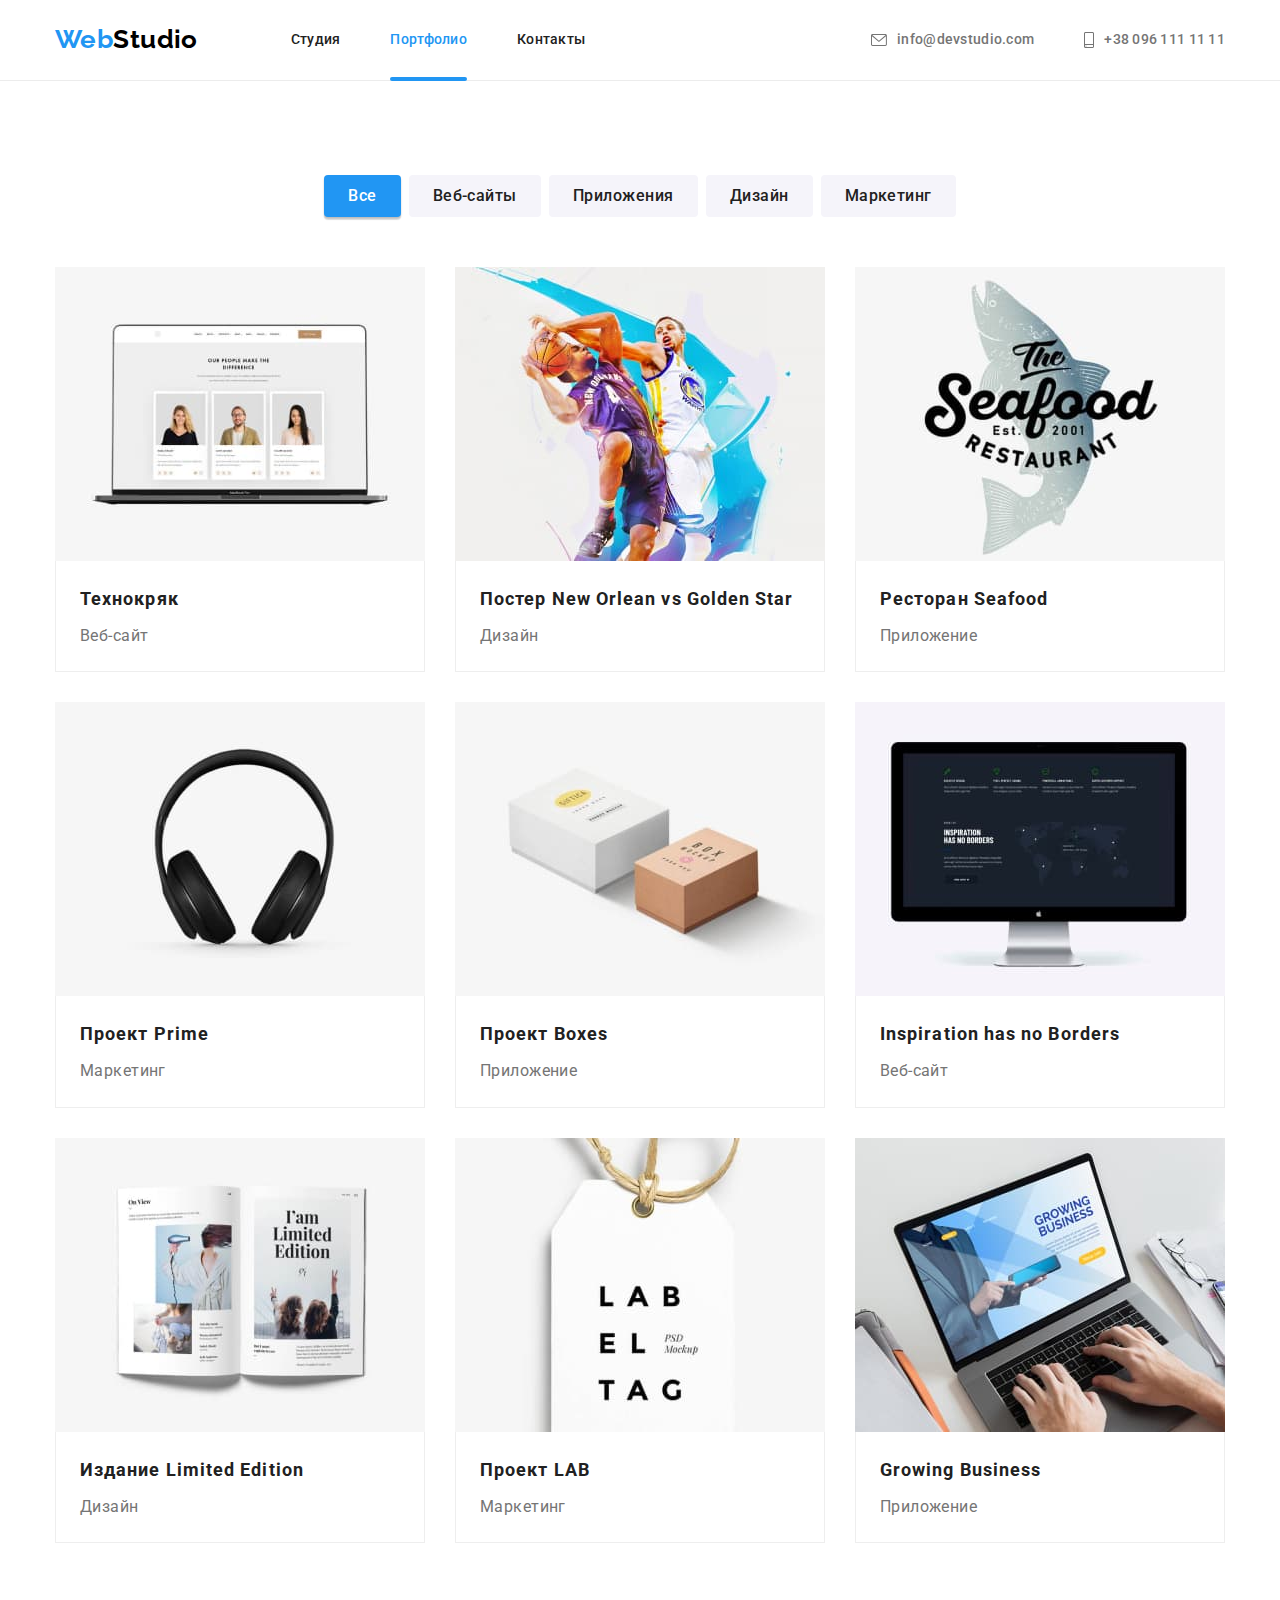
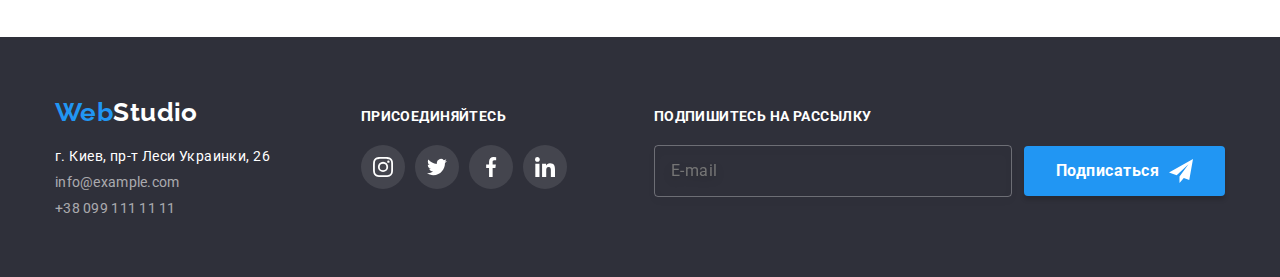
==== portfolio.html @ ebea1e15 "Мелкие исправления" ====
<!DOCTYPE html>
<html lang="ru">
  <head>
    <meta charset="UTF-8" />
    <meta http-equiv="X-UA-Compatible" content="IE=edge" />
    <meta name="viewport" content="width=device-width, initial-scale=1.0" />
    <title>Портфолио</title>
    <link rel="preconnect" href="https://fonts.googleapis.com" />
    <link rel="preconnect" href="https://fonts.gstatic.com" crossorigin />
    <link
      href="https://fonts.googleapis.com/css2?family=Raleway:wght@700&family=Roboto:wght@400;500;700;900&display=swap"
      rel="stylesheet"
    />
    <link
      rel="stylesheet"
      href="https://cdnjs.cloudflare.com/ajax/libs/modern-normalize/1.1.0/modern-normalize.min.css"
    />
    <link rel="stylesheet" href="./css/styles.css" />
  </head>
  <body>
    <!--Header-->
    <header>
      <div class="container">
        <div class="header-flex">
          <nav class="header-nav">
            <a class="logo" href="/goit-markup-hw-05/index.html"
              ><span class="logo__span">Web</span>Studio</a
            >
            <ul class="header-menu list-style">
              <li class="header-menu__items">
                <a href="./index.html" class="header-menu__link">Студия</a>
              </li>
              <li class="header-menu__items">
                <a
                  href="./portfolio.html"
                  class="header-menu__link header-menu__link--current"
                  >Портфолио</a
                >
              </li>
              <li class="header-menu__items">
                <a href="/contact" class="header-menu__link">Контакты</a>
              </li>
            </ul>
          </nav>

          <ul class="header-contact list-style header-flex">
            <li class="header-contact__items">
              <a href="mailto:info@devstudio.com" class="header-contact__link">
                <svg class="header-contact__icon" width="16" height="12">
                  <use href="./images/icons.svg#mail"></use>
                </svg>
                info@devstudio.com</a
              >
            </li>
            <li class="header-contact__items">
              <a href="tel:+380991111111" class="header-contact__link">
                <svg class="header-contact__icon" width="10" height="16">
                  <use href="./images/icons.svg#tel"></use>
                </svg>
                +38 096 111 11 11</a
              >
            </li>
          </ul>
        </div>
      </div>
    </header>
    <!-- Фильтр проектов-->
    <main>
      <section class="section">
        <div class="container">
          <ul class="list-style button-flex">
            <li class="filter-flex">
              <button type="button" class="button current">Все</button>
            </li>
            <li class="filter-flex">
              <button type="button" class="button">Веб-сайты</button>
            </li>
            <li class="filter-flex">
              <button type="button" class="button">Приложения</button>
            </li>
            <li class="filter-flex">
              <button type="button" class="button">Дизайн</button>
            </li>
            <li class="filter-flex">
              <button type="button" class="button">Маркетинг</button>
            </li>
          </ul>

          <!-- Список проектов -->

          <h1 class="visually-hidden">Все проекты</h1>
          <ul class="list-style card-flex">
            <li class="filter card-box">
              <a href="" class="link-hover">
                <div class="port-thumb">
                  <p class="card-text">
                    Ресурс предлагает комплексные предложения с разным уровнем
                    функционала и сервисов. Все это позволит посетителю получить
                    исчерпывающие сведения о компании или частном лице.
                  </p>

                  <img
                    class="port-img"
                    src="./images/Portfolio/1.jpg"
                    alt="Страница веб сайта"
                    width="370"
                  />
                </div>
                <div class="card-border">
                  <h2 class="project-title">Технокряк</h2>
                  <p class="description">Веб-сайт</p>
                </div>
              </a>
            </li>

            <li class="filter card-box">
              <a href="" class="link-hover">
                <div class="port-thumb">
                  <p class="card-text">
                    Ресурс предлагает комплексные предложения с разным уровнем
                    функционала и сервисов. Все это позволит посетителю получить
                    исчерпывающие сведения о компании или частном лице.
                  </p>
                  <img
                    class="port-img"
                    src="./images/Portfolio/2.jpg"
                    alt="игроки в баскетбол"
                    width="370"
                  />
                </div>
                <div class="card-border">
                  <h2 class="project-title">
                    Постер New Orlean vs Golden Star
                  </h2>
                  <p class="description">Дизайн</p>
                </div>
              </a>
            </li>

            <li class="filter card-box">
              <a href="" class="link-hover">
                <div class="port-thumb">
                  <p class="card-text">
                    Ресурс предлагает комплексные предложения с разным уровнем
                    функционала и сервисов. Все это позволит посетителю получить
                    исчерпывающие сведения о компании или частном лице.
                  </p>
                  <img
                    class="port-img"
                    src="./images/Portfolio/3.jpg"
                    alt="Логотип ресторана"
                    width="370"
                  />
                </div>
                <div class="card-border">
                  <h2 class="project-title">Ресторан Seafood</h2>
                  <p class="description">Приложение</p>
                </div>
              </a>
            </li>

            <li class="filter card-box">
              <a href="" class="link-hover">
                <div class="port-thumb">
                  <p class="card-text">
                    Ресурс предлагает комплексные предложения с разным уровнем
                    функционала и сервисов. Все это позволит посетителю получить
                    исчерпывающие сведения о компании или частном лице.
                  </p>
                  <img
                    class="port-img"
                    src="./images/Portfolio/4.jpg"
                    alt="Наушники"
                    width="370"
                  />
                </div>
                <div class="card-border">
                  <h2 class="project-title">Проект Prime</h2>
                  <p class="description">Маркетинг</p>
                </div>
              </a>
            </li>

            <li class="filter card-box">
              <a href="" class="link-hover">
                <div class="port-thumb">
                  <p class="card-text">
                    Ресурс предлагает комплексные предложения с разным уровнем
                    функционала и сервисов. Все это позволит посетителю получить
                    исчерпывающие сведения о компании или частном лице.
                  </p>
                  <img
                    class="port-img"
                    src="./images/Portfolio/5.jpg"
                    alt="Две коробки"
                    width="370"
                  />
                </div>
                <div class="card-border">
                  <h2 class="project-title">Проект Boxes</h2>
                  <p class="description">Приложение</p>
                </div>
              </a>
            </li>

            <li class="filter card-box">
              <a href="" class="link-hover">
                <div class="port-thumb">
                  <p class="card-text">
                    Ресурс предлагает комплексные предложения с разным уровнем
                    функционала и сервисов. Все это позволит посетителю получить
                    исчерпывающие сведения о компании или частном лице.
                  </p>
                  <img
                    class="port-img"
                    src="./images/Portfolio/6.jpg"
                    alt="Страница сайта"
                    width="370"
                  />
                </div>
                <div class="card-border">
                  <h2 class="project-title">Inspiration has no Borders</h2>
                  <p class="description">Веб-сайт</p>
                </div>
              </a>
            </li>

            <li class="filter card-box">
              <a href="" class="link-hover">
                <div class="port-thumb">
                  <p class="card-text">
                    Ресурс предлагает комплексные предложения с разным уровнем
                    функционала и сервисов. Все это позволит посетителю получить
                    исчерпывающие сведения о компании или частном лице.
                  </p>
                  <img
                    class="port-img"
                    src="./images/Portfolio/7.jpg"
                    alt="Страница журнала"
                    width="370"
                  />
                </div>
                <div class="card-border">
                  <h2 class="project-title">Издание Limited Edition</h2>
                  <p class="description">Дизайн</p>
                </div>
              </a>
            </li>

            <li class="filter card-box">
              <a href="" class="link-hover">
                <div class="port-thumb">
                  <p class="card-text">
                    Ресурс предлагает комплексные предложения с разным уровнем
                    функционала и сервисов. Все это позволит посетителю получить
                    исчерпывающие сведения о компании или частном лице.
                  </p>
                  <img
                    class="port-img"
                    src="./images/Portfolio/8.jpg"
                    alt="Ярлык с надписью лаб"
                    width="370"
                  />
                </div>
                <div class="card-border">
                  <h2 class="project-title">Проект LAB</h2>
                  <p class="description">Маркетинг</p>
                </div>
              </a>
            </li>

            <li class="filter card-box">
              <a href="" class="link-hover">
                <div class="port-thumb">
                  <p class="card-text">
                    Ресурс предлагает комплексные предложения с разным уровнем
                    функционала и сервисов. Все это позволит посетителю получить
                    исчерпывающие сведения о компании или частном лице.
                  </p>
                  <img
                    class="port-img"
                    src="./images/Portfolio/9.jpg"
                    alt="Человек работает за ноутбуком"
                    width="370"
                  />
                </div>
                <div class="card-border">
                  <h2 class="project-title">Growing Business</h2>
                  <p class="description">Приложение</p>
                </div>
              </a>
            </li>
          </ul>
        </div>
      </section>
    </main>
    <!-- footer -->
    <footer class="footer">
      <div class="container">
        <div class="footer__box">
          <div class="footer__box">
            <div class="footer-box__address">
              <div class="footer-box__logo">
                <a class="logo" href="/goit-markup-hw-07/index.html"
                  ><span class="logo__span">Web</span
                  ><span class="footer-logo__color">Studio</span></a
                >
              </div>
              <address class="address">
                <p class="address__text">г. Киев, пр-т Леси Украинки, 26</p>
                <ul class="footer__contact-list list-style">
                  <li>
                    <a class="footer_link" href="mailto:info@example.com"
                      >info@example.com</a
                    >
                    <br />
                  </li>
                  <li><a href="tel:+380991111111">+38 099 111 11 11</a></li>
                </ul>
              </address>
            </div>
            <div class="connect">
              <h3 class="connect__title">присоединяйтесь</h3>
              <ul class="connect__list list-style">
                <li>
                  <a href="" class="social-link connect__social-link">
                    <svg class="footer__social-icon" width="20px" height="20px">
                      <use href="./images/icons.svg#instagram"></use>
                    </svg>
                  </a>
                </li>
                <li>
                  <a href="" class="social-link connect__social-link">
                    <svg class="footer__social-icon" width="20px" height="20px">
                      <use href="./images/icons.svg#twitter"></use>
                    </svg>
                  </a>
                </li>
                <li>
                  <a href="" class="social-link connect__social-link">
                    <svg class="footer__social-icon" width="20px" height="20px">
                      <use href="./images/icons.svg#facebook"></use>
                    </svg>
                  </a>
                </li>
                <li>
                  <a href="" class="social-link connect__social-link">
                    <svg class="footer__social-icon" width="20px" height="20px">
                      <use href="./images/icons.svg#linkedin"></use>
                    </svg>
                  </a>
                </li>
              </ul>
            </div>
          </div>
          <form>
            <h3 class="connect__title">Подпишитесь на рассылку</h3>
            <div class="footer__box">
              <input
                class="connect__input"
                type="email"
                name="footer-mail"
                id="footer-mail"
                placeholder="E-mail"
              />

              <button
                class="button hero-box__button connect__button"
                type="submit"
              >
                Подписаться<svg class="connect__icon" width="24" height="24">
                  <use href="./images/icons.svg#icon-send"></use>
                </svg>
              </button>
            </div>
          </form>
        </div>
      </div>
    </footer>
  </body>
</html>
---- css/styles.css ----
html {
  box-sizing: border-box;
}
*,
::before,
::after {
  box-sizing: inherit;
}

:root {
  --primary-background-color: #fff;
  --secondary-background-color: #2f303a;
  --button-bg-color: #f5f4fa;
  --hover-text-color: #2196f3;
  --text-color: #757575;
  --title-color: #212121;
  --hero-bg-hover: #188ce8;
  --contact-footer-text: rgba(255, 255, 255, 0.6);
  --logo-stan-color: #000000;
  --border-color: #eeeeee;
  --border-head-color: #ececec;
  --icons-border-color: #afb1b8;
  --thumb-color: rgba(47, 48, 58, 0.8);
  --black: #000000;
  --border-second-color: rgba(0, 0, 0, 0.1);
  --pot-card-bg: rgba(33, 150, 243, 0.9);
  --cubic-bezier: cubic-bezier(0.4, 0, 0.2, 1);
  --input-border-color: rgba(33, 33, 33, 0.2);
  --placeholder-color: rgba(117, 117, 117, 0.5);
}

body {
  font-family: "Roboto", sans-serif;
  background-color: var(--primary-background-color);
  font-style: normal;
  font-size: 14px;
  line-height: 1.2;
  letter-spacing: 0.03em;
  color: var(--text-color);
}
.visually-hidden {
  position: absolute;
  width: 1px;
  height: 1px;
  margin: -1px;
  border: 0;
  padding: 0;
  white-space: nowrap;
  clip-path: inset(100%);
  clip: rect(0 0 0 0);
  overflow: hidden;
}
img {
  display: block;
}
.section {
  padding-top: 94px;
  padding-bottom: 94px;
}

.section-title {
  font-weight: 700;
  font-size: 36px;
  text-align: center;
  color: var(--title-color);
  margin-top: 0;
  margin-bottom: 50px;
}
/* Стилизация списка через класс */
.list-style {
  padding: 0;
  margin: 0;
  list-style: none;
}
/* Стилизация Лого */
.logo {
  text-decoration: none;
  font-family: "Raleway", sans-serif;
  font-weight: 700;
  font-size: 26px;
  color: var(--logo-stan-color);
  margin-right: 93px;
}
.logo__span {
  color: var(--hover-text-color);
}
.footer-logo__color {
  color: var(--primary-background-color);
}
/* Header */
header {
  border-bottom: 1px solid var(--border-head-color);
}
.header-flex {
  display: flex;
  align-items: center;
  justify-content: space-between;
}
.header-nav {
  display: flex;
  align-items: center;
  justify-content: space-between;
}
.header-menu__items:not(:last-child) {
  margin-right: 50px;
}
.header-menu__link {
  position: relative;
  display: block;
}
/* Стилизация меню */
.header-menu {
  display: flex;
  align-items: center;
  justify-content: space-between;
}

.header-menu__link--current::after {
  content: "";
  display: block;
  position: absolute;
  bottom: -1px;
  width: 100%;
  height: 4px;
  border-radius: 2px;
  background-color: var(--hover-text-color);
}

.header-menu .header-menu__link {
  display: block;
  color: var(--title-color);
  text-decoration: none;
  font-weight: 500;
  line-height: 1.14;
  letter-spacing: 0.02em;
  padding-top: 32px;
  padding-bottom: 32px;
  transition: color 250ms var(--cubic-bezier);
}
.header-menu__items .header-menu__link:hover,
.header-menu__items .header-menu__link:focus {
  color: var(--hover-text-color);
}
.header-menu__items .header-menu__link--current {
  color: var(--hover-text-color);
}
.header-contact .header-contact__items:not(:last-child) {
  margin-right: 50px;
}
.header-contact .header-contact__link {
  display: flex;
  align-items: center;
  font-weight: 500;
  line-height: 1.14;
  letter-spacing: 0.02em;
  color: var(--text-color);
  text-decoration: none;
  padding: 32px 0;
  transition: color 250ms var(--cubic-bezier);
}
.header-contact .header-contact__link:hover,
.header-contact .header-contact__link:focus {
  color: var(--hover-text-color);
}
/* Форма */
.form {
  width: 448px;
  margin-left: auto;
  margin-right: auto;
  padding: 40px 0;
}
.form-title {
  margin: 0;
  margin-bottom: 12px;
  text-align: center;
  font-weight: 700;
  font-size: 20px;
  line-height: 23px;
  text-align: center;
  letter-spacing: 0.03em;

  color: var(--title-color);
}
.form-field {
  position: relative;
  display: flex;
  flex-direction: column;
  margin-bottom: 10px;
  color: var(--text-color);
}
.form-field:nth-child(4) {
  margin-bottom: 20px;
}

.form-label {
  display: inline-block;
  margin-bottom: 4px;
  font-size: 12px;
  line-height: 1.17;
  letter-spacing: 0.01em;
  color: var(--text-color);
}
.form-input {
  font-size: 12px;
  line-height: 1.17;
  letter-spacing: 0.01em;
  border: 1px solid var(--input-border-color);
  color: var(--text-color);
  border-radius: 4px;
  margin: 0;
  padding: 12px 16px 12px 42px;
  transition: border-color 250ms var(--cubic-bezier);
}
/* Ховер и фокус на форму и конки */
.form-input:focus,
.form-field:focus-within .form-icon,
.connect__input:focus {
  border-color: var(--hover-text-color);
  outline: 0;
  fill: var(--hover-text-color);
}

.form-coment::placeholder {
  color: var(--placeholder-color);
}
.form-coment {
  cursor: text;
  width: 100%;
  min-height: 120px;
  padding: 12px 16px;
  resize: none;
}

.connect__button {
  display: flex;
  align-items: center;
}
.connect__icon {
  margin-left: 10px;
}
.form-icon {
  position: absolute;
  top: 50%;
  left: 12px;
  fill: var(--title-color);
  transition: fill 250ms var(--cubic-bezier);
}
.connect__input {
  width: 358px;
  border: 1px solid rgba(255, 255, 255, 0.3);
  filter: drop-shadow(0px 4px 4px rgba(0, 0, 0, 0.15));
  border-radius: 4px;
  background-color: transparent;
  font-size: 16px;
  line-height: 1.25;
  letter-spacing: 0.03em;
  color: var(--primary-background-color);
  padding: 15px 16px;
  margin-right: 12px;
}

.checkbox {
  appearance: none;
}

.checkbox:checked ~ .check-icon {
  background-color: var(--hover-text-color);
  border-radius: 2px;
  border: 2px solid var(--hover-text-color);
}
.check-field {
  display: flex;
  margin-bottom: 30px;
  justify-content: center;
}
.check-text {
  padding-left: 8px;
  line-height: 1.7;
}
.check-text a {
  color: var(--hover-text-color);
}
.check-text a:hover,
.check-text a:focus {
  text-decoration: none;
}
.check-icon {
  border: 2px solid var(--black);
  border-radius: 2px;
  transition: background-color 250ms var(--cubic-bezier),
    border-color 250ms var(--cubic-bezier);
}
.checkbox:focus ~ .check-icon {
  border-color: var(--hover-text-color);
}

.terms {
  position: relative;
  display: inline-flex;
  align-items: center;
}
/* Стилизация Шапки */
.container {
  margin-left: auto;
  margin-right: auto;
  padding-left: 15px;
  padding-right: 15px;
  width: 1200px;
}

/* Модальное Окно */
.backdrop.is-hidden {
  visibility: hidden;
  opacity: 0;
  pointer-events: none;
}
.backdrop {
  position: fixed;
  top: 0;
  left: 0;
  width: 100%;
  height: 100%;
  background-color: rgba(0, 0, 0, 0.2);
  opacity: 1;
  transition: opacity 250ms var(--cubic-bezier);
  z-index: 9;
}
.backdrop.is-hidden .modal {
  transform: translate(-50%, -50%) scale(0.2);
}
.modal {
  position: absolute;
  top: 50%;
  left: 50%;
  transform: translate(-50%, -50%) scale(1);
  min-width: 528px;
  min-height: 581px;
  background-color: var(--primary-background-color);
  box-shadow: 0px 1px 3px rgba(0, 0, 0, 0.12), 0px 1px 1px rgba(0, 0, 0, 0.14),
    0px 2px 1px rgba(0, 0, 0, 0.2);
  border-radius: 4px;
  z-index: 10;
  transition: transform 250ms var(--cubic-bezier);
}
.modal-icon {
  fill: currentColor;
}
.mod-button:hover,
.mod-button:focus {
  color: var(--hover-text-color);
}
.modal-button {
  text-align: center;
}
.mod-button {
  display: flex;
  justify-content: center;
  align-items: center;
  position: absolute;
  cursor: pointer;
  top: 8px;
  right: 8px;
  border-radius: 50%;
  width: 30px;
  height: 30px;
  padding: 0;
  margin: 0;
  border: 1px solid var(--border-second-color);
  background-color: var(--primary-background-color);
  color: var(--black);
  transition: color 250ms var(--cubic-bezier);
}

/* Стилизация контактов футера*/

.footer__contact-list a {
  line-height: 1.14;
  letter-spacing: 0.02em;
  color: var(--contact-footer-text);
  text-decoration: none;
  transition: color 250ms var(--cubic-bezier);
}
.footer_link {
  display: inline-block;
  margin-bottom: 9px;
}

.footer__contact-list a:hover,
.footer__contact-list a:focus {
  color: var(--hover-text-color);
}
.header-contact__icon {
  fill: currentColor;
  margin-right: 10px;
}

/* Стилизация hero-title */
.hero-box {
  max-width: 1600px;
  margin-left: auto;
  margin-right: auto;
  padding-top: 200px;
  padding-bottom: 200px;
  text-align: center;
  background-repeat: no-repeat;
  background-image: linear-gradient(
      rgba(47, 48, 58, 0.4),
      rgba(47, 48, 58, 0.4)
    ),
    url(../images/hero.jpg);
}
.hero-box__title {
  margin-top: 0;
  margin-bottom: 30px;

  font-weight: 900;
  font-size: 44px;
  line-height: 1.3;
  text-transform: uppercase;
  letter-spacing: 0.06em;
  color: var(--primary-background-color);
}

/* Кнопки Button */
.button {
  font-family: inherit;
  font-weight: 500;
  font-size: 16px;
  line-height: 1.62;
  letter-spacing: 0.03em;
  color: var(--title-color);
  background-color: var(--button-bg-color);
  border-radius: 4px;
  border-color: transparent;
  cursor: pointer;
  padding: 6px 22px;
  min-width: 73px;
  transition-property: background-color, box-shadow, color;
  transition-duration: 250ms;
  transition-timing-function: var(--cubic-bezier);
}
.button:hover,
.button:focus {
  color: var(--primary-background-color);
  background-color: var(--hover-text-color);
  box-shadow: 0px 3px 1px rgba(0, 0, 0, 0.1), 0px 1px 2px rgba(0, 0, 0, 0.08),
    0px 2px 2px rgba(0, 0, 0, 0.12);
}
/* current button */
.current {
  color: var(--primary-background-color);
  background-color: var(--hover-text-color);
  box-shadow: 0px 3px 1px rgba(0, 0, 0, 0.1), 0px 1px 2px rgba(0, 0, 0, 0.08),
    0px 2px 2px rgba(0, 0, 0, 0.12);
}
.hero-box__button {
  font-weight: 700;
  line-height: 1.9;
  color: var(--primary-background-color);
  background-color: var(--hover-text-color);
  border: 0;
  box-shadow: 0px 4px 4px rgba(0, 0, 0, 0.15);
  min-width: 200px;
  padding: 10px 32px;
}
.button.hero-box__button:hover,
.button.hero-box__button:focus {
  background-color: var(--hero-bg-hover);
}

/* Стилизация Advantages */

.advantages {
  display: flex;
}
.advantages__list {
  width: calc((100% - 3 * 30px) / 4);
}

.advantages__list:not(:last-child) {
  margin-right: 30px;
}

.advantages__icon {
  display: flex;
  justify-content: center;
  align-items: center;
  height: 120px;
  margin-bottom: 30px;
  border-radius: 4px;
  background-color: var(--button-bg-color);
}

.advantages__title {
  margin-top: 0;
  margin-bottom: 10px;
  font-weight: 700;
  font-size: 14px;
  line-height: 1.14;
  text-transform: uppercase;
  color: var(--title-color);
}
.advantages__text {
  margin: 0;
  line-height: 1.7;
}
/* Секция About */
.about {
  padding-top: 0px;
}

.about__list {
  display: flex;
}
.about__item {
  position: relative;
}
.about__list .about__item:not(:last-child) {
  margin-right: 30px;
}
.about__thumb {
  position: absolute;
  bottom: 0;
  width: 100%;

  background-color: var(--thumb-color);
}
.about__text {
  margin: 0;
  padding-top: 27px;
  padding-bottom: 27px;

  font-weight: 700;
  line-height: 16px;
  text-align: center;
  text-transform: uppercase;
  color: var(--primary-background-color);
}
/* Стилизация Team */
.team {
  background-color: var(--button-bg-color);
}
.team__list {
  display: flex;
  justify-content: center;
}
.team__box:not(:last-child) {
  margin-right: 30px;
}
.team__box {
  width: calc((100% - 3 * 30px) / 4);
  background-color: var(--primary-background-color);
  border-radius: 0px 0px 4px 4px;
  box-shadow: 0px 1px 3px rgba(0, 0, 0, 0.12), 0px 1px 1px rgba(0, 0, 0, 0.14),
    0px 2px 1px rgba(0, 0, 0, 0.2);
}
.team__card {
  padding-top: 30px;
  padding-bottom: 30px;
}
.team__name {
  margin-top: 0;
  margin-bottom: 10px;
  font-weight: 500;
  font-size: 16px;
  letter-spacing: 0.03em;
  color: var(--title-color);
  text-align: center;
}

.team__position {
  margin: 0;
  font-size: 16px;
  letter-spacing: 0.03em;
  color: var(--text-color);
  text-align: center;
  margin-bottom: 16px;
}

.social-list li:not(:last-child) {
  margin-right: 10px;
}

.social-link {
  display: flex;
  align-items: center;
  justify-content: center;
  width: 44px;
  height: 44px;
  border-radius: 50%;
  background-color: var(--primary-background-color);
  color: var(--icons-border-color);
  cursor: pointer;
  transition: color 250ms var(--cubic-bezier),
    background-color 250ms var(--cubic-bezier);
}
.social-link:hover,
.social-link:focus {
  background-color: var(--hover-text-color);
  color: var(--primary-background-color);
}
.social-icon {
  fill: currentColor;
}

/* Стилизация Клиентов */
.client__list {
  display: flex;
}
.client__card {
  width: calc((100% - 5 * 30px) / 6);
}
.client__card:not(:last-child) {
  margin-right: 30px;
}

.client__link {
  display: flex;
  justify-content: center;
  align-items: center;
  border: 1px solid var(--icons-border-color);
  border-radius: 4px;
  fill: var(--icons-border-color);

  height: 92px;
  background-color: var(--primary-background-color);
  cursor: pointer;
  transition: fill 250ms var(--cubic-bezier), border 250ms var(--cubic-bezier);
}
.client__link:hover,
.client__link:focus {
  border: 1px solid var(--hover-text-color);
  fill: var(--hover-text-color);
}
.client__icon {
  width: 106px;
  height: 60px;
}
/* Футер */
.footer {
  padding-top: 60px;
  padding-bottom: 60px;
  background-color: var(--secondary-background-color);
}
.footer__box {
  display: flex;
  align-items: baseline;
  justify-content: space-between;
}
.footer-box__address {
  margin-right: 70px;
}
.footer-box__logo {
  margin-bottom: 20px;
}
.address {
  font-style: normal;
  color: var(--primary-background-color);
}
.address__text {
  margin-top: 0;
  margin-bottom: 9px;
}
.connect__title {
  margin-top: 0;
  margin-bottom: 20px;
  font-weight: 700;
  font-size: 14px;
  line-height: 1.14;
  text-transform: uppercase;
  color: var(--primary-background-color);
}
.connect__list {
  display: flex;
  justify-content: space-between;
}
.connect__list li:not(:last-child) {
  margin-right: 10px;
}
.connect__social-link {
  background-color: rgba(255, 255, 255, 0.1);
  transition: background-color 250ms var(--cubic-bezier);
}
.footer__social-icon {
  fill: var(--primary-background-color);
}
.connect__social-link:hover,
.connect__social-link:focus {
  background-color: var(--hover-text-color);
}

/* Стилизация страницы Портфолио */
.port-thumb {
  position: relative;
  overflow: hidden;
}

.card-text {
  display: inline-flex;
  align-items: center;
  position: absolute;
  margin: 0;
  padding: 0px 24px;
  width: 100%;
  height: 100%;

  font-size: 18px;
  line-height: 28px;
  letter-spacing: 0.03em;
  color: var(--primary-background-color);
  background-color: var(--pot-card-bg);

  transform: translateY(100%);
  transition: transform 250ms var(--cubic-bezier);
}
.link-hover:hover .card-text,
.link-hover:focus .card-text {
  transform: translateY(0);
}
.project-title {
  margin-top: 0;
  margin-bottom: 4px;

  font-weight: 700;
  font-size: 18px;
  line-height: 2;
  letter-spacing: 0.06em;
  color: var(--title-color);
}
.description {
  margin: 0;

  font-size: 16px;
  line-height: 1.9;
  color: var(--text-color);
}
.card-border {
  padding: 20px 24px;
  border: 1px solid var(--border-color);
  border-top: 0;
}
/* (100% - кол марджинов*значение марджинов) /кол элементов в строке */
.card-box {
  width: calc((100% - 2 * 30px) / 3);
  margin-right: 30px;
  margin-bottom: 30px;
}
.card-box:nth-child(3n) {
  margin-right: 0;
}
.card-box:nth-last-child(-n + 3) {
  margin-bottom: 0;
}

.link-hover {
  display: block;
  text-decoration: none;
  box-shadow: none;
  transition: box-shadow 250ms var(--cubic-bezier);
}
.link-hover:hover,
.link-hover:focus {
  box-shadow: 0px 1px 1px rgba(0, 0, 0, 0.12), 0px 4px 4px rgba(0, 0, 0, 0.06),
    1px 4px 6px rgba(0, 0, 0, 0.16);
}

.button-flex {
  justify-content: center;
  display: flex;
}
.card-flex {
  display: flex;
  flex-wrap: wrap;
  padding-top: 50px;
}
.list-style .filter-flex:not(:last-child) {
  margin-right: 8px;
}
.port-img {
  margin-top: 0;
}
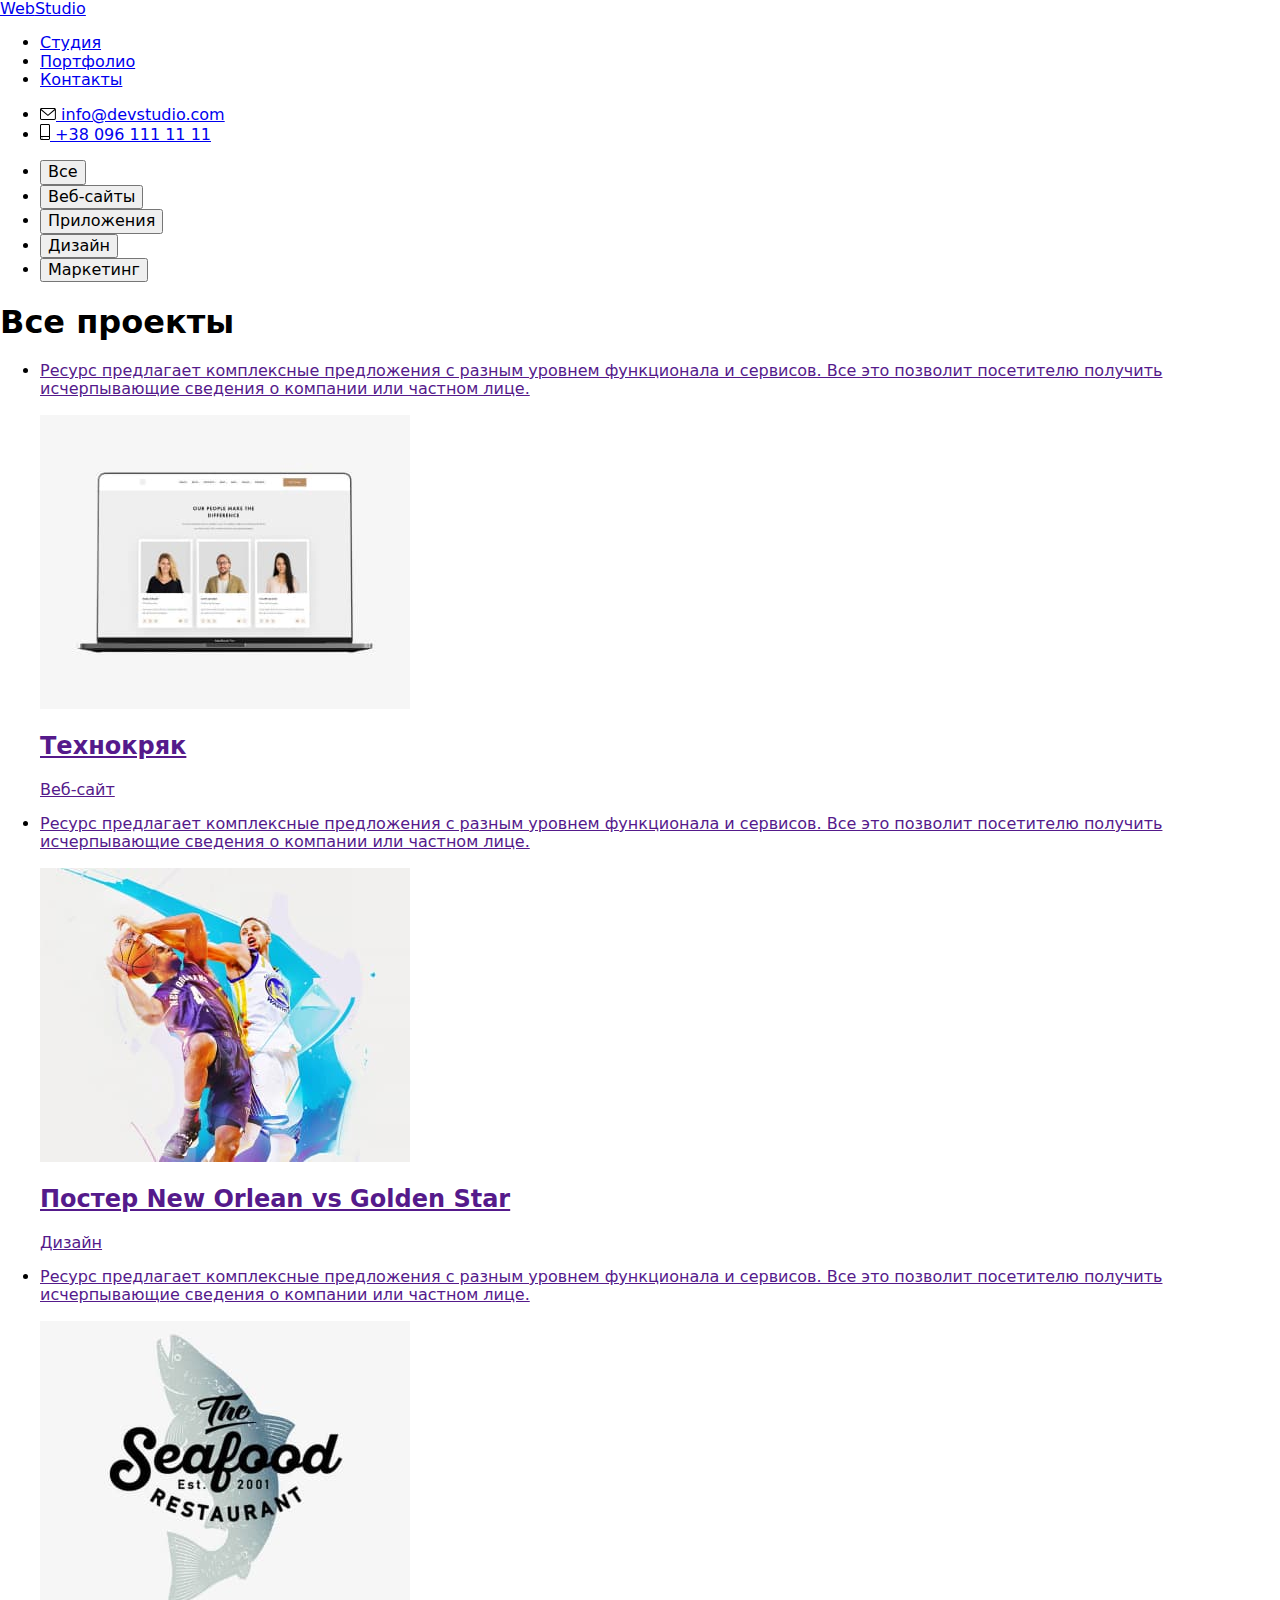
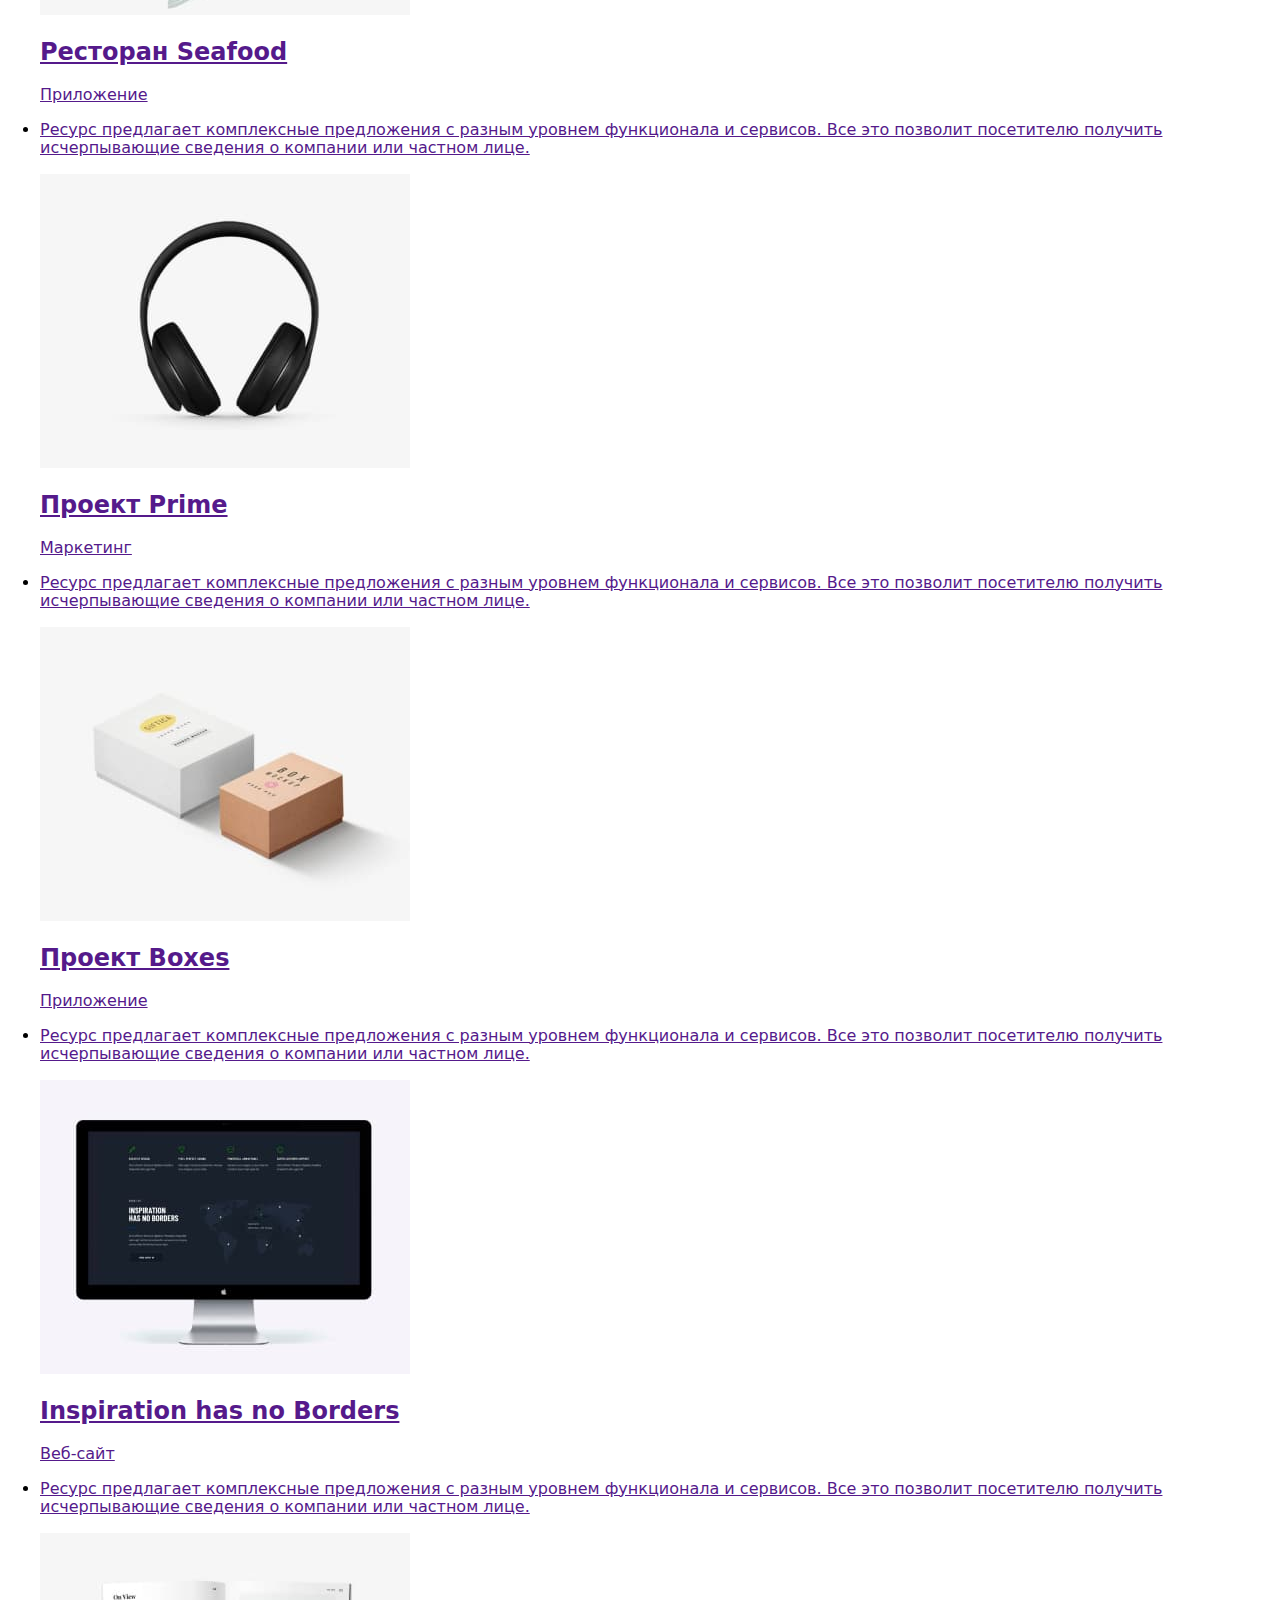
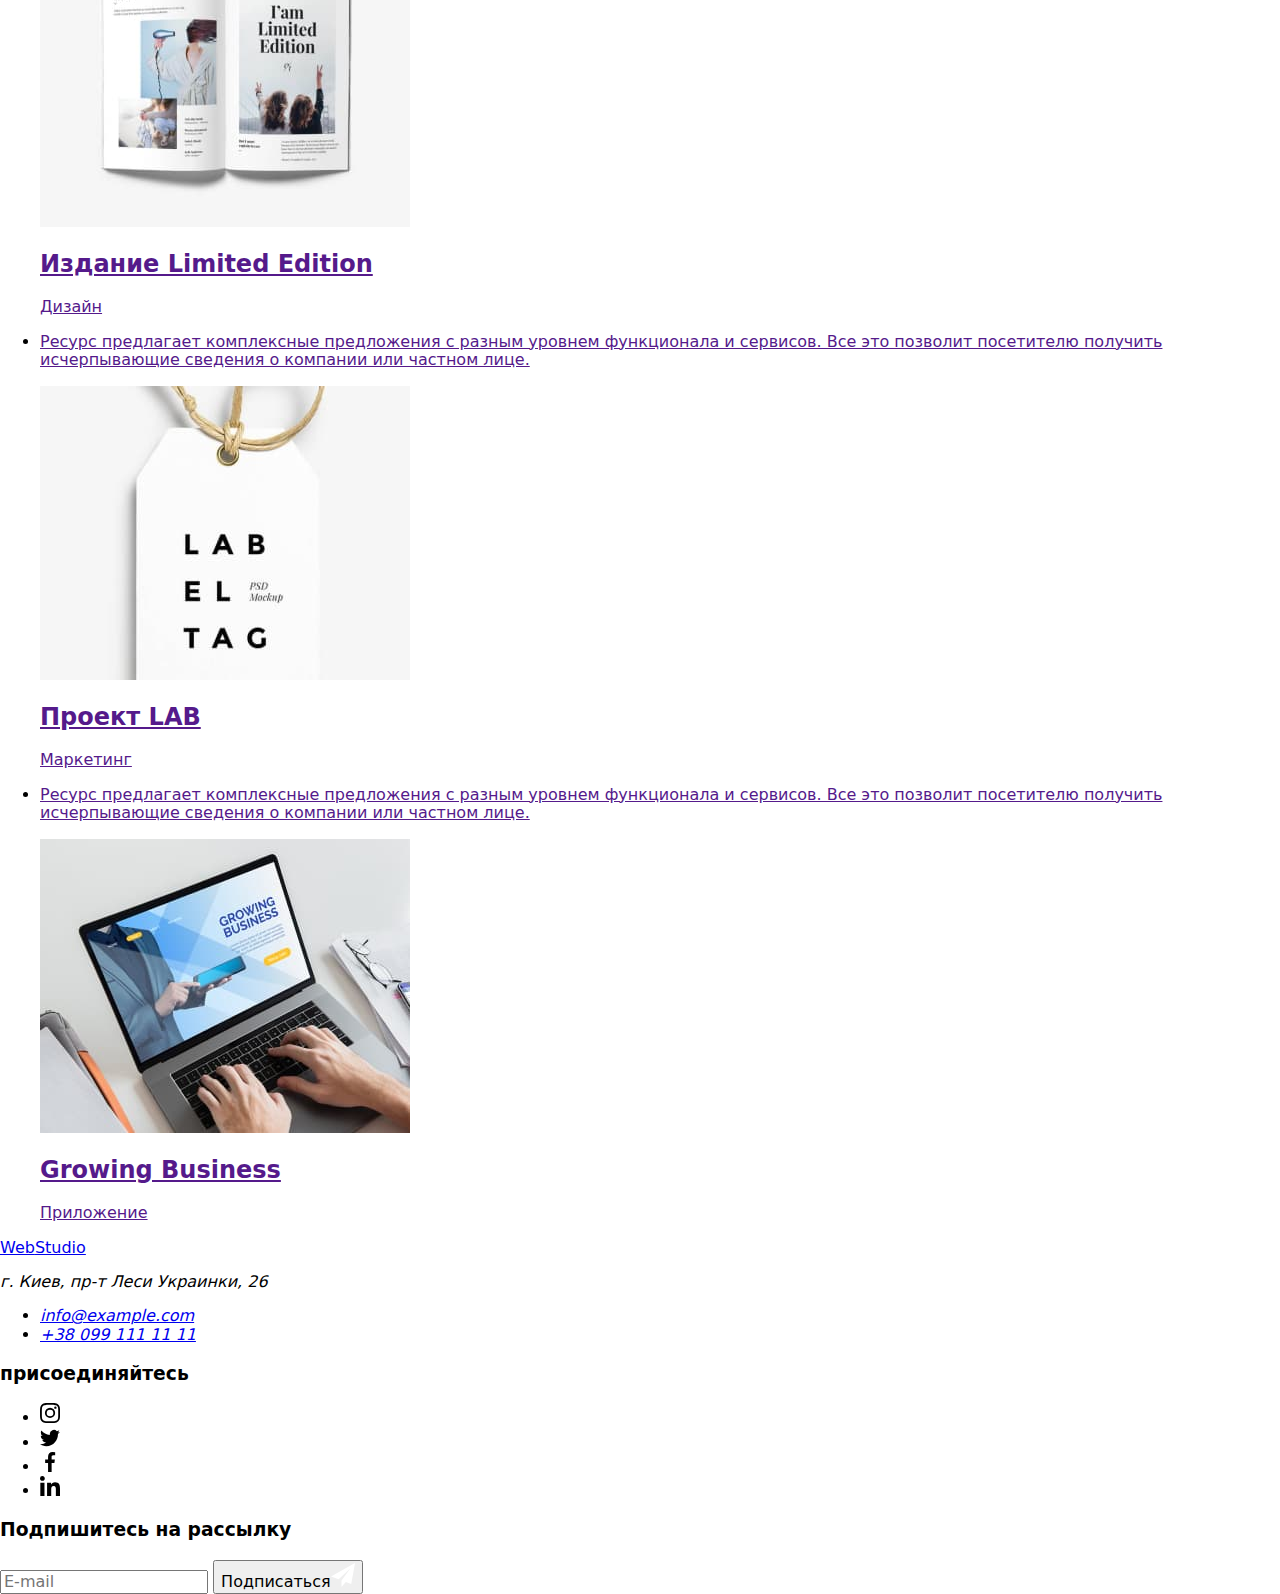
==== commit 7bd6053d: "Подключил sass" ====
--- a/portfolio.html
+++ b/portfolio.html
@@ -15,7 +15,7 @@
       rel="stylesheet"
       href="https://cdnjs.cloudflare.com/ajax/libs/modern-normalize/1.1.0/modern-normalize.min.css"
     />
-    <link rel="stylesheet" href="./css/styles.css" />
+    <link rel="stylesheet" href="./css/main.min.css" />
   </head>
   <body>
     <!--Header-->
@@ -33,7 +33,7 @@
               <li class="header-menu__items">
                 <a
                   href="./portfolio.html"
-                  class="header-menu__link header-menu__link--current"
+                  class="header-menu__link link-current"
                   >Портфолио</a
                 >
               </li>
@@ -299,11 +299,11 @@
       <div class="container">
         <div class="footer__box">
           <div class="footer__box">
-            <div class="footer-box__address">
-              <div class="footer-box__logo">
+            <div class="footer__address">
+              <div class="footer__logo">
                 <a class="logo" href="/goit-markup-hw-07/index.html"
                   ><span class="logo__span">Web</span
-                  ><span class="footer-logo__color">Studio</span></a
+                  ><span class="footer__logo-color">Studio</span></a
                 >
               </div>
               <address class="address">
--- a/css/main.min.css
+++ b/css/main.min.css
@@ -0,0 +1 @@
+/*# sourceMappingURL=main.min.css.map */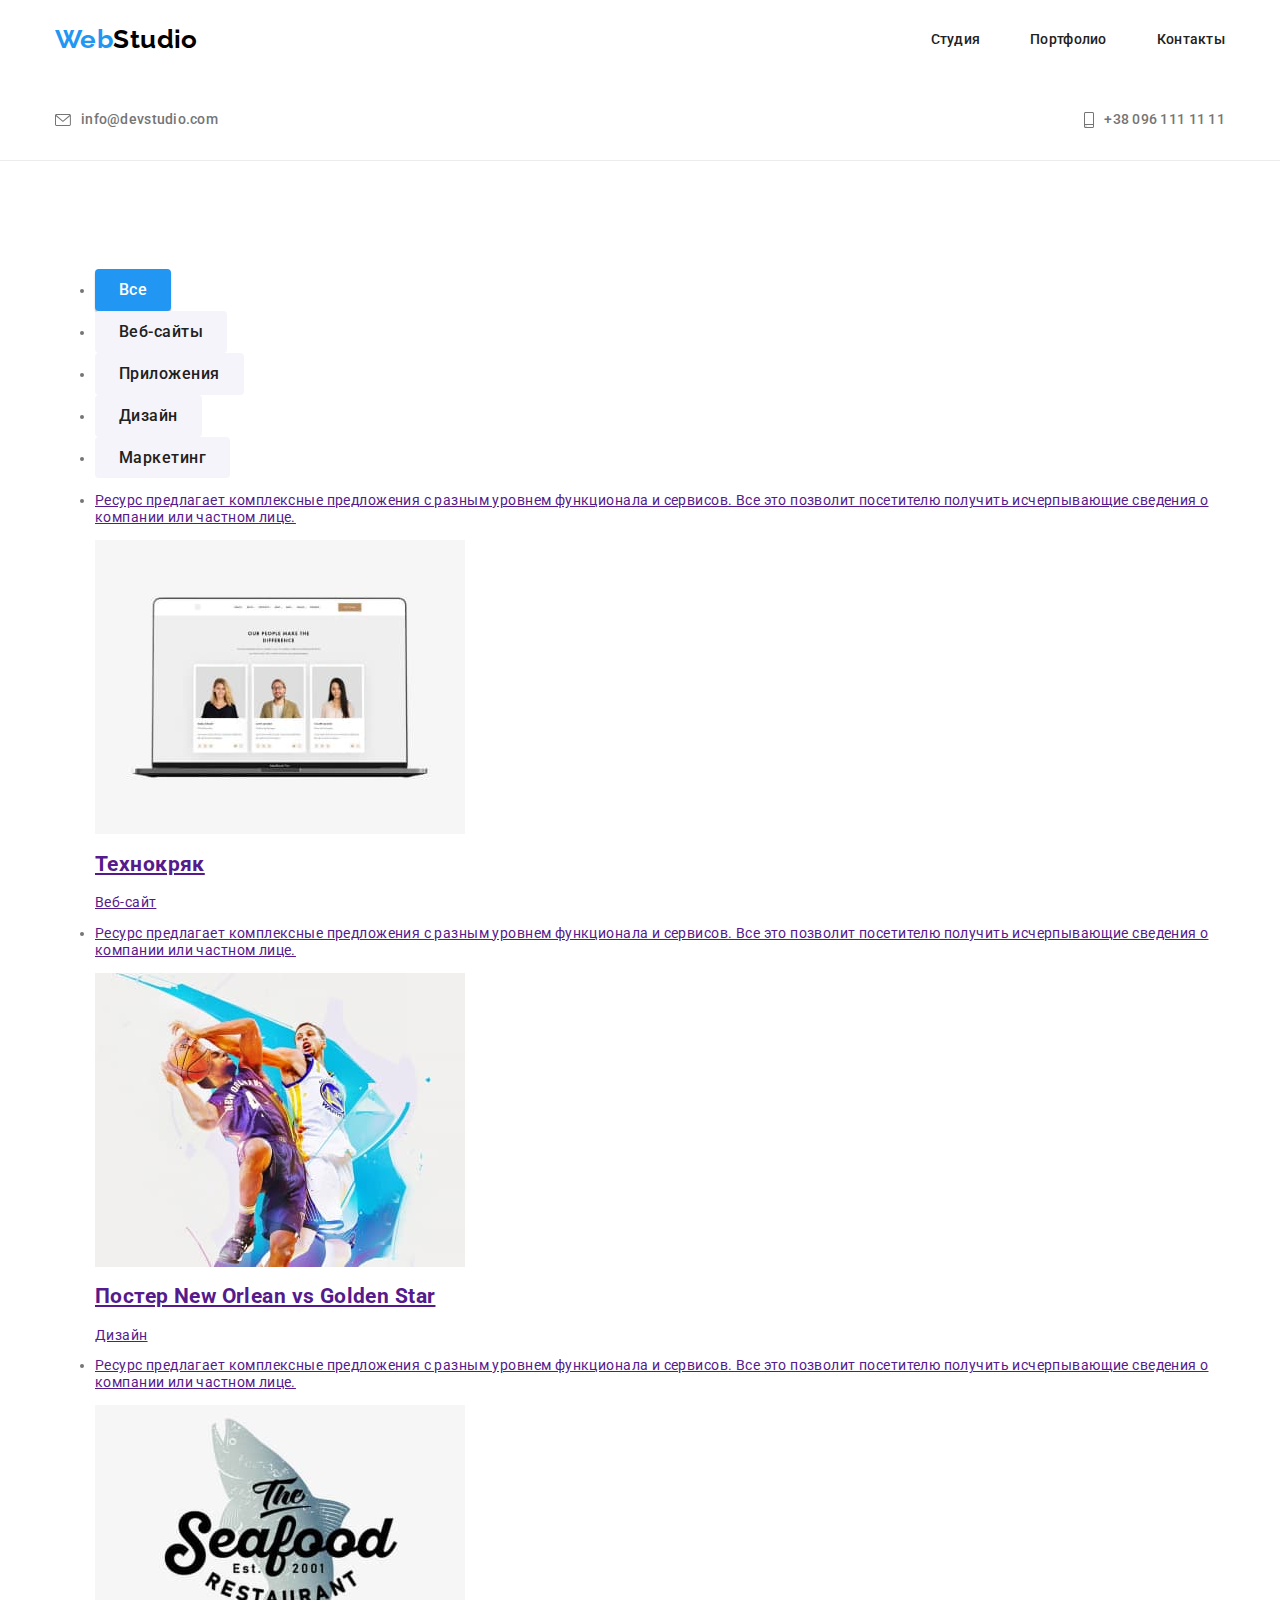
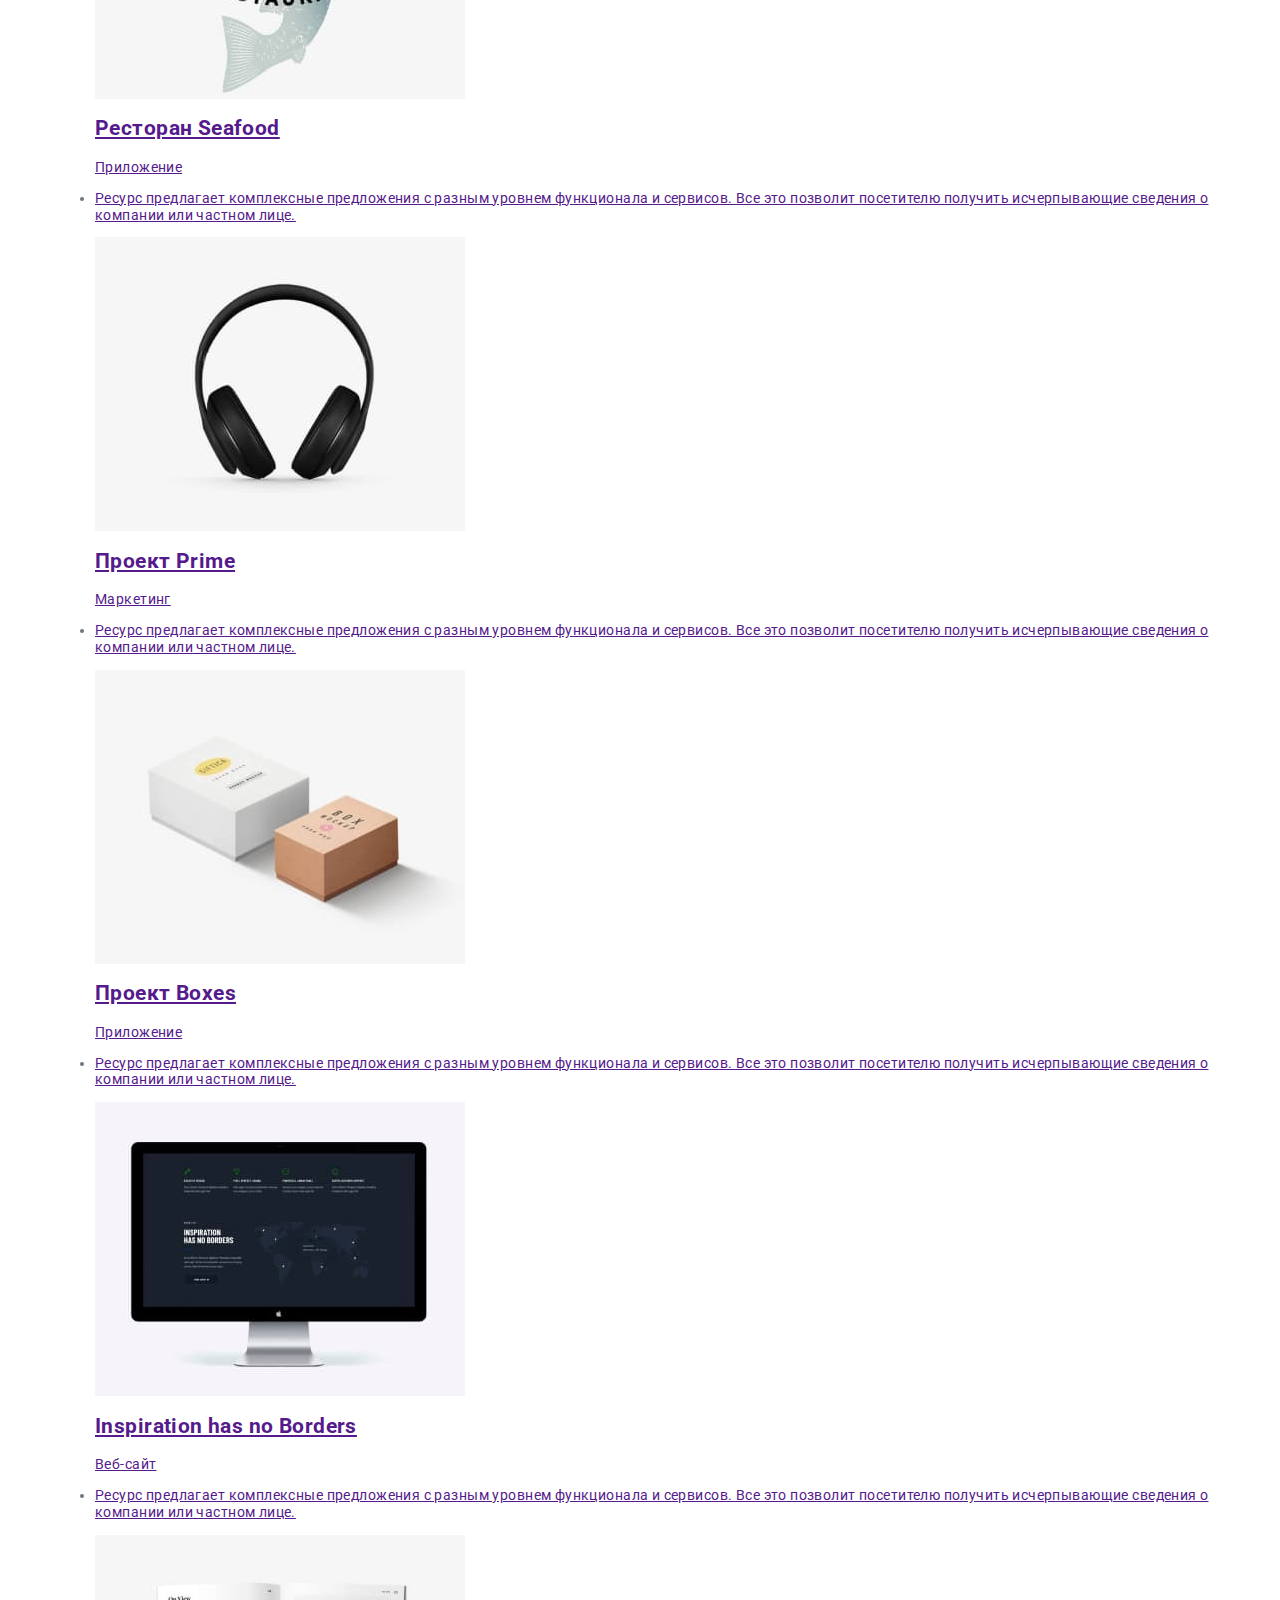
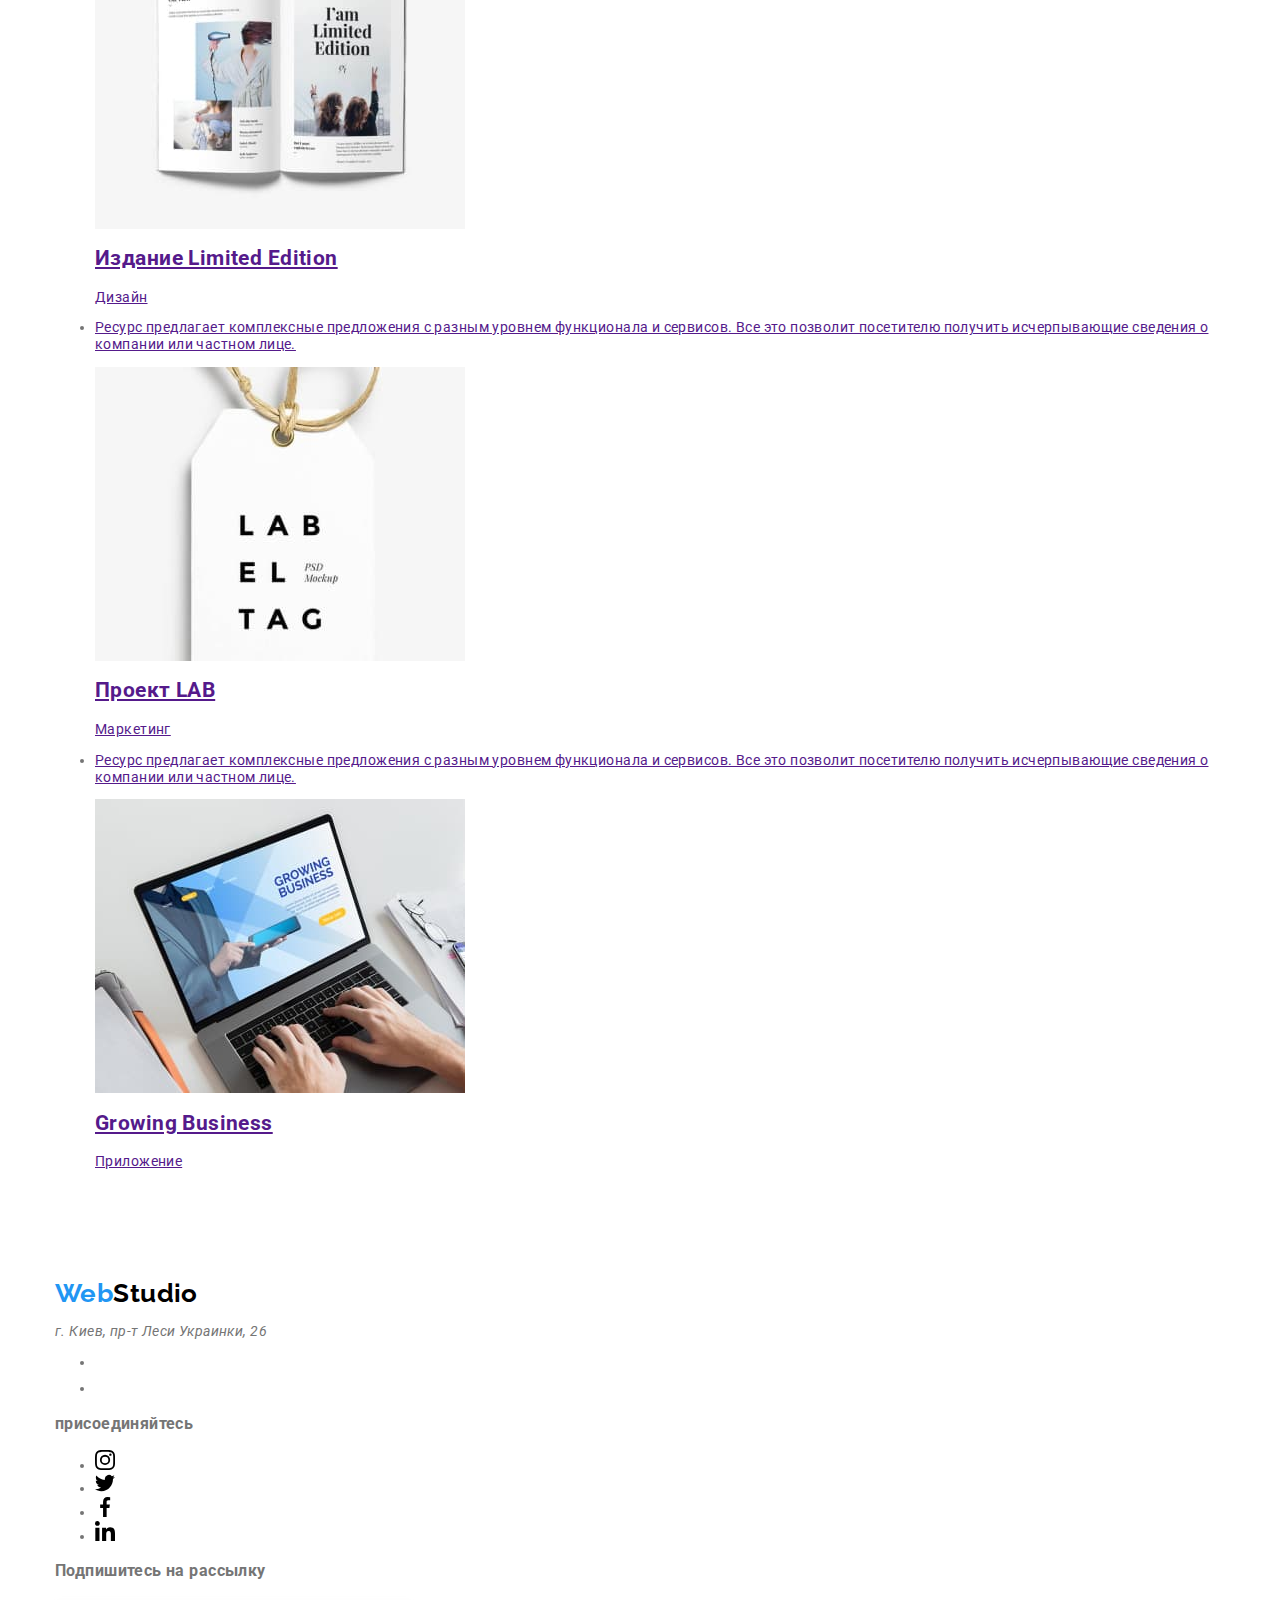
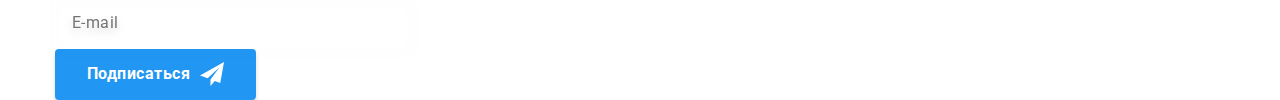
==== commit f0509f1d: "Закончил модальное окно и форму" ====
--- a/portfolio.html
+++ b/portfolio.html
@@ -70,7 +70,7 @@
         <div class="container">
           <ul class="list-style button-flex">
             <li class="filter-flex">
-              <button type="button" class="button current">Все</button>
+              <button type="button" class="button button--current">Все</button>
             </li>
             <li class="filter-flex">
               <button type="button" class="button">Веб-сайты</button>
--- a/css/main.min.css
+++ b/css/main.min.css
@@ -1 +1 @@
-/*# sourceMappingURL=main.min.css.map */+:root{--primary-background-color: #ffffff;--secondary-background-color: #2f303a;--button-bg-color: #f5f4fa;--hover-text-color: #2196f3;--text-color: #757575;--title-color: #212121;--hero-bg-hover: #188ce8;--contact-footer-text: rgba(255, 255, 255, 0.6);--logo-stan-color: #000000;--border-color: #eeeeee;--border-head-color: #ececec;--icons-border-color: #afb1b8;--thumb-color: rgba(47, 48, 58, 0.8);--black: #000000;--border-second-color: rgba(0, 0, 0, 0.1);--pot-card-bg: rgba(33, 150, 243, 0.9);--cubic-bezier: cubic-bezier(0.4, 0, 0.2, 1);--input-border-color: rgba(33, 33, 33, 0.2);--placeholder-color: rgba(117, 117, 117, 0.5);--body-font-family: "Roboto", sans-serif;--logo-font-family: "Raleway", sans-serif}html{box-sizing:border-box}*,::before,::after{box-sizing:inherit}body{font-family:var(--body-font-family);background-color:var(--primary-background-color);font-style:normal;font-size:14px;line-height:1.2;letter-spacing:.03em;color:var(--text-color)}.section{padding-top:94px;padding-bottom:94px}.container{margin-left:auto;margin-right:auto;padding-left:15px;padding-right:15px;width:1200px}img{display:block}.visually-hidden{position:absolute;width:1px;height:1px;margin:-1px;border:0;padding:0;white-space:nowrap;-webkit-clip-path:inset(100%);clip-path:inset(100%);clip:rect(0 0 0 0);overflow:hidden}.header-contact,.header-menu,.form__list{padding:0;margin:0;list-style:none}.header-contact,.header-menu,.header{display:flex;align-items:center;justify-content:space-between}.backdrop{position:fixed;top:0;left:0;width:100%;height:100%;background-color:rgba(0,0,0,.2);opacity:1;transition:opacity 250ms var(--cubic-bezier);z-index:9}.backdrop.backdrop--is-hidden{visibility:hidden;opacity:0;pointer-events:none}.backdrop--is-hidden .modal{transform:translate(-50%, -50%) scale(0.2)}.modal{position:absolute;top:50%;left:50%;transform:translate(-50%, -50%) scale(1);min-width:528px;min-height:581px;background-color:var(--primary-background-color);box-shadow:0px 1px 3px rgba(0,0,0,.12),0px 1px 1px rgba(0,0,0,.14),0px 2px 1px rgba(0,0,0,.2);border-radius:4px;z-index:10;transition:transform 250ms var(--cubic-bezier)}.modal__icon{fill:currentColor}.form{width:448px;margin-left:auto;margin-right:auto;padding:40px 0}.form__title{margin:0;margin-bottom:12px;text-align:center;font-weight:700;font-size:20px;line-height:23px;text-align:center;letter-spacing:.03em;color:var(--title-color)}.form__field{position:relative;display:flex;flex-direction:column;margin-bottom:10px;color:var(--text-color)}.form__field:nth-child(4){margin-bottom:20px}.form__label{display:inline-block;margin-bottom:4px;font-size:12px;line-height:1.17;letter-spacing:.01em;color:var(--text-color)}.form__input{font-size:12px;line-height:1.17;letter-spacing:.01em;border:1px solid var(--input-border-color);color:var(--text-color);border-radius:4px;margin:0;padding:12px 16px 12px 42px;transition:border-color 250ms var(--cubic-bezier)}.form__input:focus{border-color:var(--hover-text-color);outline:0;fill:var(--hover-text-color)}.form__coment{cursor:text;width:100%;min-height:120px;padding:12px 16px;resize:none}.form__coment::-moz-placeholder{color:var(--placeholder-color)}.form__coment:-ms-input-placeholder{color:var(--placeholder-color)}.form__coment::placeholder{color:var(--placeholder-color)}.form__icon{position:absolute;top:50%;left:12px;fill:var(--title-color);transition:fill 250ms var(--cubic-bezier)}.form__field:focus-within .form__icon{border-color:var(--hover-text-color);outline:0;fill:var(--hover-text-color)}.connect__icon{margin-left:10px}.connect__input{width:358px;border:1px solid rgba(255,255,255,.3);filter:drop-shadow(0px 4px 4px rgba(0, 0, 0, 0.15));border-radius:4px;background-color:rgba(0,0,0,0);font-size:16px;line-height:1.25;letter-spacing:.03em;color:var(--primary-background-color);padding:15px 16px;margin-right:12px}.connect__input:focus{border-color:var(--hover-text-color);outline:0;fill:var(--hover-text-color)}.checkbox{-webkit-appearance:none;-moz-appearance:none;appearance:none}.checkbox:checked~.checkbox__icon{background-color:var(--hover-text-color);border-radius:2px;border:2px solid var(--hover-text-color)}.checkbox__field{display:flex;margin-bottom:30px;justify-content:center}.checkbox__text{padding-left:8px;line-height:1.7}.checkbox__text a:hover,.checkbox__text a:focus{text-decoration:none}.checkbox__text a{color:var(--hover-text-color)}.checkbox__icon{border:2px solid var(--black);border-radius:2px;transition:background-color 250ms var(--cubic-bezier),border-color 250ms var(--cubic-bezier)}.checkbox:focus .checkbox__icon{border-color:var(--hover-text-color)}.checkbox__terms{position:relative;display:inline-flex;align-items:center}.logo{text-decoration:none;font-family:"Raleway",sans-serif;font-weight:700;font-size:26px;color:var(--logo-stan-color);margin-right:93px}.logo__span{color:var(--hover-text-color)}.footer-logo__color{color:var(--primary-background-color)}header{border-bottom:1px solid var(--border-head-color)}.header-nav{display:flex;align-items:center;justify-content:space-between}.header-menu .header-menu__link{display:block;color:var(--title-color);text-decoration:none;font-weight:500;line-height:1.14;letter-spacing:.02em;padding-top:32px;padding-bottom:32px;transition:color 250ms var(--cubic-bezier)}.header-menu__link{position:relative;display:block}.header-menu__link--current::after{content:"";display:block;position:absolute;bottom:-1px;width:100%;height:4px;border-radius:2px;background-color:var(--hover-text-color)}.header-menu .header-menu__link:hover,.header-menu .header-menu__link:focus{color:var(--hover-text-color)}.header-menu__items .header-menu__link--current{color:var(--hover-text-color)}.header-menu__items:not(:last-child){margin-right:50px}.header-contact__items:not(:last-child){margin-right:50px}.header-contact .header-contact__link{display:flex;align-items:center;font-weight:500;line-height:1.14;letter-spacing:.02em;color:var(--text-color);text-decoration:none;padding:32px 0;transition:color 250ms var(--cubic-bezier)}.header-contact .header-contact__link:hover,.header-contact .header-contact__link:focus{color:var(--hover-text-color)}.header-contact__icon{fill:currentColor;margin-right:10px}.button,.hero-box__button,.connect__button{font-family:inherit;font-weight:500;font-size:16px;line-height:1.62;letter-spacing:.03em;color:var(--title-color);background-color:var(--button-bg-color);border-radius:4px;border-color:rgba(0,0,0,0);cursor:pointer;padding:6px 22px;min-width:73px;transition-property:background-color,box-shadow,color;transition-duration:250ms;transition-timing-function:var(--cubic-bezier)}.button:hover,.hero-box__button:hover,.connect__button:hover,.button:focus,.hero-box__button:focus,.connect__button:focus{color:var(--primary-background-color);background-color:var(--hover-text-color);box-shadow:0px 3px 1px rgba(0,0,0,.1),0px 1px 2px rgba(0,0,0,.08),0px 2px 2px rgba(0,0,0,.12)}.button.button--current,.button--current.hero-box__button,.button--current.connect__button{color:var(--primary-background-color);background-color:var(--hover-text-color);box-shadow:0px 3px 1px rgba(0,0,0,.1),0px 1px 2px rgba(0,0,0,.08),0px 2px 2px rgba(0,0,0,.12)}.hero-box__button,.connect__button{font-weight:700;line-height:1.9;color:var(--primary-background-color);background-color:var(--hover-text-color);border:0;box-shadow:0px 4px 4px rgba(0,0,0,.15);min-width:200px;padding:10px 32px}.hero-box__button:hover,.connect__button:hover,.hero-box__button:focus,.connect__button:focus{background-color:var(--hero-bg-hover);box-shadow:0px 4px 4px rgba(0,0,0,.15)}.connect__button{display:flex;align-items:center}.modal-button__close{display:flex;justify-content:center;align-items:center;position:absolute;cursor:pointer;top:8px;right:8px;border-radius:50%;width:30px;height:30px;padding:0;margin:0;border:1px solid var(--border-second-color);background-color:var(--primary-background-color);color:var(--black);transition:color 250ms var(--cubic-bezier)}.modal-button__close:hover,.modal-button__close:focus{color:var(--hover-text-color)}.form__button{text-align:center}.hero-box{max-width:1600px;margin-left:auto;margin-right:auto;padding-top:200px;padding-bottom:200px;text-align:center;background-repeat:no-repeat;background-image:linear-gradient(rgba(47, 48, 58, 0.4), rgba(47, 48, 58, 0.4)),url(../images/hero.jpg)}.hero-box__title{margin-top:0;margin-bottom:30px;font-weight:900;font-size:44px;line-height:1.3;text-transform:uppercase;letter-spacing:.06em;color:var(--primary-background-color)}.footer__contact-list a{line-height:1.14;letter-spacing:.02em;color:var(--contact-footer-text);text-decoration:none;transition:color 250ms var(--cubic-bezier)}.footer_link{display:inline-block;margin-bottom:9px}.footer__contact-list a:hover,.footer__contact-list a:focus{color:var(--hover-text-color)}/*# sourceMappingURL=main.min.css.map */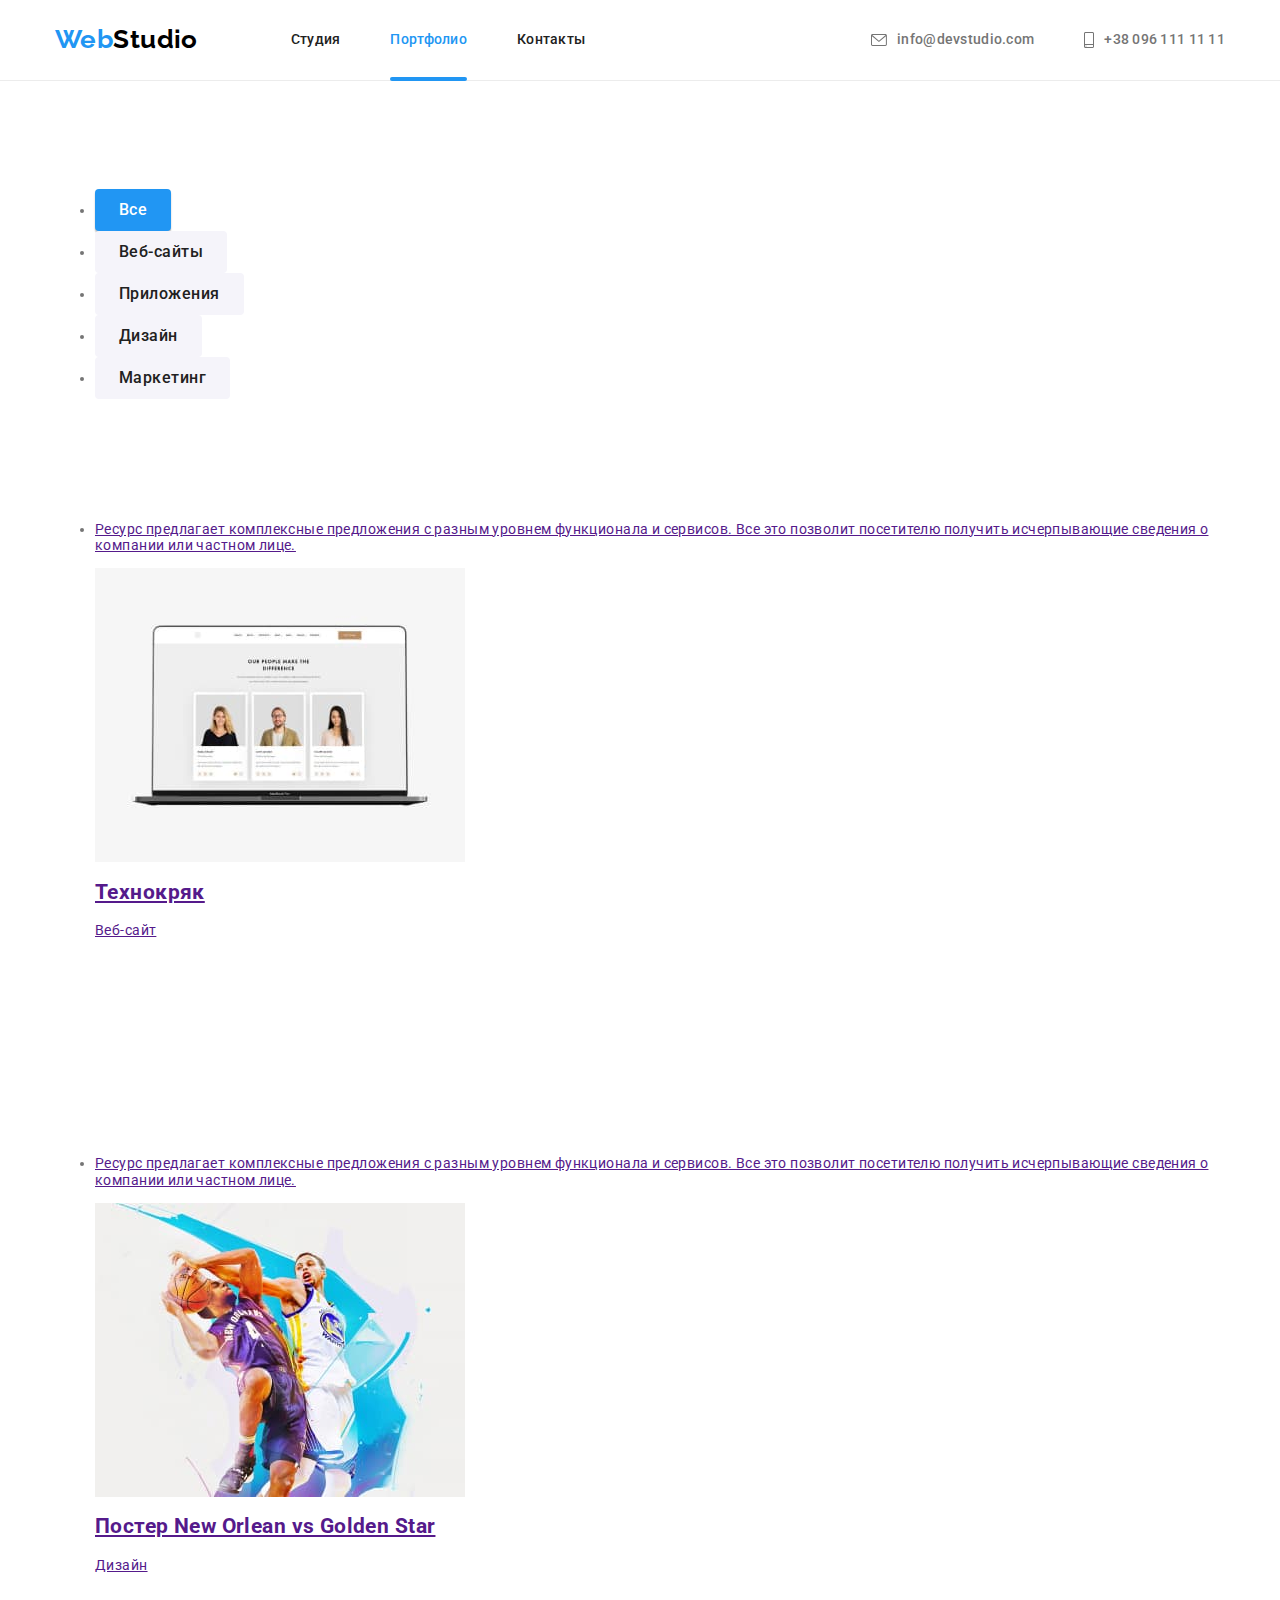
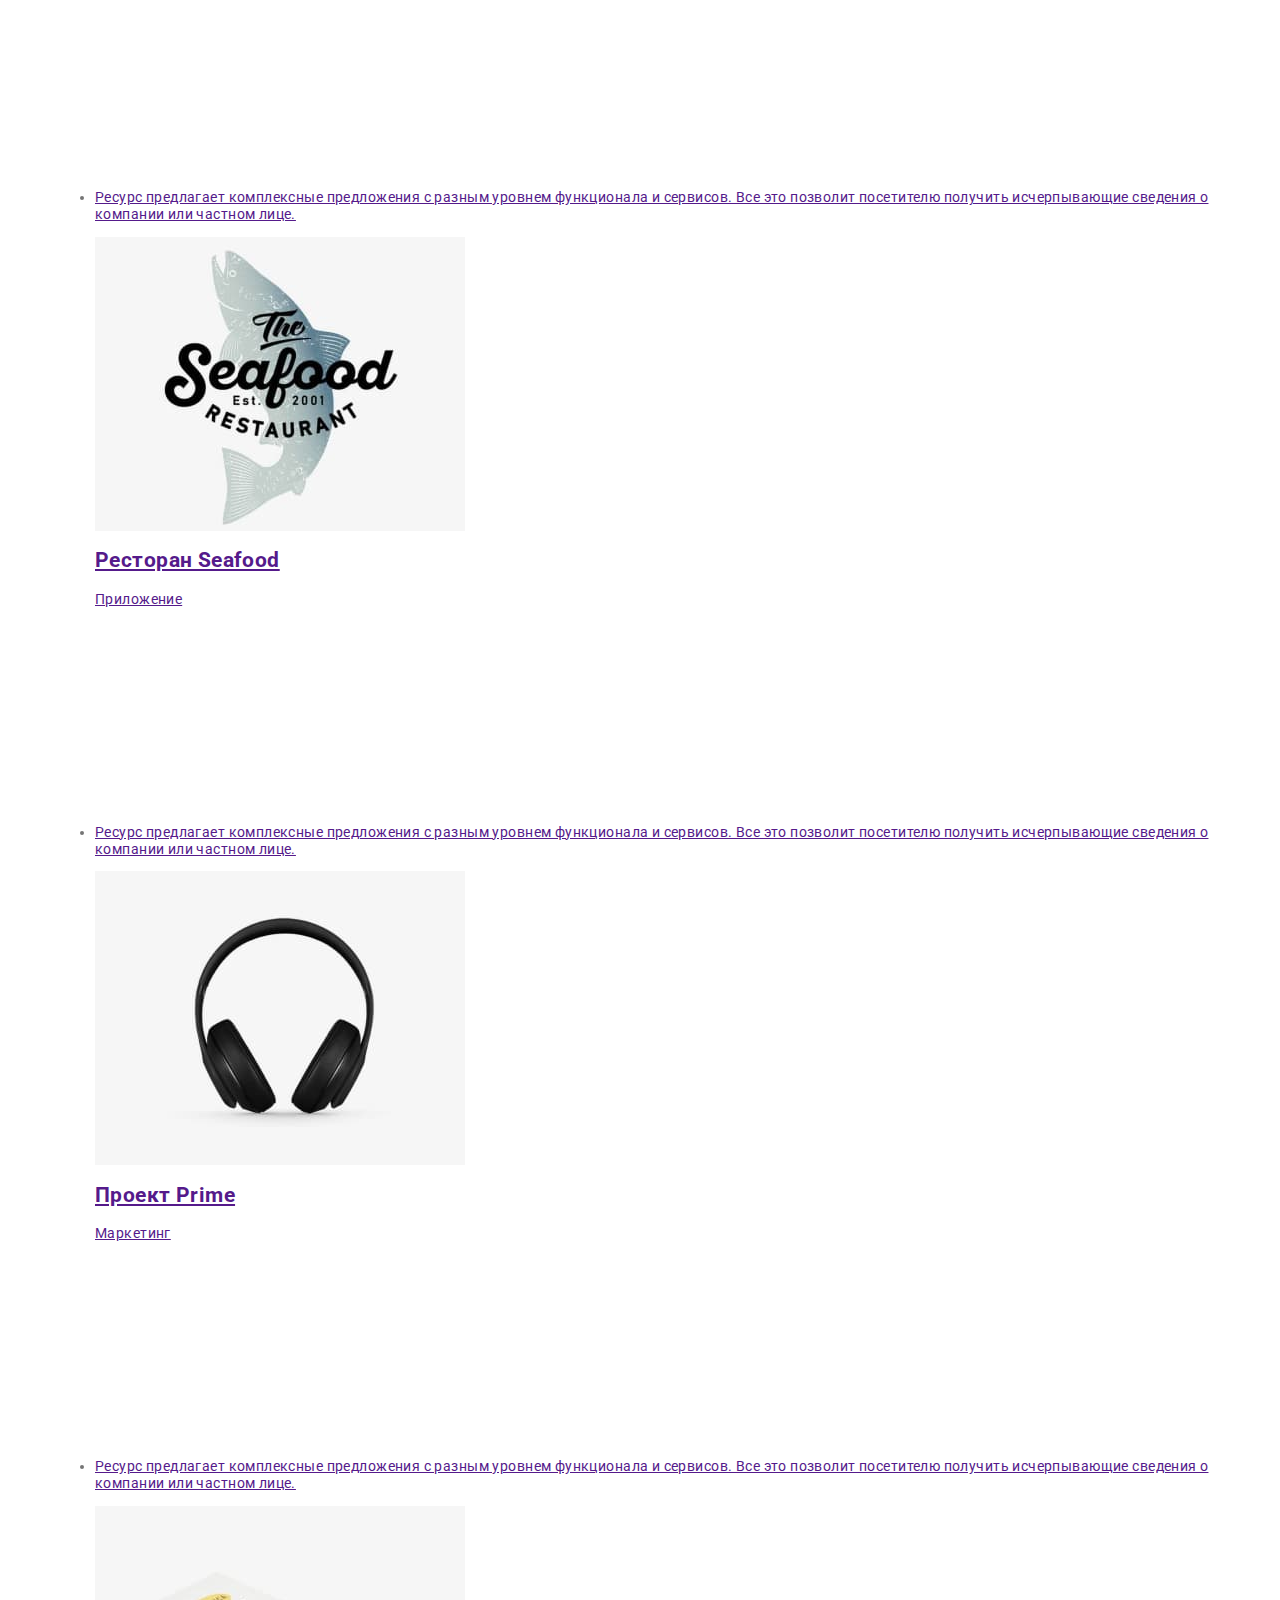
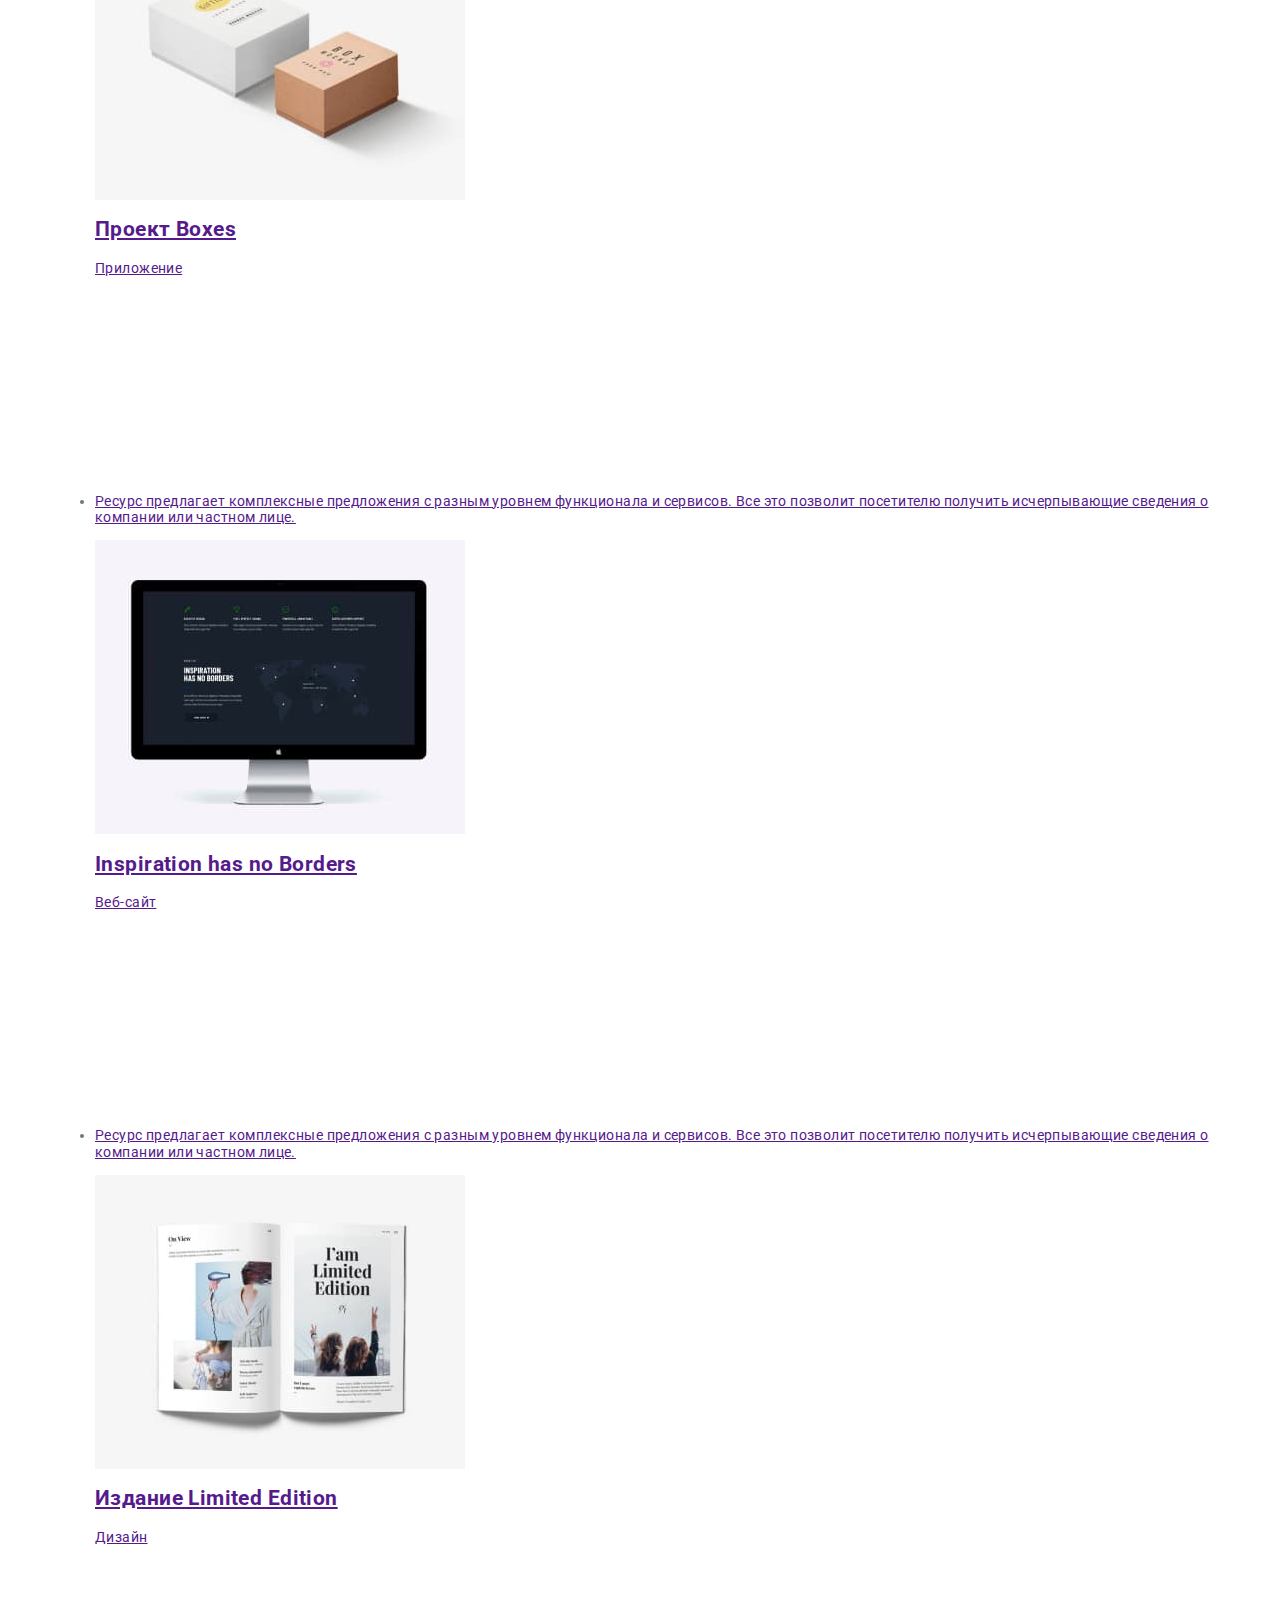
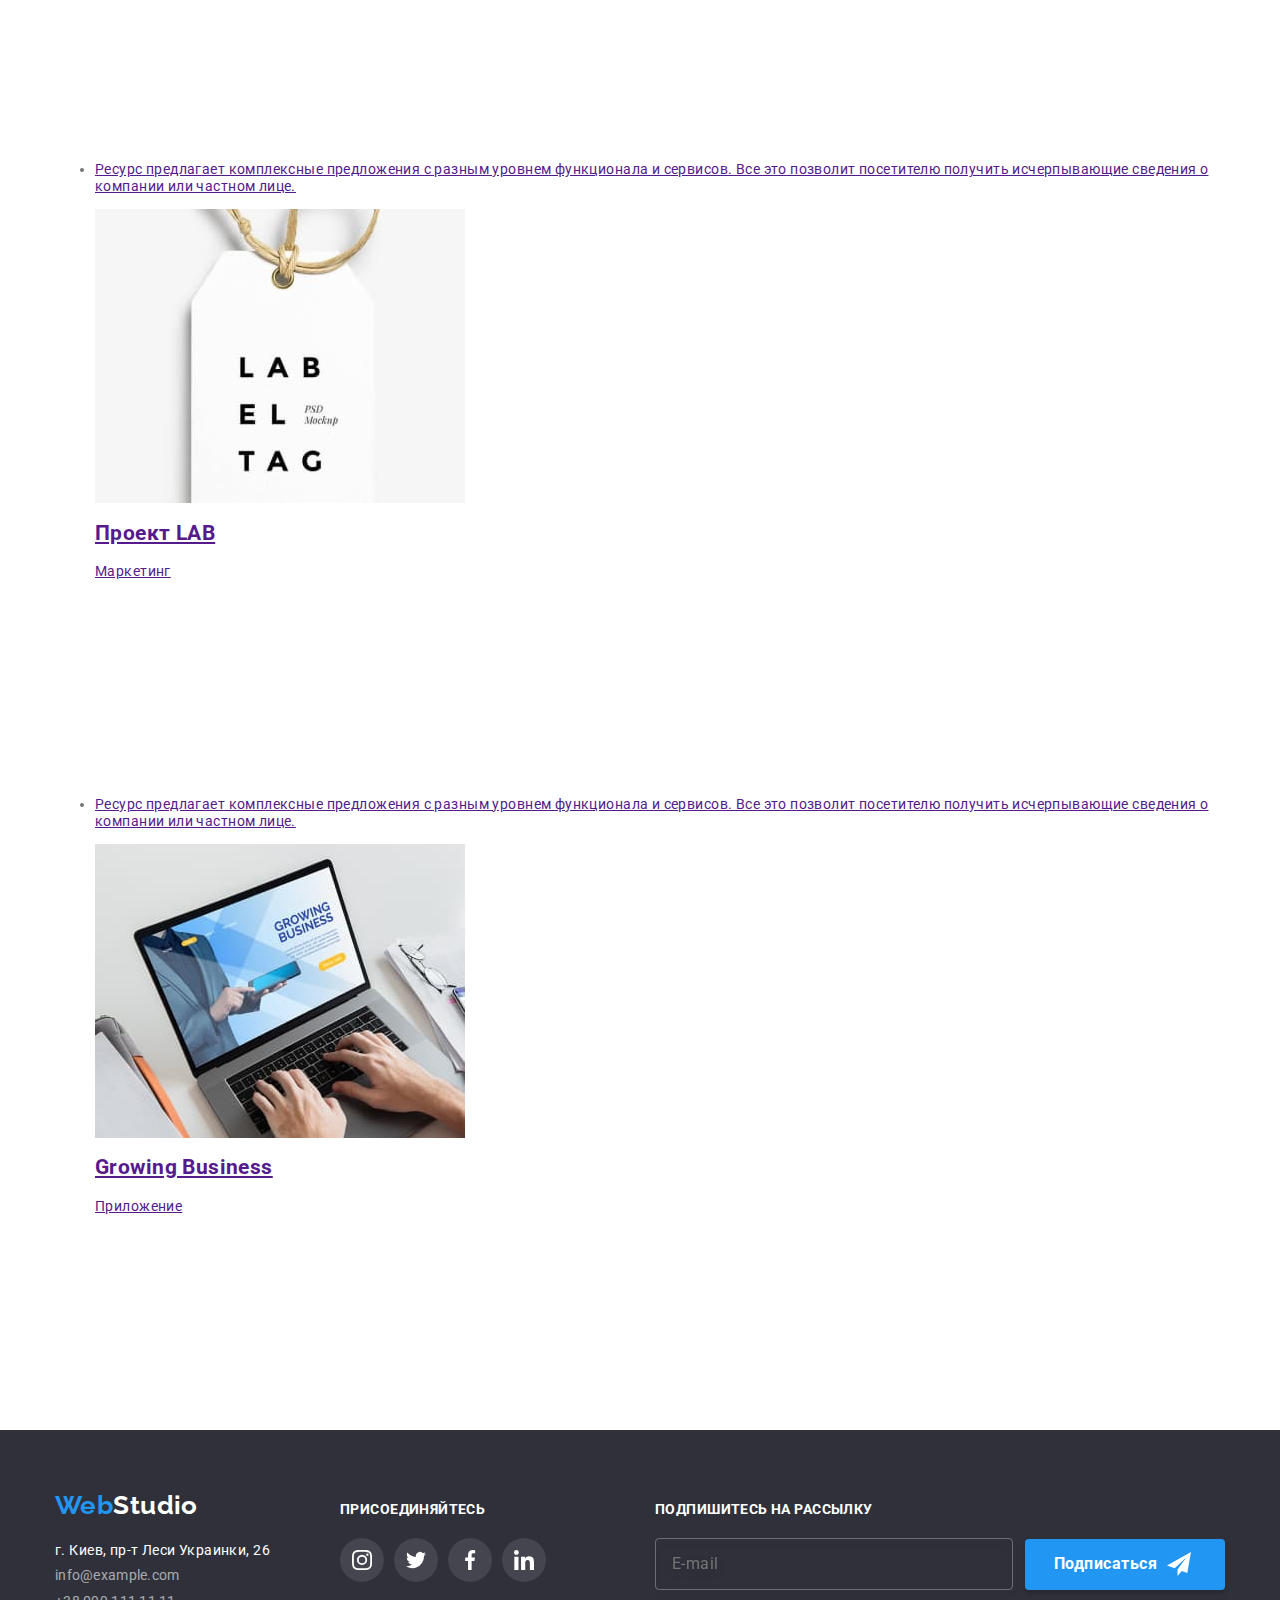
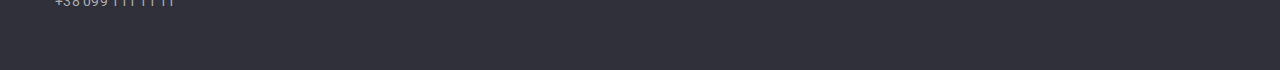
==== commit e4775d4c: "Закончил главную страницу" ====
--- a/portfolio.html
+++ b/portfolio.html
@@ -21,19 +21,19 @@
     <!--Header-->
     <header>
       <div class="container">
-        <div class="header-flex">
+        <div class="header">
           <nav class="header-nav">
             <a class="logo" href="/goit-markup-hw-05/index.html"
               ><span class="logo__span">Web</span>Studio</a
             >
-            <ul class="header-menu list-style">
+            <ul class="header-menu">
               <li class="header-menu__items">
                 <a href="./index.html" class="header-menu__link">Студия</a>
               </li>
               <li class="header-menu__items">
                 <a
                   href="./portfolio.html"
-                  class="header-menu__link link-current"
+                  class="header-menu__link header-menu__link--current"
                   >Портфолио</a
                 >
               </li>
@@ -43,7 +43,7 @@
             </ul>
           </nav>
 
-          <ul class="header-contact list-style header-flex">
+          <ul class="header-contact header-flex">
             <li class="header-contact__items">
               <a href="mailto:info@devstudio.com" class="header-contact__link">
                 <svg class="header-contact__icon" width="16" height="12">
@@ -66,7 +66,7 @@
     </header>
     <!-- Фильтр проектов-->
     <main>
-      <section class="section">
+      <section class="filter">
         <div class="container">
           <ul class="list-style button-flex">
             <li class="filter-flex">
@@ -297,18 +297,18 @@
     <!-- footer -->
     <footer class="footer">
       <div class="container">
-        <div class="footer__box">
+        <div class="footer__holder">
           <div class="footer__box">
-            <div class="footer__address">
+            <div class="footer-address__box">
               <div class="footer__logo">
                 <a class="logo" href="/goit-markup-hw-07/index.html"
                   ><span class="logo__span">Web</span
-                  ><span class="footer__logo-color">Studio</span></a
+                  ><span class="footer-logo__color">Studio</span></a
                 >
               </div>
               <address class="address">
                 <p class="address__text">г. Киев, пр-т Леси Украинки, 26</p>
-                <ul class="footer__contact-list list-style">
+                <ul class="footer__contact-list">
                   <li>
                     <a class="footer_link" href="mailto:info@example.com"
                       >info@example.com</a
@@ -321,31 +321,31 @@
             </div>
             <div class="connect">
               <h3 class="connect__title">присоединяйтесь</h3>
-              <ul class="connect__list list-style">
+              <ul class="connect__list">
                 <li>
-                  <a href="" class="social-link connect__social-link">
-                    <svg class="footer__social-icon" width="20px" height="20px">
+                  <a href="" class="connect-social__link">
+                    <svg class="footer-social__icon" width="20px" height="20px">
                       <use href="./images/icons.svg#instagram"></use>
                     </svg>
                   </a>
                 </li>
                 <li>
-                  <a href="" class="social-link connect__social-link">
-                    <svg class="footer__social-icon" width="20px" height="20px">
+                  <a href="" class="connect-social__link">
+                    <svg class="footer-social__icon" width="20px" height="20px">
                       <use href="./images/icons.svg#twitter"></use>
                     </svg>
                   </a>
                 </li>
                 <li>
-                  <a href="" class="social-link connect__social-link">
-                    <svg class="footer__social-icon" width="20px" height="20px">
+                  <a href="" class="connect-social__link">
+                    <svg class="footer-social__icon" width="20px" height="20px">
                       <use href="./images/icons.svg#facebook"></use>
                     </svg>
                   </a>
                 </li>
                 <li>
-                  <a href="" class="social-link connect__social-link">
-                    <svg class="footer__social-icon" width="20px" height="20px">
+                  <a href="" class="connect-social__link">
+                    <svg class="footer-social__icon" width="20px" height="20px">
                       <use href="./images/icons.svg#linkedin"></use>
                     </svg>
                   </a>
@@ -364,10 +364,7 @@
                 placeholder="E-mail"
               />
 
-              <button
-                class="button hero-box__button connect__button"
-                type="submit"
-              >
+              <button class="connect__button" type="submit">
                 Подписаться<svg class="connect__icon" width="24" height="24">
                   <use href="./images/icons.svg#icon-send"></use>
                 </svg>
--- a/css/main.min.css
+++ b/css/main.min.css
@@ -1 +1 @@
-:root{--primary-background-color: #ffffff;--secondary-background-color: #2f303a;--button-bg-color: #f5f4fa;--hover-text-color: #2196f3;--text-color: #757575;--title-color: #212121;--hero-bg-hover: #188ce8;--contact-footer-text: rgba(255, 255, 255, 0.6);--logo-stan-color: #000000;--border-color: #eeeeee;--border-head-color: #ececec;--icons-border-color: #afb1b8;--thumb-color: rgba(47, 48, 58, 0.8);--black: #000000;--border-second-color: rgba(0, 0, 0, 0.1);--pot-card-bg: rgba(33, 150, 243, 0.9);--cubic-bezier: cubic-bezier(0.4, 0, 0.2, 1);--input-border-color: rgba(33, 33, 33, 0.2);--placeholder-color: rgba(117, 117, 117, 0.5);--body-font-family: "Roboto", sans-serif;--logo-font-family: "Raleway", sans-serif}html{box-sizing:border-box}*,::before,::after{box-sizing:inherit}body{font-family:var(--body-font-family);background-color:var(--primary-background-color);font-style:normal;font-size:14px;line-height:1.2;letter-spacing:.03em;color:var(--text-color)}.section{padding-top:94px;padding-bottom:94px}.container{margin-left:auto;margin-right:auto;padding-left:15px;padding-right:15px;width:1200px}img{display:block}.visually-hidden{position:absolute;width:1px;height:1px;margin:-1px;border:0;padding:0;white-space:nowrap;-webkit-clip-path:inset(100%);clip-path:inset(100%);clip:rect(0 0 0 0);overflow:hidden}.header-contact,.header-menu,.form__list{padding:0;margin:0;list-style:none}.header-contact,.header-menu,.header{display:flex;align-items:center;justify-content:space-between}.backdrop{position:fixed;top:0;left:0;width:100%;height:100%;background-color:rgba(0,0,0,.2);opacity:1;transition:opacity 250ms var(--cubic-bezier);z-index:9}.backdrop.backdrop--is-hidden{visibility:hidden;opacity:0;pointer-events:none}.backdrop--is-hidden .modal{transform:translate(-50%, -50%) scale(0.2)}.modal{position:absolute;top:50%;left:50%;transform:translate(-50%, -50%) scale(1);min-width:528px;min-height:581px;background-color:var(--primary-background-color);box-shadow:0px 1px 3px rgba(0,0,0,.12),0px 1px 1px rgba(0,0,0,.14),0px 2px 1px rgba(0,0,0,.2);border-radius:4px;z-index:10;transition:transform 250ms var(--cubic-bezier)}.modal__icon{fill:currentColor}.form{width:448px;margin-left:auto;margin-right:auto;padding:40px 0}.form__title{margin:0;margin-bottom:12px;text-align:center;font-weight:700;font-size:20px;line-height:23px;text-align:center;letter-spacing:.03em;color:var(--title-color)}.form__field{position:relative;display:flex;flex-direction:column;margin-bottom:10px;color:var(--text-color)}.form__field:nth-child(4){margin-bottom:20px}.form__label{display:inline-block;margin-bottom:4px;font-size:12px;line-height:1.17;letter-spacing:.01em;color:var(--text-color)}.form__input{font-size:12px;line-height:1.17;letter-spacing:.01em;border:1px solid var(--input-border-color);color:var(--text-color);border-radius:4px;margin:0;padding:12px 16px 12px 42px;transition:border-color 250ms var(--cubic-bezier)}.form__input:focus{border-color:var(--hover-text-color);outline:0;fill:var(--hover-text-color)}.form__coment{cursor:text;width:100%;min-height:120px;padding:12px 16px;resize:none}.form__coment::-moz-placeholder{color:var(--placeholder-color)}.form__coment:-ms-input-placeholder{color:var(--placeholder-color)}.form__coment::placeholder{color:var(--placeholder-color)}.form__icon{position:absolute;top:50%;left:12px;fill:var(--title-color);transition:fill 250ms var(--cubic-bezier)}.form__field:focus-within .form__icon{border-color:var(--hover-text-color);outline:0;fill:var(--hover-text-color)}.connect__icon{margin-left:10px}.connect__input{width:358px;border:1px solid rgba(255,255,255,.3);filter:drop-shadow(0px 4px 4px rgba(0, 0, 0, 0.15));border-radius:4px;background-color:rgba(0,0,0,0);font-size:16px;line-height:1.25;letter-spacing:.03em;color:var(--primary-background-color);padding:15px 16px;margin-right:12px}.connect__input:focus{border-color:var(--hover-text-color);outline:0;fill:var(--hover-text-color)}.checkbox{-webkit-appearance:none;-moz-appearance:none;appearance:none}.checkbox:checked~.checkbox__icon{background-color:var(--hover-text-color);border-radius:2px;border:2px solid var(--hover-text-color)}.checkbox__field{display:flex;margin-bottom:30px;justify-content:center}.checkbox__text{padding-left:8px;line-height:1.7}.checkbox__text a:hover,.checkbox__text a:focus{text-decoration:none}.checkbox__text a{color:var(--hover-text-color)}.checkbox__icon{border:2px solid var(--black);border-radius:2px;transition:background-color 250ms var(--cubic-bezier),border-color 250ms var(--cubic-bezier)}.checkbox:focus .checkbox__icon{border-color:var(--hover-text-color)}.checkbox__terms{position:relative;display:inline-flex;align-items:center}.logo{text-decoration:none;font-family:"Raleway",sans-serif;font-weight:700;font-size:26px;color:var(--logo-stan-color);margin-right:93px}.logo__span{color:var(--hover-text-color)}.footer-logo__color{color:var(--primary-background-color)}header{border-bottom:1px solid var(--border-head-color)}.header-nav{display:flex;align-items:center;justify-content:space-between}.header-menu .header-menu__link{display:block;color:var(--title-color);text-decoration:none;font-weight:500;line-height:1.14;letter-spacing:.02em;padding-top:32px;padding-bottom:32px;transition:color 250ms var(--cubic-bezier)}.header-menu__link{position:relative;display:block}.header-menu__link--current::after{content:"";display:block;position:absolute;bottom:-1px;width:100%;height:4px;border-radius:2px;background-color:var(--hover-text-color)}.header-menu .header-menu__link:hover,.header-menu .header-menu__link:focus{color:var(--hover-text-color)}.header-menu__items .header-menu__link--current{color:var(--hover-text-color)}.header-menu__items:not(:last-child){margin-right:50px}.header-contact__items:not(:last-child){margin-right:50px}.header-contact .header-contact__link{display:flex;align-items:center;font-weight:500;line-height:1.14;letter-spacing:.02em;color:var(--text-color);text-decoration:none;padding:32px 0;transition:color 250ms var(--cubic-bezier)}.header-contact .header-contact__link:hover,.header-contact .header-contact__link:focus{color:var(--hover-text-color)}.header-contact__icon{fill:currentColor;margin-right:10px}.button,.hero-box__button,.connect__button{font-family:inherit;font-weight:500;font-size:16px;line-height:1.62;letter-spacing:.03em;color:var(--title-color);background-color:var(--button-bg-color);border-radius:4px;border-color:rgba(0,0,0,0);cursor:pointer;padding:6px 22px;min-width:73px;transition-property:background-color,box-shadow,color;transition-duration:250ms;transition-timing-function:var(--cubic-bezier)}.button:hover,.hero-box__button:hover,.connect__button:hover,.button:focus,.hero-box__button:focus,.connect__button:focus{color:var(--primary-background-color);background-color:var(--hover-text-color);box-shadow:0px 3px 1px rgba(0,0,0,.1),0px 1px 2px rgba(0,0,0,.08),0px 2px 2px rgba(0,0,0,.12)}.button.button--current,.button--current.hero-box__button,.button--current.connect__button{color:var(--primary-background-color);background-color:var(--hover-text-color);box-shadow:0px 3px 1px rgba(0,0,0,.1),0px 1px 2px rgba(0,0,0,.08),0px 2px 2px rgba(0,0,0,.12)}.hero-box__button,.connect__button{font-weight:700;line-height:1.9;color:var(--primary-background-color);background-color:var(--hover-text-color);border:0;box-shadow:0px 4px 4px rgba(0,0,0,.15);min-width:200px;padding:10px 32px}.hero-box__button:hover,.connect__button:hover,.hero-box__button:focus,.connect__button:focus{background-color:var(--hero-bg-hover);box-shadow:0px 4px 4px rgba(0,0,0,.15)}.connect__button{display:flex;align-items:center}.modal-button__close{display:flex;justify-content:center;align-items:center;position:absolute;cursor:pointer;top:8px;right:8px;border-radius:50%;width:30px;height:30px;padding:0;margin:0;border:1px solid var(--border-second-color);background-color:var(--primary-background-color);color:var(--black);transition:color 250ms var(--cubic-bezier)}.modal-button__close:hover,.modal-button__close:focus{color:var(--hover-text-color)}.form__button{text-align:center}.hero-box{max-width:1600px;margin-left:auto;margin-right:auto;padding-top:200px;padding-bottom:200px;text-align:center;background-repeat:no-repeat;background-image:linear-gradient(rgba(47, 48, 58, 0.4), rgba(47, 48, 58, 0.4)),url(../images/hero.jpg)}.hero-box__title{margin-top:0;margin-bottom:30px;font-weight:900;font-size:44px;line-height:1.3;text-transform:uppercase;letter-spacing:.06em;color:var(--primary-background-color)}.footer__contact-list a{line-height:1.14;letter-spacing:.02em;color:var(--contact-footer-text);text-decoration:none;transition:color 250ms var(--cubic-bezier)}.footer_link{display:inline-block;margin-bottom:9px}.footer__contact-list a:hover,.footer__contact-list a:focus{color:var(--hover-text-color)}/*# sourceMappingURL=main.min.css.map */+:root{--primary-background-color: #ffffff;--secondary-background-color: #2f303a;--button-bg-color: #f5f4fa;--hover-text-color: #2196f3;--text-color: #757575;--title-color: #212121;--hero-bg-hover: #188ce8;--contact-footer-text: rgba(255, 255, 255, 0.6);--logo-stan-color: #000000;--border-color: #eeeeee;--border-head-color: #ececec;--icons-border-color: #afb1b8;--thumb-color: rgba(47, 48, 58, 0.8);--black: #000000;--border-second-color: rgba(0, 0, 0, 0.1);--pot-card-bg: rgba(33, 150, 243, 0.9);--cubic-bezier: cubic-bezier(0.4, 0, 0.2, 1);--input-border-color: rgba(33, 33, 33, 0.2);--placeholder-color: rgba(117, 117, 117, 0.5);--body-font-family: "Roboto", sans-serif;--logo-font-family: "Raleway", sans-serif}html{box-sizing:border-box}*,::before,::after{box-sizing:inherit}body{font-family:var(--body-font-family);background-color:var(--primary-background-color);font-style:normal;font-size:14px;line-height:1.2;letter-spacing:.03em;color:var(--text-color)}.container{margin-left:auto;margin-right:auto;padding-left:15px;padding-right:15px;width:1200px}img{display:block}.visually-hidden{position:absolute;width:1px;height:1px;margin:-1px;border:0;padding:0;white-space:nowrap;-webkit-clip-path:inset(100%);clip-path:inset(100%);clip:rect(0 0 0 0);overflow:hidden}.footer__contact-list,.connect__list,.client__list,.team__list,.social__list,.about__list,.advantages__list,.form__list,.header-contact,.header-menu{padding:0;margin:0;list-style:none}.filter,.client,.team,.about,.advantages{padding-top:94px;padding-bottom:94px}.client__title,.team__title,.about__title{font-weight:700;font-size:36px;text-align:center;color:var(--title-color);margin-top:0;margin-bottom:50px}.header-contact,.header-menu,.header{display:flex;align-items:center;justify-content:space-between}.logo{text-decoration:none;font-family:"Raleway",sans-serif;font-weight:700;font-size:26px;color:var(--logo-stan-color)}.logo__span{color:var(--hover-text-color)}.footer-logo__color{color:var(--primary-background-color)}header{border-bottom:1px solid var(--border-head-color)}.header-nav{display:flex;align-items:center;justify-content:space-between}.header-menu{margin-left:93px}.header-menu .header-menu__link{display:block;color:var(--title-color);text-decoration:none;font-weight:500;line-height:1.14;letter-spacing:.02em;padding-top:32px;padding-bottom:32px;transition:color 250ms var(--cubic-bezier)}.header-menu__link{position:relative;display:block}.header-menu__link--current::after{content:"";display:block;position:absolute;bottom:-1px;width:100%;height:4px;border-radius:2px;background-color:var(--hover-text-color)}.header-menu .header-menu__link:hover,.header-menu .header-menu__link:focus{color:var(--hover-text-color)}.header-menu__items .header-menu__link--current{color:var(--hover-text-color)}.header-menu__items:not(:last-child){margin-right:50px}.header-contact__items:not(:last-child){margin-right:50px}.header-contact .header-contact__link{display:flex;align-items:center;font-weight:500;line-height:1.14;letter-spacing:.02em;color:var(--text-color);text-decoration:none;padding:32px 0;transition:color 250ms var(--cubic-bezier)}.header-contact .header-contact__link:hover,.header-contact .header-contact__link:focus{color:var(--hover-text-color)}.header-contact__icon{fill:currentColor;margin-right:10px}.button,.hero-box__button,.form__button,.connect__button{font-family:inherit;font-weight:500;font-size:16px;line-height:1.62;letter-spacing:.03em;color:var(--title-color);background-color:var(--button-bg-color);border-radius:4px;border-color:rgba(0,0,0,0);cursor:pointer;padding:6px 22px;min-width:73px;transition-property:background-color,box-shadow,color;transition-duration:250ms;transition-timing-function:var(--cubic-bezier)}.button:hover,.hero-box__button:hover,.form__button:hover,.connect__button:hover,.button:focus,.hero-box__button:focus,.form__button:focus,.connect__button:focus{color:var(--primary-background-color);background-color:var(--hover-text-color);box-shadow:0px 3px 1px rgba(0,0,0,.1),0px 1px 2px rgba(0,0,0,.08),0px 2px 2px rgba(0,0,0,.12)}.button.button--current,.button--current.hero-box__button,.button--current.form__button,.button--current.connect__button{color:var(--primary-background-color);background-color:var(--hover-text-color);box-shadow:0px 3px 1px rgba(0,0,0,.1),0px 1px 2px rgba(0,0,0,.08),0px 2px 2px rgba(0,0,0,.12)}.hero-box__button,.form__button,.connect__button{font-weight:700;line-height:1.9;color:var(--primary-background-color);background-color:var(--hover-text-color);border:0;box-shadow:0px 4px 4px rgba(0,0,0,.15);min-width:200px;padding:10px 32px}.hero-box__button:hover,.form__button:hover,.connect__button:hover,.hero-box__button:focus,.form__button:focus,.connect__button:focus{background-color:var(--hero-bg-hover);box-shadow:0px 4px 4px rgba(0,0,0,.15)}.connect__button{display:flex;align-items:center;padding-left:29px;padding-right:13px}.modal-button__close{display:flex;justify-content:center;align-items:center;position:absolute;cursor:pointer;top:8px;right:8px;border-radius:50%;width:30px;height:30px;padding:0;margin:0;border:1px solid var(--border-second-color);background-color:var(--primary-background-color);color:var(--black);transition:color 250ms var(--cubic-bezier)}.modal-button__close:hover,.modal-button__close:focus{color:var(--hover-text-color)}.form__button{text-align:center;padding:10px 55px}.hero-box{max-width:1600px;margin-left:auto;margin-right:auto;padding-top:200px;padding-bottom:200px;text-align:center;background-repeat:no-repeat;background-image:linear-gradient(rgba(47, 48, 58, 0.4), rgba(47, 48, 58, 0.4)),url(../images/hero.jpg)}.hero-box__title{margin-top:0;margin-bottom:30px;font-weight:900;font-size:44px;line-height:1.3;text-transform:uppercase;letter-spacing:.06em;color:var(--primary-background-color)}.backdrop{position:fixed;top:0;left:0;width:100%;height:100%;background-color:rgba(0,0,0,.2);opacity:1;transition:opacity 250ms var(--cubic-bezier);z-index:9}.backdrop.backdrop--is-hidden{visibility:hidden;opacity:0;pointer-events:none}.backdrop--is-hidden .modal{transform:translate(-50%, -50%) scale(0.2)}.modal{position:absolute;top:50%;left:50%;transform:translate(-50%, -50%) scale(1);min-width:528px;min-height:581px;background-color:var(--primary-background-color);box-shadow:0px 1px 3px rgba(0,0,0,.12),0px 1px 1px rgba(0,0,0,.14),0px 2px 1px rgba(0,0,0,.2);border-radius:4px;z-index:10;transition:transform 250ms var(--cubic-bezier)}.modal__icon{fill:currentColor}.form{width:448px;margin-left:auto;margin-right:auto;padding:40px 0}.form__title{margin:0;margin-bottom:12px;text-align:center;font-weight:700;font-size:20px;line-height:23px;text-align:center;letter-spacing:.03em;color:var(--title-color)}.form__list .form__field--button{text-align:center}.form__field{position:relative;display:flex;flex-direction:column;margin-bottom:10px;color:var(--text-color)}.form__field:nth-child(4){margin-bottom:20px}.form__label{display:inline-block;margin-bottom:4px;font-size:12px;line-height:1.17;letter-spacing:.01em;color:var(--text-color)}.form__input{font-size:12px;line-height:1.17;letter-spacing:.01em;border:1px solid var(--input-border-color);color:var(--text-color);border-radius:4px;margin:0;padding:12px 16px 12px 42px;transition:border-color 250ms var(--cubic-bezier)}.form__input:focus{border-color:var(--hover-text-color);outline:0;fill:var(--hover-text-color)}.form__coment{cursor:text;width:100%;min-height:120px;padding:12px 16px;resize:none}.form__coment::-moz-placeholder{color:var(--placeholder-color)}.form__coment:-ms-input-placeholder{color:var(--placeholder-color)}.form__coment::placeholder{color:var(--placeholder-color)}.form__icon{position:absolute;top:50%;left:12px;fill:var(--title-color);transition:fill 250ms var(--cubic-bezier)}.form__field:focus-within .form__icon{border-color:var(--hover-text-color);outline:0;fill:var(--hover-text-color)}.checkbox{-webkit-appearance:none;-moz-appearance:none;appearance:none}.checkbox:checked~.checkbox__icon{background-color:var(--hover-text-color);border-radius:2px;border:2px solid var(--hover-text-color)}.checkbox__field{display:flex;margin-bottom:30px;justify-content:center}.checkbox__text{padding-left:8px;line-height:1.7}.checkbox__text a:hover,.checkbox__text a:focus{text-decoration:none}.checkbox__text a{color:var(--hover-text-color)}.checkbox__icon{border:2px solid var(--black);border-radius:2px;transition:background-color 250ms var(--cubic-bezier),border-color 250ms var(--cubic-bezier)}.checkbox:focus .checkbox__icon{border-color:var(--hover-text-color)}.checkbox__terms{position:relative;display:inline-flex;align-items:center}.connect__icon{margin-left:10px}.connect__input{width:358px;border:1px solid rgba(255,255,255,.3);filter:drop-shadow(0px 4px 4px rgba(0, 0, 0, 0.15));border-radius:4px;background-color:rgba(0,0,0,0);font-size:16px;line-height:1.25;letter-spacing:.03em;color:var(--primary-background-color);padding:15px 16px;margin-right:12px}.connect__input:focus{border-color:var(--hover-text-color);outline:0;fill:var(--hover-text-color)}.advantages__list{display:flex}.advantages__item{width:calc((100% - 90px)/4)}.advantages__item:not(:last-child){margin-right:30px}.advantages__icon{display:flex;justify-content:center;align-items:center;height:120px;margin-bottom:30px;border-radius:4px;background-color:var(--button-bg-color)}.advantages__title{margin-top:0;margin-bottom:10px;font-weight:700;font-size:14px;line-height:1.14;text-transform:uppercase;color:var(--title-color)}.advantages__text{margin:0;line-height:1.7}.about{padding-top:0px}.about__list{display:flex}.about__list .about__item:not(:last-child){margin-right:30px}.about__item{position:relative}.about__thumb{position:absolute;bottom:0;width:100%;background-color:var(--thumb-color)}.about__text{margin:0;padding-top:27px;padding-bottom:27px;font-weight:700;line-height:16px;text-align:center;text-transform:uppercase;color:var(--primary-background-color)}.team{background-color:var(--button-bg-color)}.team__list,.social__list{display:flex;justify-content:center}.team__box{width:calc((100% - 90px)/4);background-color:var(--primary-background-color);border-radius:0px 0px 4px 4px;box-shadow:0px 1px 3px rgba(0,0,0,.12),0px 1px 1px rgba(0,0,0,.14),0px 2px 1px rgba(0,0,0,.2)}.team__box:not(:last-child){margin-right:30px}.team__card{padding-top:30px;padding-bottom:30px}.team__name{margin-top:0;margin-bottom:10px;font-weight:500;font-size:16px;letter-spacing:.03em;color:var(--title-color);text-align:center}.team__position{margin:0;font-size:16px;letter-spacing:.03em;color:var(--text-color);text-align:center;margin-bottom:16px}.social__list li:not(:last-child){margin-right:10px}.social__link,.connect-social__link{display:flex;align-items:center;justify-content:center;width:44px;height:44px;border-radius:50%;background-color:var(--primary-background-color);color:var(--icons-border-color);cursor:pointer;transition:color 250ms var(--cubic-bezier),background-color 250ms var(--cubic-bezier)}.social__link:hover,.connect-social__link:hover,.social__link:focus,.connect-social__link:focus{background-color:var(--hover-text-color);color:var(--primary-background-color)}.social__icon{fill:currentColor}.client__list{display:flex}.client__card{width:calc((100% - 150px)/6)}.client__card:not(:last-child){margin-right:30px}.client__link{display:flex;justify-content:center;align-items:center;border:1px solid var(--icons-border-color);border-radius:4px;fill:var(--icons-border-color);height:92px;background-color:var(--primary-background-color);cursor:pointer;transition:fill 250ms var(--cubic-bezier),border 250ms var(--cubic-bezier)}.client__link:hover,.client__link:focus{border:1px solid var(--hover-text-color);fill:var(--hover-text-color)}.client__icon{width:106px;height:60px}.footer{padding-top:60px;padding-bottom:60px;background-color:var(--secondary-background-color)}.footer__box,.footer__holder{display:flex;align-items:baseline;justify-content:space-between}.footer-address__box{margin-right:70px}.footer__logo{margin-bottom:20px}.address{font-style:normal;color:var(--primary-background-color)}.address__text{margin-top:0;margin-bottom:9px}.connect{display:block}.connect__title{margin-top:0;margin-bottom:20px;font-weight:700;font-size:14px;line-height:1.14;text-transform:uppercase;color:var(--primary-background-color)}.connect__list{display:flex;justify-content:space-between}.connect__list li:not(:last-child){margin-right:10px}.connect-social__link{background-color:rgba(255,255,255,.1)}.connect-social__link:hover,.connect-social__link:focus{background-color:var(--hover-text-color)}.footer-social__icon{fill:var(--primary-background-color)}.footer__contact-list a{line-height:1.14;letter-spacing:.02em;color:var(--contact-footer-text);text-decoration:none;transition:color 250ms var(--cubic-bezier)}.footer__contact-list a:hover,.footer__contact-list a:focus{color:var(--hover-text-color)}.footer_link{display:inline-block;margin-bottom:9px}/*# sourceMappingURL=main.min.css.map */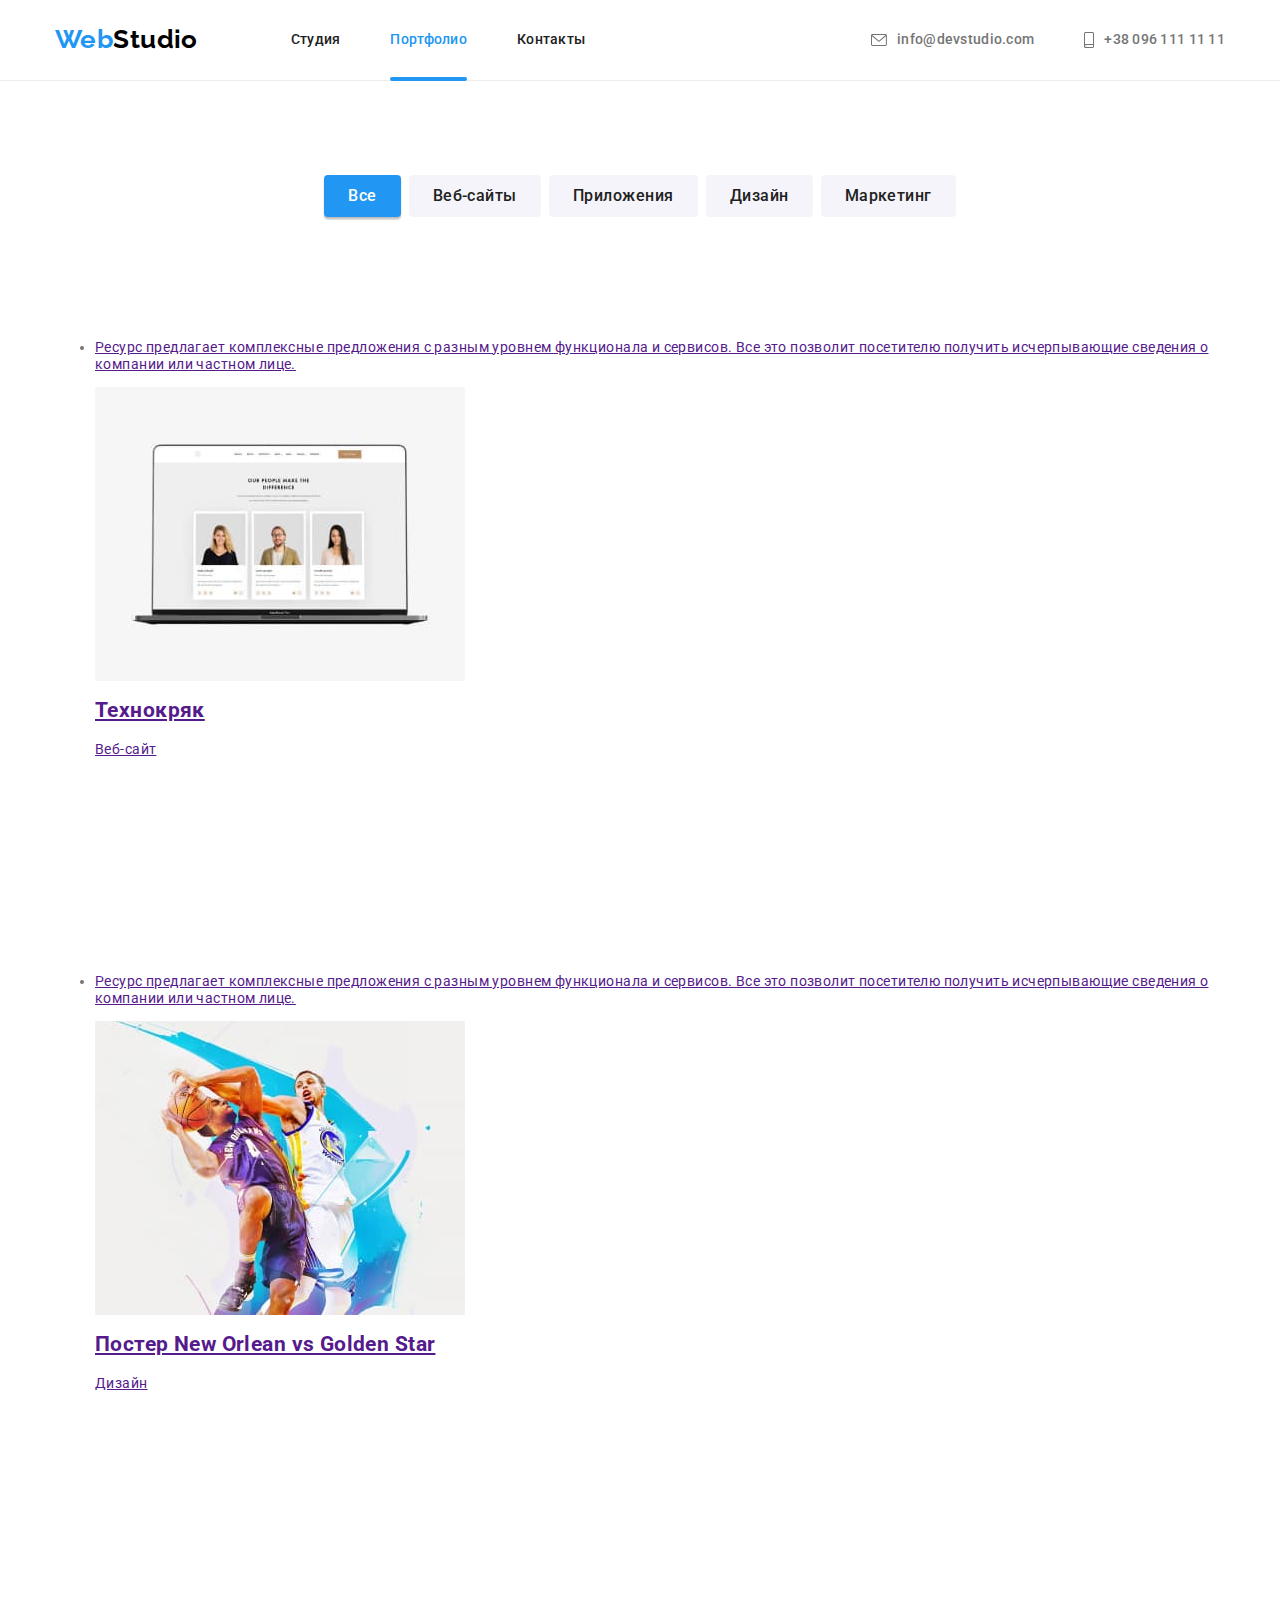
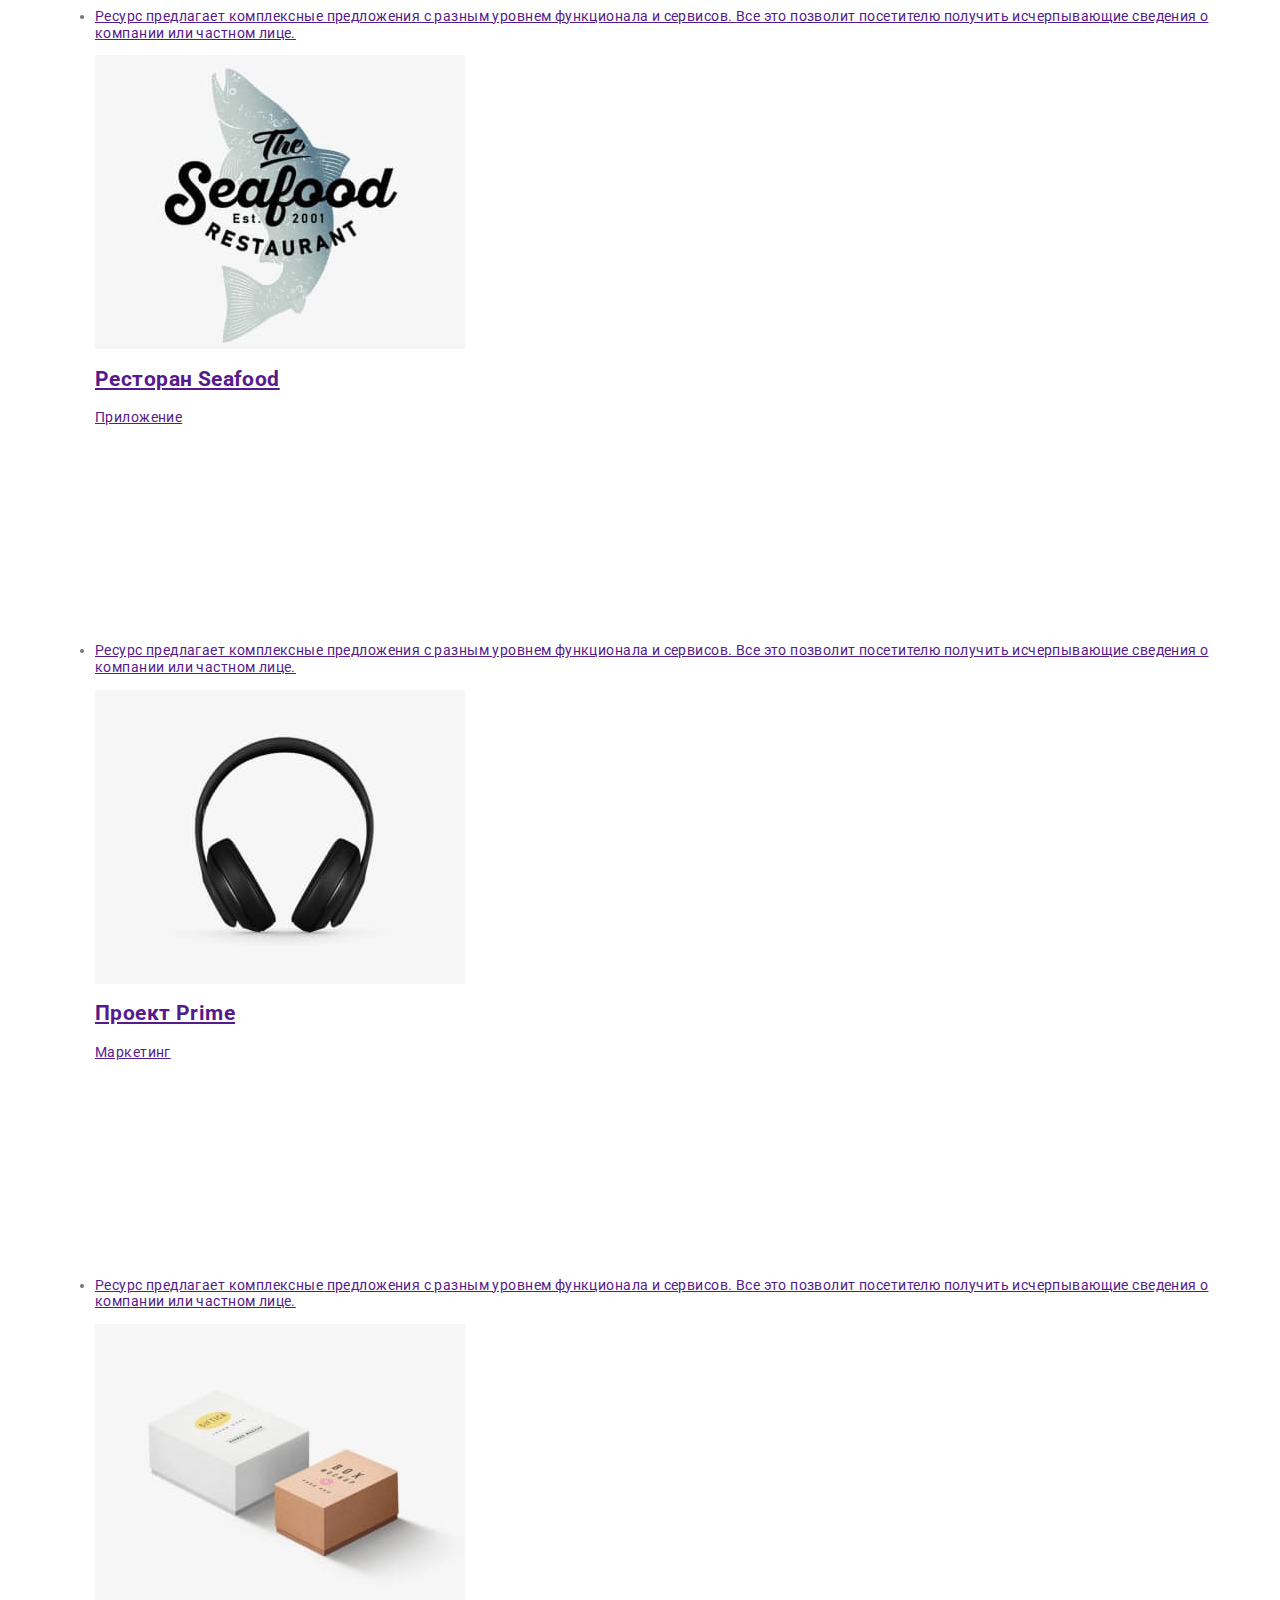
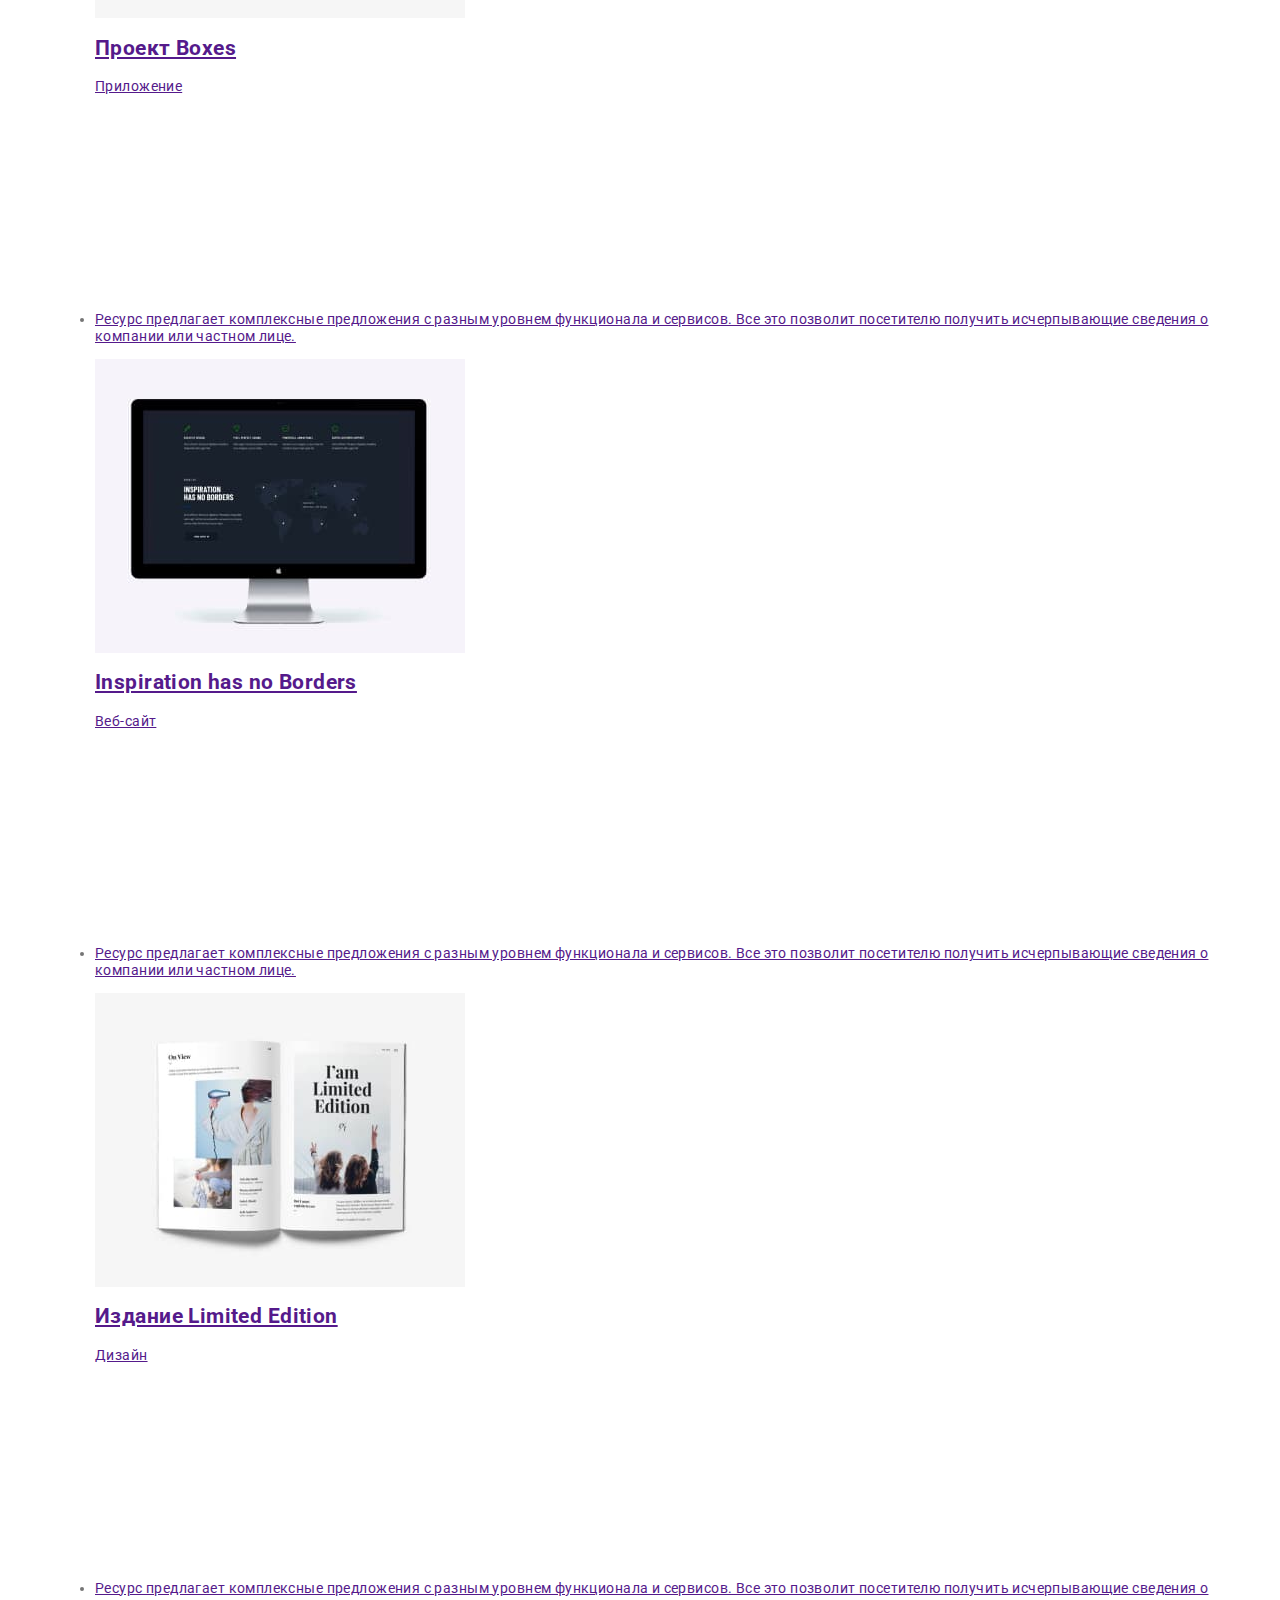
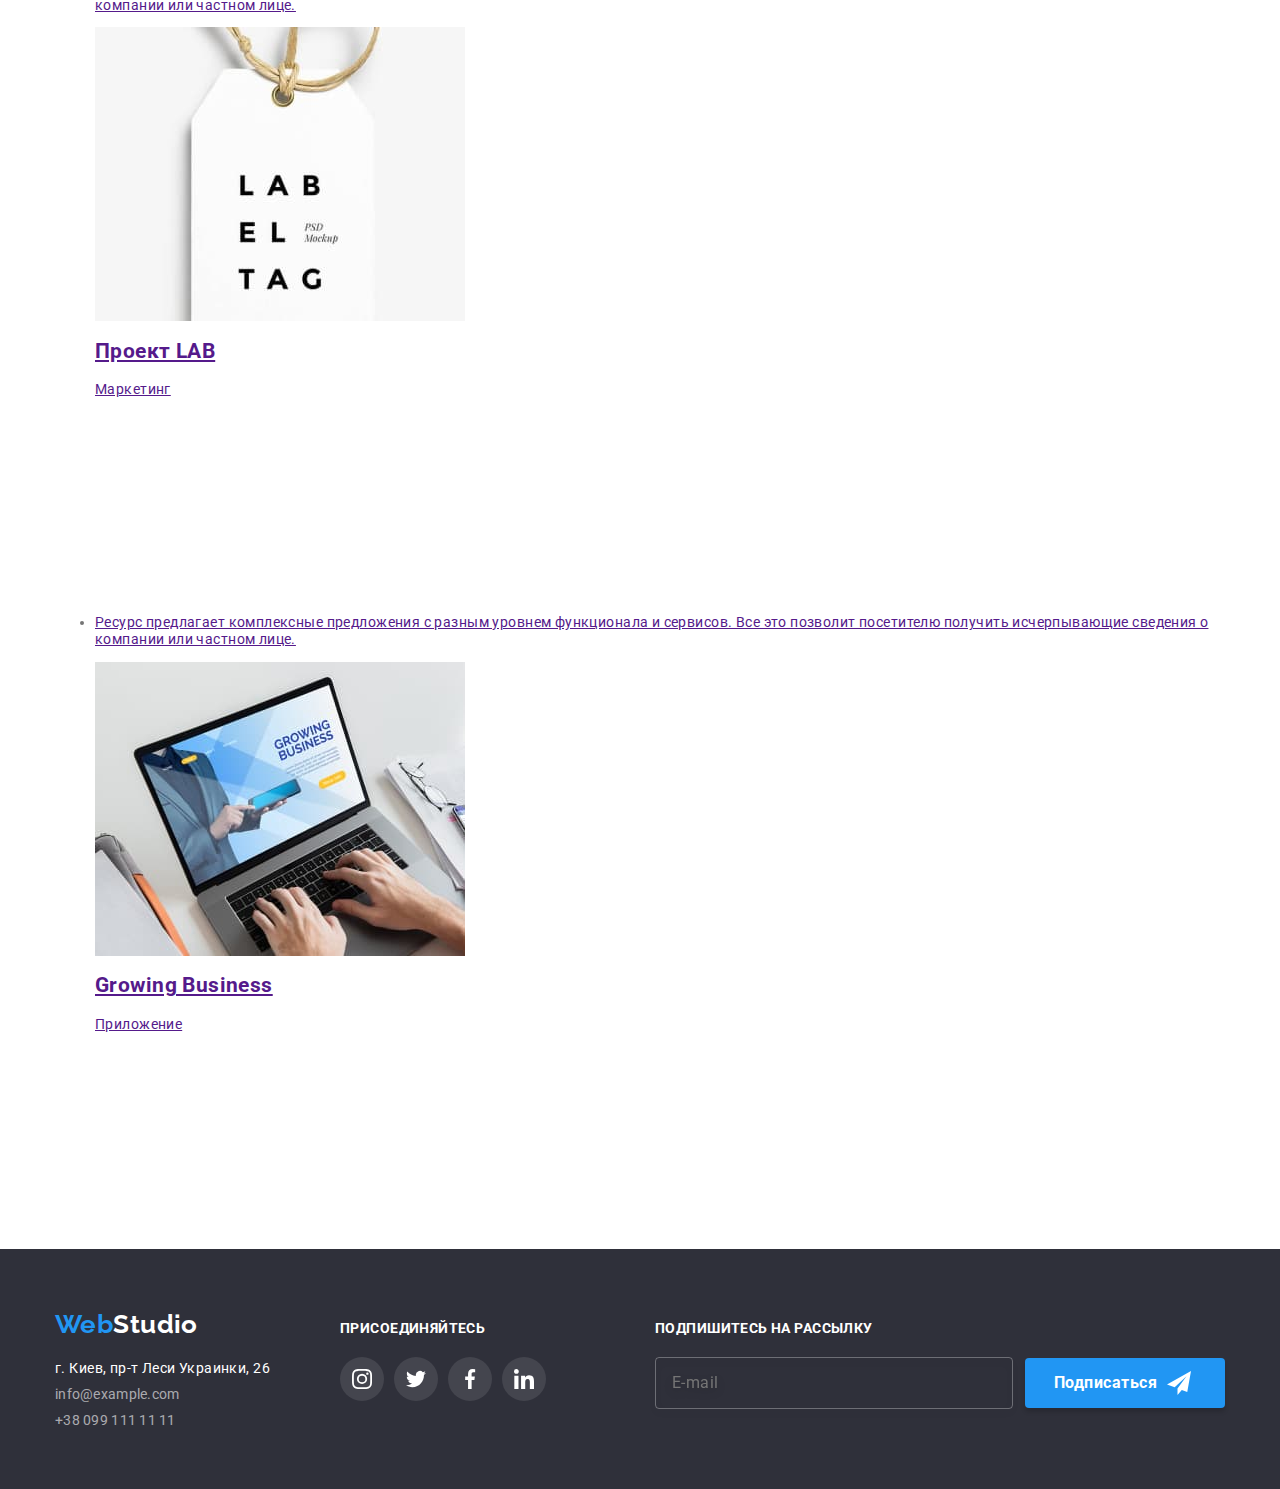
==== commit 090e5f15: "Добавил фильтр" ====
--- a/portfolio.html
+++ b/portfolio.html
@@ -68,20 +68,20 @@
     <main>
       <section class="filter">
         <div class="container">
-          <ul class="list-style button-flex">
-            <li class="filter-flex">
+          <ul class="filter__list">
+            <li class="filter__items">
               <button type="button" class="button button--current">Все</button>
             </li>
-            <li class="filter-flex">
+            <li class="filter__items">
               <button type="button" class="button">Веб-сайты</button>
             </li>
-            <li class="filter-flex">
+            <li class="filter__items">
               <button type="button" class="button">Приложения</button>
             </li>
-            <li class="filter-flex">
+            <li class="filter__items">
               <button type="button" class="button">Дизайн</button>
             </li>
-            <li class="filter-flex">
+            <li class="filter__items">
               <button type="button" class="button">Маркетинг</button>
             </li>
           </ul>
--- a/css/main.min.css
+++ b/css/main.min.css
@@ -1 +1 @@
-:root{--primary-background-color: #ffffff;--secondary-background-color: #2f303a;--button-bg-color: #f5f4fa;--hover-text-color: #2196f3;--text-color: #757575;--title-color: #212121;--hero-bg-hover: #188ce8;--contact-footer-text: rgba(255, 255, 255, 0.6);--logo-stan-color: #000000;--border-color: #eeeeee;--border-head-color: #ececec;--icons-border-color: #afb1b8;--thumb-color: rgba(47, 48, 58, 0.8);--black: #000000;--border-second-color: rgba(0, 0, 0, 0.1);--pot-card-bg: rgba(33, 150, 243, 0.9);--cubic-bezier: cubic-bezier(0.4, 0, 0.2, 1);--input-border-color: rgba(33, 33, 33, 0.2);--placeholder-color: rgba(117, 117, 117, 0.5);--body-font-family: "Roboto", sans-serif;--logo-font-family: "Raleway", sans-serif}html{box-sizing:border-box}*,::before,::after{box-sizing:inherit}body{font-family:var(--body-font-family);background-color:var(--primary-background-color);font-style:normal;font-size:14px;line-height:1.2;letter-spacing:.03em;color:var(--text-color)}.container{margin-left:auto;margin-right:auto;padding-left:15px;padding-right:15px;width:1200px}img{display:block}.visually-hidden{position:absolute;width:1px;height:1px;margin:-1px;border:0;padding:0;white-space:nowrap;-webkit-clip-path:inset(100%);clip-path:inset(100%);clip:rect(0 0 0 0);overflow:hidden}.footer__contact-list,.connect__list,.client__list,.team__list,.social__list,.about__list,.advantages__list,.form__list,.header-contact,.header-menu{padding:0;margin:0;list-style:none}.filter,.client,.team,.about,.advantages{padding-top:94px;padding-bottom:94px}.client__title,.team__title,.about__title{font-weight:700;font-size:36px;text-align:center;color:var(--title-color);margin-top:0;margin-bottom:50px}.header-contact,.header-menu,.header{display:flex;align-items:center;justify-content:space-between}.logo{text-decoration:none;font-family:"Raleway",sans-serif;font-weight:700;font-size:26px;color:var(--logo-stan-color)}.logo__span{color:var(--hover-text-color)}.footer-logo__color{color:var(--primary-background-color)}header{border-bottom:1px solid var(--border-head-color)}.header-nav{display:flex;align-items:center;justify-content:space-between}.header-menu{margin-left:93px}.header-menu .header-menu__link{display:block;color:var(--title-color);text-decoration:none;font-weight:500;line-height:1.14;letter-spacing:.02em;padding-top:32px;padding-bottom:32px;transition:color 250ms var(--cubic-bezier)}.header-menu__link{position:relative;display:block}.header-menu__link--current::after{content:"";display:block;position:absolute;bottom:-1px;width:100%;height:4px;border-radius:2px;background-color:var(--hover-text-color)}.header-menu .header-menu__link:hover,.header-menu .header-menu__link:focus{color:var(--hover-text-color)}.header-menu__items .header-menu__link--current{color:var(--hover-text-color)}.header-menu__items:not(:last-child){margin-right:50px}.header-contact__items:not(:last-child){margin-right:50px}.header-contact .header-contact__link{display:flex;align-items:center;font-weight:500;line-height:1.14;letter-spacing:.02em;color:var(--text-color);text-decoration:none;padding:32px 0;transition:color 250ms var(--cubic-bezier)}.header-contact .header-contact__link:hover,.header-contact .header-contact__link:focus{color:var(--hover-text-color)}.header-contact__icon{fill:currentColor;margin-right:10px}.button,.hero-box__button,.form__button,.connect__button{font-family:inherit;font-weight:500;font-size:16px;line-height:1.62;letter-spacing:.03em;color:var(--title-color);background-color:var(--button-bg-color);border-radius:4px;border-color:rgba(0,0,0,0);cursor:pointer;padding:6px 22px;min-width:73px;transition-property:background-color,box-shadow,color;transition-duration:250ms;transition-timing-function:var(--cubic-bezier)}.button:hover,.hero-box__button:hover,.form__button:hover,.connect__button:hover,.button:focus,.hero-box__button:focus,.form__button:focus,.connect__button:focus{color:var(--primary-background-color);background-color:var(--hover-text-color);box-shadow:0px 3px 1px rgba(0,0,0,.1),0px 1px 2px rgba(0,0,0,.08),0px 2px 2px rgba(0,0,0,.12)}.button.button--current,.button--current.hero-box__button,.button--current.form__button,.button--current.connect__button{color:var(--primary-background-color);background-color:var(--hover-text-color);box-shadow:0px 3px 1px rgba(0,0,0,.1),0px 1px 2px rgba(0,0,0,.08),0px 2px 2px rgba(0,0,0,.12)}.hero-box__button,.form__button,.connect__button{font-weight:700;line-height:1.9;color:var(--primary-background-color);background-color:var(--hover-text-color);border:0;box-shadow:0px 4px 4px rgba(0,0,0,.15);min-width:200px;padding:10px 32px}.hero-box__button:hover,.form__button:hover,.connect__button:hover,.hero-box__button:focus,.form__button:focus,.connect__button:focus{background-color:var(--hero-bg-hover);box-shadow:0px 4px 4px rgba(0,0,0,.15)}.connect__button{display:flex;align-items:center;padding-left:29px;padding-right:13px}.modal-button__close{display:flex;justify-content:center;align-items:center;position:absolute;cursor:pointer;top:8px;right:8px;border-radius:50%;width:30px;height:30px;padding:0;margin:0;border:1px solid var(--border-second-color);background-color:var(--primary-background-color);color:var(--black);transition:color 250ms var(--cubic-bezier)}.modal-button__close:hover,.modal-button__close:focus{color:var(--hover-text-color)}.form__button{text-align:center;padding:10px 55px}.hero-box{max-width:1600px;margin-left:auto;margin-right:auto;padding-top:200px;padding-bottom:200px;text-align:center;background-repeat:no-repeat;background-image:linear-gradient(rgba(47, 48, 58, 0.4), rgba(47, 48, 58, 0.4)),url(../images/hero.jpg)}.hero-box__title{margin-top:0;margin-bottom:30px;font-weight:900;font-size:44px;line-height:1.3;text-transform:uppercase;letter-spacing:.06em;color:var(--primary-background-color)}.backdrop{position:fixed;top:0;left:0;width:100%;height:100%;background-color:rgba(0,0,0,.2);opacity:1;transition:opacity 250ms var(--cubic-bezier);z-index:9}.backdrop.backdrop--is-hidden{visibility:hidden;opacity:0;pointer-events:none}.backdrop--is-hidden .modal{transform:translate(-50%, -50%) scale(0.2)}.modal{position:absolute;top:50%;left:50%;transform:translate(-50%, -50%) scale(1);min-width:528px;min-height:581px;background-color:var(--primary-background-color);box-shadow:0px 1px 3px rgba(0,0,0,.12),0px 1px 1px rgba(0,0,0,.14),0px 2px 1px rgba(0,0,0,.2);border-radius:4px;z-index:10;transition:transform 250ms var(--cubic-bezier)}.modal__icon{fill:currentColor}.form{width:448px;margin-left:auto;margin-right:auto;padding:40px 0}.form__title{margin:0;margin-bottom:12px;text-align:center;font-weight:700;font-size:20px;line-height:23px;text-align:center;letter-spacing:.03em;color:var(--title-color)}.form__list .form__field--button{text-align:center}.form__field{position:relative;display:flex;flex-direction:column;margin-bottom:10px;color:var(--text-color)}.form__field:nth-child(4){margin-bottom:20px}.form__label{display:inline-block;margin-bottom:4px;font-size:12px;line-height:1.17;letter-spacing:.01em;color:var(--text-color)}.form__input{font-size:12px;line-height:1.17;letter-spacing:.01em;border:1px solid var(--input-border-color);color:var(--text-color);border-radius:4px;margin:0;padding:12px 16px 12px 42px;transition:border-color 250ms var(--cubic-bezier)}.form__input:focus{border-color:var(--hover-text-color);outline:0;fill:var(--hover-text-color)}.form__coment{cursor:text;width:100%;min-height:120px;padding:12px 16px;resize:none}.form__coment::-moz-placeholder{color:var(--placeholder-color)}.form__coment:-ms-input-placeholder{color:var(--placeholder-color)}.form__coment::placeholder{color:var(--placeholder-color)}.form__icon{position:absolute;top:50%;left:12px;fill:var(--title-color);transition:fill 250ms var(--cubic-bezier)}.form__field:focus-within .form__icon{border-color:var(--hover-text-color);outline:0;fill:var(--hover-text-color)}.checkbox{-webkit-appearance:none;-moz-appearance:none;appearance:none}.checkbox:checked~.checkbox__icon{background-color:var(--hover-text-color);border-radius:2px;border:2px solid var(--hover-text-color)}.checkbox__field{display:flex;margin-bottom:30px;justify-content:center}.checkbox__text{padding-left:8px;line-height:1.7}.checkbox__text a:hover,.checkbox__text a:focus{text-decoration:none}.checkbox__text a{color:var(--hover-text-color)}.checkbox__icon{border:2px solid var(--black);border-radius:2px;transition:background-color 250ms var(--cubic-bezier),border-color 250ms var(--cubic-bezier)}.checkbox:focus .checkbox__icon{border-color:var(--hover-text-color)}.checkbox__terms{position:relative;display:inline-flex;align-items:center}.connect__icon{margin-left:10px}.connect__input{width:358px;border:1px solid rgba(255,255,255,.3);filter:drop-shadow(0px 4px 4px rgba(0, 0, 0, 0.15));border-radius:4px;background-color:rgba(0,0,0,0);font-size:16px;line-height:1.25;letter-spacing:.03em;color:var(--primary-background-color);padding:15px 16px;margin-right:12px}.connect__input:focus{border-color:var(--hover-text-color);outline:0;fill:var(--hover-text-color)}.advantages__list{display:flex}.advantages__item{width:calc((100% - 90px)/4)}.advantages__item:not(:last-child){margin-right:30px}.advantages__icon{display:flex;justify-content:center;align-items:center;height:120px;margin-bottom:30px;border-radius:4px;background-color:var(--button-bg-color)}.advantages__title{margin-top:0;margin-bottom:10px;font-weight:700;font-size:14px;line-height:1.14;text-transform:uppercase;color:var(--title-color)}.advantages__text{margin:0;line-height:1.7}.about{padding-top:0px}.about__list{display:flex}.about__list .about__item:not(:last-child){margin-right:30px}.about__item{position:relative}.about__thumb{position:absolute;bottom:0;width:100%;background-color:var(--thumb-color)}.about__text{margin:0;padding-top:27px;padding-bottom:27px;font-weight:700;line-height:16px;text-align:center;text-transform:uppercase;color:var(--primary-background-color)}.team{background-color:var(--button-bg-color)}.team__list,.social__list{display:flex;justify-content:center}.team__box{width:calc((100% - 90px)/4);background-color:var(--primary-background-color);border-radius:0px 0px 4px 4px;box-shadow:0px 1px 3px rgba(0,0,0,.12),0px 1px 1px rgba(0,0,0,.14),0px 2px 1px rgba(0,0,0,.2)}.team__box:not(:last-child){margin-right:30px}.team__card{padding-top:30px;padding-bottom:30px}.team__name{margin-top:0;margin-bottom:10px;font-weight:500;font-size:16px;letter-spacing:.03em;color:var(--title-color);text-align:center}.team__position{margin:0;font-size:16px;letter-spacing:.03em;color:var(--text-color);text-align:center;margin-bottom:16px}.social__list li:not(:last-child){margin-right:10px}.social__link,.connect-social__link{display:flex;align-items:center;justify-content:center;width:44px;height:44px;border-radius:50%;background-color:var(--primary-background-color);color:var(--icons-border-color);cursor:pointer;transition:color 250ms var(--cubic-bezier),background-color 250ms var(--cubic-bezier)}.social__link:hover,.connect-social__link:hover,.social__link:focus,.connect-social__link:focus{background-color:var(--hover-text-color);color:var(--primary-background-color)}.social__icon{fill:currentColor}.client__list{display:flex}.client__card{width:calc((100% - 150px)/6)}.client__card:not(:last-child){margin-right:30px}.client__link{display:flex;justify-content:center;align-items:center;border:1px solid var(--icons-border-color);border-radius:4px;fill:var(--icons-border-color);height:92px;background-color:var(--primary-background-color);cursor:pointer;transition:fill 250ms var(--cubic-bezier),border 250ms var(--cubic-bezier)}.client__link:hover,.client__link:focus{border:1px solid var(--hover-text-color);fill:var(--hover-text-color)}.client__icon{width:106px;height:60px}.footer{padding-top:60px;padding-bottom:60px;background-color:var(--secondary-background-color)}.footer__box,.footer__holder{display:flex;align-items:baseline;justify-content:space-between}.footer-address__box{margin-right:70px}.footer__logo{margin-bottom:20px}.address{font-style:normal;color:var(--primary-background-color)}.address__text{margin-top:0;margin-bottom:9px}.connect{display:block}.connect__title{margin-top:0;margin-bottom:20px;font-weight:700;font-size:14px;line-height:1.14;text-transform:uppercase;color:var(--primary-background-color)}.connect__list{display:flex;justify-content:space-between}.connect__list li:not(:last-child){margin-right:10px}.connect-social__link{background-color:rgba(255,255,255,.1)}.connect-social__link:hover,.connect-social__link:focus{background-color:var(--hover-text-color)}.footer-social__icon{fill:var(--primary-background-color)}.footer__contact-list a{line-height:1.14;letter-spacing:.02em;color:var(--contact-footer-text);text-decoration:none;transition:color 250ms var(--cubic-bezier)}.footer__contact-list a:hover,.footer__contact-list a:focus{color:var(--hover-text-color)}.footer_link{display:inline-block;margin-bottom:9px}/*# sourceMappingURL=main.min.css.map */+:root{--primary-background-color: #ffffff;--secondary-background-color: #2f303a;--button-bg-color: #f5f4fa;--hover-text-color: #2196f3;--text-color: #757575;--title-color: #212121;--hero-bg-hover: #188ce8;--contact-footer-text: rgba(255, 255, 255, 0.6);--logo-stan-color: #000000;--border-color: #eeeeee;--border-head-color: #ececec;--icons-border-color: #afb1b8;--thumb-color: rgba(47, 48, 58, 0.8);--black: #000000;--border-second-color: rgba(0, 0, 0, 0.1);--pot-card-bg: rgba(33, 150, 243, 0.9);--cubic-bezier: cubic-bezier(0.4, 0, 0.2, 1);--input-border-color: rgba(33, 33, 33, 0.2);--placeholder-color: rgba(117, 117, 117, 0.5);--body-font-family: "Roboto", sans-serif;--logo-font-family: "Raleway", sans-serif}html{box-sizing:border-box}*,::before,::after{box-sizing:inherit}body{font-family:var(--body-font-family);background-color:var(--primary-background-color);font-style:normal;font-size:14px;line-height:1.2;letter-spacing:.03em;color:var(--text-color)}.container{margin-left:auto;margin-right:auto;padding-left:15px;padding-right:15px;width:1200px}img{display:block}.visually-hidden{position:absolute;width:1px;height:1px;margin:-1px;border:0;padding:0;white-space:nowrap;-webkit-clip-path:inset(100%);clip-path:inset(100%);clip:rect(0 0 0 0);overflow:hidden}.filter__list,.footer__contact-list,.connect__list,.client__list,.team__list,.social__list,.about__list,.advantages__list,.form__list,.header-contact,.header-menu{padding:0;margin:0;list-style:none}.filter,.client,.team,.about,.advantages{padding-top:94px;padding-bottom:94px}.client__title,.team__title,.about__title{font-weight:700;font-size:36px;text-align:center;color:var(--title-color);margin-top:0;margin-bottom:50px}.header-contact,.header-menu,.header{display:flex;align-items:center;justify-content:space-between}.logo{text-decoration:none;font-family:"Raleway",sans-serif;font-weight:700;font-size:26px;color:var(--logo-stan-color)}.logo__span{color:var(--hover-text-color)}.footer-logo__color{color:var(--primary-background-color)}header{border-bottom:1px solid var(--border-head-color)}.header-nav{display:flex;align-items:center;justify-content:space-between}.header-menu{margin-left:93px}.header-menu .header-menu__link{display:block;color:var(--title-color);text-decoration:none;font-weight:500;line-height:1.14;letter-spacing:.02em;padding-top:32px;padding-bottom:32px;transition:color 250ms var(--cubic-bezier)}.header-menu__link{position:relative;display:block}.header-menu__link--current::after{content:"";display:block;position:absolute;bottom:-1px;width:100%;height:4px;border-radius:2px;background-color:var(--hover-text-color)}.header-menu .header-menu__link:hover,.header-menu .header-menu__link:focus{color:var(--hover-text-color)}.header-menu__items .header-menu__link--current{color:var(--hover-text-color)}.header-menu__items:not(:last-child){margin-right:50px}.header-contact__items:not(:last-child){margin-right:50px}.header-contact .header-contact__link{display:flex;align-items:center;font-weight:500;line-height:1.14;letter-spacing:.02em;color:var(--text-color);text-decoration:none;padding:32px 0;transition:color 250ms var(--cubic-bezier)}.header-contact .header-contact__link:hover,.header-contact .header-contact__link:focus{color:var(--hover-text-color)}.header-contact__icon{fill:currentColor;margin-right:10px}.button,.hero-box__button,.form__button,.connect__button{font-family:inherit;font-weight:500;font-size:16px;line-height:1.62;letter-spacing:.03em;color:var(--title-color);background-color:var(--button-bg-color);border-radius:4px;border-color:rgba(0,0,0,0);cursor:pointer;padding:6px 22px;min-width:73px;transition-property:background-color,box-shadow,color;transition-duration:250ms;transition-timing-function:var(--cubic-bezier)}.button:hover,.hero-box__button:hover,.form__button:hover,.connect__button:hover,.button:focus,.hero-box__button:focus,.form__button:focus,.connect__button:focus{color:var(--primary-background-color);background-color:var(--hover-text-color);box-shadow:0px 3px 1px rgba(0,0,0,.1),0px 1px 2px rgba(0,0,0,.08),0px 2px 2px rgba(0,0,0,.12)}.button.button--current,.button--current.hero-box__button,.button--current.form__button,.button--current.connect__button{color:var(--primary-background-color);background-color:var(--hover-text-color);box-shadow:0px 3px 1px rgba(0,0,0,.1),0px 1px 2px rgba(0,0,0,.08),0px 2px 2px rgba(0,0,0,.12)}.hero-box__button,.form__button,.connect__button{font-weight:700;line-height:1.9;color:var(--primary-background-color);background-color:var(--hover-text-color);border:0;box-shadow:0px 4px 4px rgba(0,0,0,.15);min-width:200px;padding:10px 32px}.hero-box__button:hover,.form__button:hover,.connect__button:hover,.hero-box__button:focus,.form__button:focus,.connect__button:focus{background-color:var(--hero-bg-hover);box-shadow:0px 4px 4px rgba(0,0,0,.15)}.connect__button{display:flex;align-items:center;padding-left:29px;padding-right:13px}.modal-button__close{display:flex;justify-content:center;align-items:center;position:absolute;cursor:pointer;top:8px;right:8px;border-radius:50%;width:30px;height:30px;padding:0;margin:0;border:1px solid var(--border-second-color);background-color:var(--primary-background-color);color:var(--black);transition:color 250ms var(--cubic-bezier)}.modal-button__close:hover,.modal-button__close:focus{color:var(--hover-text-color)}.form__button{text-align:center;padding:10px 55px}.hero-box{max-width:1600px;margin-left:auto;margin-right:auto;padding-top:200px;padding-bottom:200px;text-align:center;background-repeat:no-repeat;background-image:linear-gradient(rgba(47, 48, 58, 0.4), rgba(47, 48, 58, 0.4)),url(../images/hero.jpg)}.hero-box__title{margin-top:0;margin-bottom:30px;font-weight:900;font-size:44px;line-height:1.3;text-transform:uppercase;letter-spacing:.06em;color:var(--primary-background-color)}.backdrop{position:fixed;top:0;left:0;width:100%;height:100%;background-color:rgba(0,0,0,.2);opacity:1;transition:opacity 250ms var(--cubic-bezier);z-index:9}.backdrop.backdrop--is-hidden{visibility:hidden;opacity:0;pointer-events:none}.backdrop--is-hidden .modal{transform:translate(-50%, -50%) scale(0.2)}.modal{position:absolute;top:50%;left:50%;transform:translate(-50%, -50%) scale(1);min-width:528px;min-height:581px;background-color:var(--primary-background-color);box-shadow:0px 1px 3px rgba(0,0,0,.12),0px 1px 1px rgba(0,0,0,.14),0px 2px 1px rgba(0,0,0,.2);border-radius:4px;z-index:10;transition:transform 250ms var(--cubic-bezier)}.modal__icon{fill:currentColor}.form{width:448px;margin-left:auto;margin-right:auto;padding:40px 0}.form__title{margin:0;margin-bottom:12px;text-align:center;font-weight:700;font-size:20px;line-height:23px;text-align:center;letter-spacing:.03em;color:var(--title-color)}.form__list .form__field--button{text-align:center}.form__field{position:relative;display:flex;flex-direction:column;margin-bottom:10px;color:var(--text-color)}.form__field:nth-child(4){margin-bottom:20px}.form__label{display:inline-block;margin-bottom:4px;font-size:12px;line-height:1.17;letter-spacing:.01em;color:var(--text-color)}.form__input{font-size:12px;line-height:1.17;letter-spacing:.01em;border:1px solid var(--input-border-color);color:var(--text-color);border-radius:4px;margin:0;padding:12px 16px 12px 42px;transition:border-color 250ms var(--cubic-bezier)}.form__input:focus{border-color:var(--hover-text-color);outline:0;fill:var(--hover-text-color)}.form__coment{cursor:text;width:100%;min-height:120px;padding:12px 16px;resize:none}.form__coment::-moz-placeholder{color:var(--placeholder-color)}.form__coment:-ms-input-placeholder{color:var(--placeholder-color)}.form__coment::placeholder{color:var(--placeholder-color)}.form__icon{position:absolute;top:50%;left:12px;fill:var(--title-color);transition:fill 250ms var(--cubic-bezier)}.form__field:focus-within .form__icon{border-color:var(--hover-text-color);outline:0;fill:var(--hover-text-color)}.checkbox{-webkit-appearance:none;-moz-appearance:none;appearance:none}.checkbox:checked~.checkbox__icon{background-color:var(--hover-text-color);border-radius:2px;border:2px solid var(--hover-text-color)}.checkbox__field{display:flex;margin-bottom:30px;justify-content:center}.checkbox__text{padding-left:8px;line-height:1.7}.checkbox__text a:hover,.checkbox__text a:focus{text-decoration:none}.checkbox__text a{color:var(--hover-text-color)}.checkbox__icon{border:2px solid var(--black);border-radius:2px;transition:background-color 250ms var(--cubic-bezier),border-color 250ms var(--cubic-bezier)}.checkbox:focus .checkbox__icon{border-color:var(--hover-text-color)}.checkbox__terms{position:relative;display:inline-flex;align-items:center}.connect__icon{margin-left:10px}.connect__input{width:358px;border:1px solid rgba(255,255,255,.3);filter:drop-shadow(0px 4px 4px rgba(0, 0, 0, 0.15));border-radius:4px;background-color:rgba(0,0,0,0);font-size:16px;line-height:1.25;letter-spacing:.03em;color:var(--primary-background-color);padding:15px 16px;margin-right:12px}.connect__input:focus{border-color:var(--hover-text-color);outline:0;fill:var(--hover-text-color)}.advantages__list{display:flex}.advantages__item{width:calc((100% - 90px)/4)}.advantages__item:not(:last-child){margin-right:30px}.advantages__icon{display:flex;justify-content:center;align-items:center;height:120px;margin-bottom:30px;border-radius:4px;background-color:var(--button-bg-color)}.advantages__title{margin-top:0;margin-bottom:10px;font-weight:700;font-size:14px;line-height:1.14;text-transform:uppercase;color:var(--title-color)}.advantages__text{margin:0;line-height:1.7}.about{padding-top:0px}.about__list{display:flex}.about__list .about__item:not(:last-child){margin-right:30px}.about__item{position:relative}.about__thumb{position:absolute;bottom:0;width:100%;background-color:var(--thumb-color)}.about__text{margin:0;padding-top:27px;padding-bottom:27px;font-weight:700;line-height:16px;text-align:center;text-transform:uppercase;color:var(--primary-background-color)}.team{background-color:var(--button-bg-color)}.team__list,.social__list{display:flex;justify-content:center}.team__box{width:calc((100% - 90px)/4);background-color:var(--primary-background-color);border-radius:0px 0px 4px 4px;box-shadow:0px 1px 3px rgba(0,0,0,.12),0px 1px 1px rgba(0,0,0,.14),0px 2px 1px rgba(0,0,0,.2)}.team__box:not(:last-child){margin-right:30px}.team__card{padding-top:30px;padding-bottom:30px}.team__name{margin-top:0;margin-bottom:10px;font-weight:500;font-size:16px;letter-spacing:.03em;color:var(--title-color);text-align:center}.team__position{margin:0;font-size:16px;letter-spacing:.03em;color:var(--text-color);text-align:center;margin-bottom:16px}.social__list li:not(:last-child){margin-right:10px}.social__link,.connect-social__link{display:flex;align-items:center;justify-content:center;width:44px;height:44px;border-radius:50%;background-color:var(--primary-background-color);color:var(--icons-border-color);cursor:pointer;transition:color 250ms var(--cubic-bezier),background-color 250ms var(--cubic-bezier)}.social__link:hover,.connect-social__link:hover,.social__link:focus,.connect-social__link:focus{background-color:var(--hover-text-color);color:var(--primary-background-color)}.social__icon{fill:currentColor}.client__list{display:flex}.client__card{width:calc((100% - 150px)/6)}.client__card:not(:last-child){margin-right:30px}.client__link{display:flex;justify-content:center;align-items:center;border:1px solid var(--icons-border-color);border-radius:4px;fill:var(--icons-border-color);height:92px;background-color:var(--primary-background-color);cursor:pointer;transition:fill 250ms var(--cubic-bezier),border 250ms var(--cubic-bezier)}.client__link:hover,.client__link:focus{border:1px solid var(--hover-text-color);fill:var(--hover-text-color)}.client__icon{width:106px;height:60px}.footer{padding-top:60px;padding-bottom:60px;background-color:var(--secondary-background-color)}.footer__box,.footer__holder{display:flex;align-items:baseline;justify-content:space-between}.footer-address__box{margin-right:70px}.footer__logo{margin-bottom:20px}.address{font-style:normal;color:var(--primary-background-color)}.address__text{margin-top:0;margin-bottom:9px}.connect{display:block}.connect__title{margin-top:0;margin-bottom:20px;font-weight:700;font-size:14px;line-height:1.14;text-transform:uppercase;color:var(--primary-background-color)}.connect__list{display:flex;justify-content:space-between}.connect__list li:not(:last-child){margin-right:10px}.connect-social__link{background-color:rgba(255,255,255,.1)}.connect-social__link:hover,.connect-social__link:focus{background-color:var(--hover-text-color)}.footer-social__icon{fill:var(--primary-background-color)}.footer__contact-list a{line-height:1.14;letter-spacing:.02em;color:var(--contact-footer-text);text-decoration:none;transition:color 250ms var(--cubic-bezier)}.footer__contact-list a:hover,.footer__contact-list a:focus{color:var(--hover-text-color)}.footer_link{display:inline-block;margin-bottom:9px}.filter__list{display:flex;justify-content:center}.filter__list .filter__items:not(:last-child){margin-right:8px}/*# sourceMappingURL=main.min.css.map */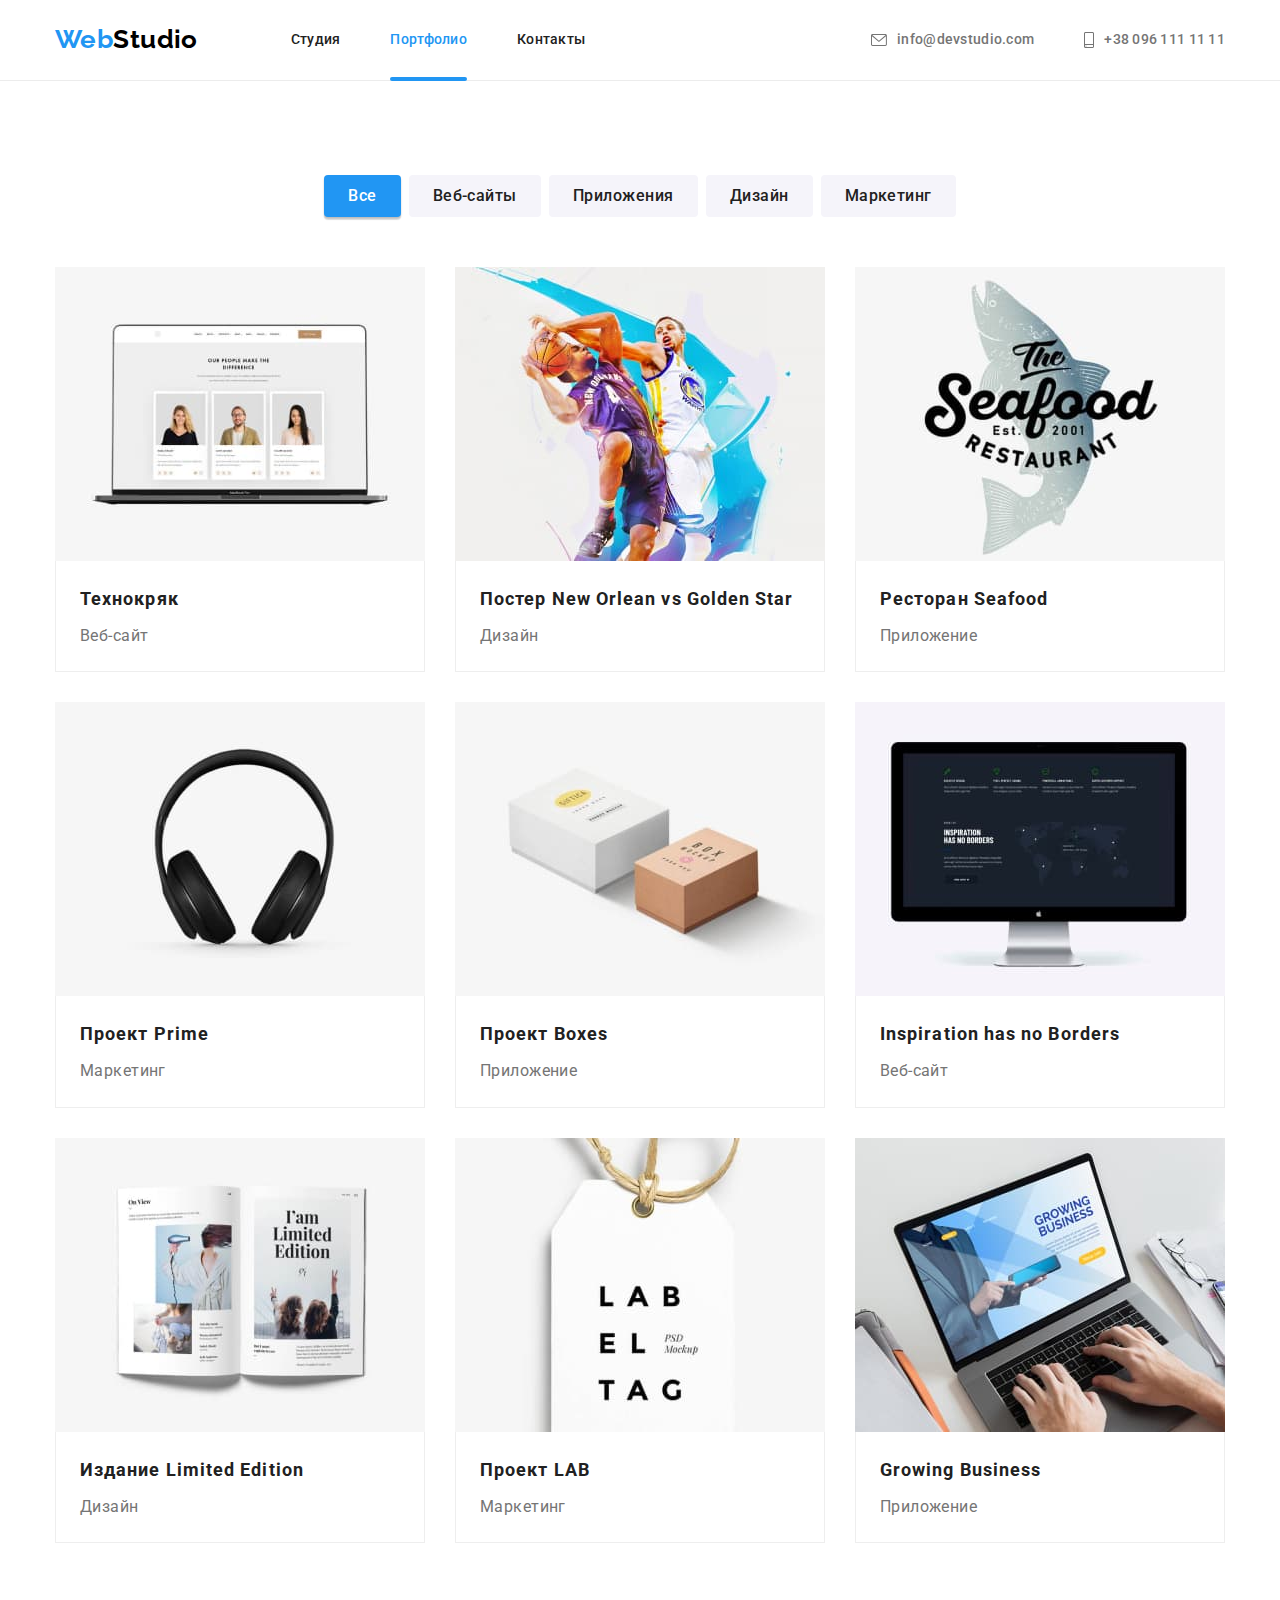
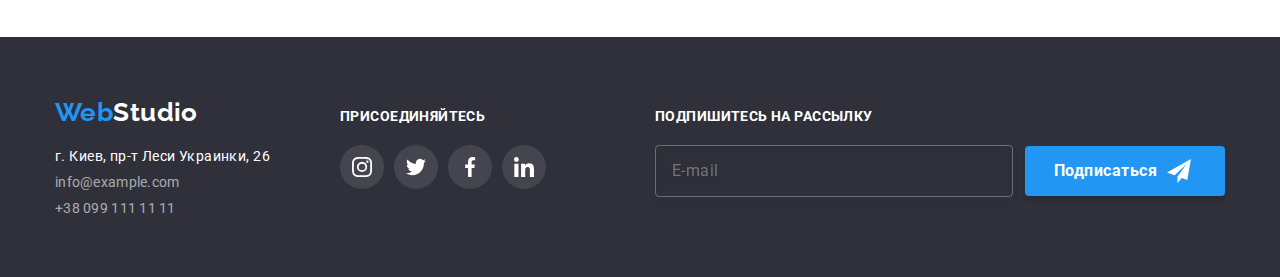
==== commit e37072ad: "Закончил портфолио" ====
--- a/portfolio.html
+++ b/portfolio.html
@@ -66,9 +66,9 @@
     </header>
     <!-- Фильтр проектов-->
     <main>
-      <section class="filter">
+      <section class="portfolio">
         <div class="container">
-          <ul class="filter__list">
+          <ul class="filter">
             <li class="filter__items">
               <button type="button" class="button button--current">Все</button>
             </li>
@@ -88,48 +88,48 @@
 
           <!-- Список проектов -->
 
-          <h1 class="visually-hidden">Все проекты</h1>
-          <ul class="list-style card-flex">
-            <li class="filter card-box">
-              <a href="" class="link-hover">
-                <div class="port-thumb">
-                  <p class="card-text">
-                    Ресурс предлагает комплексные предложения с разным уровнем
-                    функционала и сервисов. Все это позволит посетителю получить
-                    исчерпывающие сведения о компании или частном лице.
-                  </p>
-
-                  <img
-                    class="port-img"
+          <h1 class="card visually-hidden">Все проекты</h1>
+          <ul class="card__list">
+            <li class="card__box">
+              <a href="" class="card__aside">
+                <div class="card__thumb">
+                  <p class="card__text">
+                    Ресурс предлагает комплексные предложения с разным уровнем
+                    функционала и сервисов. Все это позволит посетителю получить
+                    исчерпывающие сведения о компании или частном лице.
+                  </p>
+
+                  <img
+                    class="card__img"
                     src="./images/Portfolio/1.jpg"
                     alt="Страница веб сайта"
                     width="370"
                   />
                 </div>
-                <div class="card-border">
-                  <h2 class="project-title">Технокряк</h2>
+                <div class="card__border">
+                  <h2 class="project__title">Технокряк</h2>
                   <p class="description">Веб-сайт</p>
                 </div>
               </a>
             </li>
 
-            <li class="filter card-box">
-              <a href="" class="link-hover">
-                <div class="port-thumb">
-                  <p class="card-text">
-                    Ресурс предлагает комплексные предложения с разным уровнем
-                    функционала и сервисов. Все это позволит посетителю получить
-                    исчерпывающие сведения о компании или частном лице.
-                  </p>
-                  <img
-                    class="port-img"
+            <li class="card__box">
+              <a href="" class="card__aside">
+                <div class="card__thumb">
+                  <p class="card__text">
+                    Ресурс предлагает комплексные предложения с разным уровнем
+                    функционала и сервисов. Все это позволит посетителю получить
+                    исчерпывающие сведения о компании или частном лице.
+                  </p>
+                  <img
+                    class="card__img"
                     src="./images/Portfolio/2.jpg"
                     alt="игроки в баскетбол"
                     width="370"
                   />
                 </div>
-                <div class="card-border">
-                  <h2 class="project-title">
+                <div class="card__border">
+                  <h2 class="project__title">
                     Постер New Orlean vs Golden Star
                   </h2>
                   <p class="description">Дизайн</p>
@@ -137,155 +137,155 @@
               </a>
             </li>
 
-            <li class="filter card-box">
-              <a href="" class="link-hover">
-                <div class="port-thumb">
-                  <p class="card-text">
-                    Ресурс предлагает комплексные предложения с разным уровнем
-                    функционала и сервисов. Все это позволит посетителю получить
-                    исчерпывающие сведения о компании или частном лице.
-                  </p>
-                  <img
-                    class="port-img"
+            <li class="card__box">
+              <a href="" class="card__aside">
+                <div class="card__thumb">
+                  <p class="card__text">
+                    Ресурс предлагает комплексные предложения с разным уровнем
+                    функционала и сервисов. Все это позволит посетителю получить
+                    исчерпывающие сведения о компании или частном лице.
+                  </p>
+                  <img
+                    class="card__img"
                     src="./images/Portfolio/3.jpg"
                     alt="Логотип ресторана"
                     width="370"
                   />
                 </div>
-                <div class="card-border">
-                  <h2 class="project-title">Ресторан Seafood</h2>
+                <div class="card__border">
+                  <h2 class="project__title">Ресторан Seafood</h2>
                   <p class="description">Приложение</p>
                 </div>
               </a>
             </li>
 
-            <li class="filter card-box">
-              <a href="" class="link-hover">
-                <div class="port-thumb">
-                  <p class="card-text">
-                    Ресурс предлагает комплексные предложения с разным уровнем
-                    функционала и сервисов. Все это позволит посетителю получить
-                    исчерпывающие сведения о компании или частном лице.
-                  </p>
-                  <img
-                    class="port-img"
+            <li class="card__box">
+              <a href="" class="card__aside">
+                <div class="card__thumb">
+                  <p class="card__text">
+                    Ресурс предлагает комплексные предложения с разным уровнем
+                    функционала и сервисов. Все это позволит посетителю получить
+                    исчерпывающие сведения о компании или частном лице.
+                  </p>
+                  <img
+                    class="card__img"
                     src="./images/Portfolio/4.jpg"
                     alt="Наушники"
                     width="370"
                   />
                 </div>
-                <div class="card-border">
-                  <h2 class="project-title">Проект Prime</h2>
+                <div class="card__border">
+                  <h2 class="project__title">Проект Prime</h2>
                   <p class="description">Маркетинг</p>
                 </div>
               </a>
             </li>
 
-            <li class="filter card-box">
-              <a href="" class="link-hover">
-                <div class="port-thumb">
-                  <p class="card-text">
-                    Ресурс предлагает комплексные предложения с разным уровнем
-                    функционала и сервисов. Все это позволит посетителю получить
-                    исчерпывающие сведения о компании или частном лице.
-                  </p>
-                  <img
-                    class="port-img"
+            <li class="card__box">
+              <a href="" class="card__aside">
+                <div class="card__thumb">
+                  <p class="card__text">
+                    Ресурс предлагает комплексные предложения с разным уровнем
+                    функционала и сервисов. Все это позволит посетителю получить
+                    исчерпывающие сведения о компании или частном лице.
+                  </p>
+                  <img
+                    class="card__img"
                     src="./images/Portfolio/5.jpg"
                     alt="Две коробки"
                     width="370"
                   />
                 </div>
-                <div class="card-border">
-                  <h2 class="project-title">Проект Boxes</h2>
+                <div class="card__border">
+                  <h2 class="project__title">Проект Boxes</h2>
                   <p class="description">Приложение</p>
                 </div>
               </a>
             </li>
 
-            <li class="filter card-box">
-              <a href="" class="link-hover">
-                <div class="port-thumb">
-                  <p class="card-text">
-                    Ресурс предлагает комплексные предложения с разным уровнем
-                    функционала и сервисов. Все это позволит посетителю получить
-                    исчерпывающие сведения о компании или частном лице.
-                  </p>
-                  <img
-                    class="port-img"
+            <li class="card__box">
+              <a href="" class="card__aside">
+                <div class="card__thumb">
+                  <p class="card__text">
+                    Ресурс предлагает комплексные предложения с разным уровнем
+                    функционала и сервисов. Все это позволит посетителю получить
+                    исчерпывающие сведения о компании или частном лице.
+                  </p>
+                  <img
+                    class="card__img"
                     src="./images/Portfolio/6.jpg"
                     alt="Страница сайта"
                     width="370"
                   />
                 </div>
-                <div class="card-border">
-                  <h2 class="project-title">Inspiration has no Borders</h2>
+                <div class="card__border">
+                  <h2 class="project__title">Inspiration has no Borders</h2>
                   <p class="description">Веб-сайт</p>
                 </div>
               </a>
             </li>
 
-            <li class="filter card-box">
-              <a href="" class="link-hover">
-                <div class="port-thumb">
-                  <p class="card-text">
-                    Ресурс предлагает комплексные предложения с разным уровнем
-                    функционала и сервисов. Все это позволит посетителю получить
-                    исчерпывающие сведения о компании или частном лице.
-                  </p>
-                  <img
-                    class="port-img"
+            <li class="card__box">
+              <a href="" class="card__aside">
+                <div class="card__thumb">
+                  <p class="card__text">
+                    Ресурс предлагает комплексные предложения с разным уровнем
+                    функционала и сервисов. Все это позволит посетителю получить
+                    исчерпывающие сведения о компании или частном лице.
+                  </p>
+                  <img
+                    class="card__img"
                     src="./images/Portfolio/7.jpg"
                     alt="Страница журнала"
                     width="370"
                   />
                 </div>
-                <div class="card-border">
-                  <h2 class="project-title">Издание Limited Edition</h2>
+                <div class="card__border">
+                  <h2 class="project__title">Издание Limited Edition</h2>
                   <p class="description">Дизайн</p>
                 </div>
               </a>
             </li>
 
-            <li class="filter card-box">
-              <a href="" class="link-hover">
-                <div class="port-thumb">
-                  <p class="card-text">
-                    Ресурс предлагает комплексные предложения с разным уровнем
-                    функционала и сервисов. Все это позволит посетителю получить
-                    исчерпывающие сведения о компании или частном лице.
-                  </p>
-                  <img
-                    class="port-img"
+            <li class="card__box">
+              <a href="" class="card__aside">
+                <div class="card__thumb">
+                  <p class="card__text">
+                    Ресурс предлагает комплексные предложения с разным уровнем
+                    функционала и сервисов. Все это позволит посетителю получить
+                    исчерпывающие сведения о компании или частном лице.
+                  </p>
+                  <img
+                    class="card__img"
                     src="./images/Portfolio/8.jpg"
                     alt="Ярлык с надписью лаб"
                     width="370"
                   />
                 </div>
-                <div class="card-border">
-                  <h2 class="project-title">Проект LAB</h2>
+                <div class="card__border">
+                  <h2 class="project__title">Проект LAB</h2>
                   <p class="description">Маркетинг</p>
                 </div>
               </a>
             </li>
 
-            <li class="filter card-box">
-              <a href="" class="link-hover">
-                <div class="port-thumb">
-                  <p class="card-text">
-                    Ресурс предлагает комплексные предложения с разным уровнем
-                    функционала и сервисов. Все это позволит посетителю получить
-                    исчерпывающие сведения о компании или частном лице.
-                  </p>
-                  <img
-                    class="port-img"
+            <li class="card__box">
+              <a href="" class="card__aside">
+                <div class="card__thumb">
+                  <p class="card__text">
+                    Ресурс предлагает комплексные предложения с разным уровнем
+                    функционала и сервисов. Все это позволит посетителю получить
+                    исчерпывающие сведения о компании или частном лице.
+                  </p>
+                  <img
+                    class="card__img"
                     src="./images/Portfolio/9.jpg"
                     alt="Человек работает за ноутбуком"
                     width="370"
                   />
                 </div>
-                <div class="card-border">
-                  <h2 class="project-title">Growing Business</h2>
+                <div class="card__border">
+                  <h2 class="project__title">Growing Business</h2>
                   <p class="description">Приложение</p>
                 </div>
               </a>
--- a/css/main.min.css
+++ b/css/main.min.css
@@ -1 +1 @@
-:root{--primary-background-color: #ffffff;--secondary-background-color: #2f303a;--button-bg-color: #f5f4fa;--hover-text-color: #2196f3;--text-color: #757575;--title-color: #212121;--hero-bg-hover: #188ce8;--contact-footer-text: rgba(255, 255, 255, 0.6);--logo-stan-color: #000000;--border-color: #eeeeee;--border-head-color: #ececec;--icons-border-color: #afb1b8;--thumb-color: rgba(47, 48, 58, 0.8);--black: #000000;--border-second-color: rgba(0, 0, 0, 0.1);--pot-card-bg: rgba(33, 150, 243, 0.9);--cubic-bezier: cubic-bezier(0.4, 0, 0.2, 1);--input-border-color: rgba(33, 33, 33, 0.2);--placeholder-color: rgba(117, 117, 117, 0.5);--body-font-family: "Roboto", sans-serif;--logo-font-family: "Raleway", sans-serif}html{box-sizing:border-box}*,::before,::after{box-sizing:inherit}body{font-family:var(--body-font-family);background-color:var(--primary-background-color);font-style:normal;font-size:14px;line-height:1.2;letter-spacing:.03em;color:var(--text-color)}.container{margin-left:auto;margin-right:auto;padding-left:15px;padding-right:15px;width:1200px}img{display:block}.visually-hidden{position:absolute;width:1px;height:1px;margin:-1px;border:0;padding:0;white-space:nowrap;-webkit-clip-path:inset(100%);clip-path:inset(100%);clip:rect(0 0 0 0);overflow:hidden}.filter__list,.footer__contact-list,.connect__list,.client__list,.team__list,.social__list,.about__list,.advantages__list,.form__list,.header-contact,.header-menu{padding:0;margin:0;list-style:none}.filter,.client,.team,.about,.advantages{padding-top:94px;padding-bottom:94px}.client__title,.team__title,.about__title{font-weight:700;font-size:36px;text-align:center;color:var(--title-color);margin-top:0;margin-bottom:50px}.header-contact,.header-menu,.header{display:flex;align-items:center;justify-content:space-between}.logo{text-decoration:none;font-family:"Raleway",sans-serif;font-weight:700;font-size:26px;color:var(--logo-stan-color)}.logo__span{color:var(--hover-text-color)}.footer-logo__color{color:var(--primary-background-color)}header{border-bottom:1px solid var(--border-head-color)}.header-nav{display:flex;align-items:center;justify-content:space-between}.header-menu{margin-left:93px}.header-menu .header-menu__link{display:block;color:var(--title-color);text-decoration:none;font-weight:500;line-height:1.14;letter-spacing:.02em;padding-top:32px;padding-bottom:32px;transition:color 250ms var(--cubic-bezier)}.header-menu__link{position:relative;display:block}.header-menu__link--current::after{content:"";display:block;position:absolute;bottom:-1px;width:100%;height:4px;border-radius:2px;background-color:var(--hover-text-color)}.header-menu .header-menu__link:hover,.header-menu .header-menu__link:focus{color:var(--hover-text-color)}.header-menu__items .header-menu__link--current{color:var(--hover-text-color)}.header-menu__items:not(:last-child){margin-right:50px}.header-contact__items:not(:last-child){margin-right:50px}.header-contact .header-contact__link{display:flex;align-items:center;font-weight:500;line-height:1.14;letter-spacing:.02em;color:var(--text-color);text-decoration:none;padding:32px 0;transition:color 250ms var(--cubic-bezier)}.header-contact .header-contact__link:hover,.header-contact .header-contact__link:focus{color:var(--hover-text-color)}.header-contact__icon{fill:currentColor;margin-right:10px}.button,.hero-box__button,.form__button,.connect__button{font-family:inherit;font-weight:500;font-size:16px;line-height:1.62;letter-spacing:.03em;color:var(--title-color);background-color:var(--button-bg-color);border-radius:4px;border-color:rgba(0,0,0,0);cursor:pointer;padding:6px 22px;min-width:73px;transition-property:background-color,box-shadow,color;transition-duration:250ms;transition-timing-function:var(--cubic-bezier)}.button:hover,.hero-box__button:hover,.form__button:hover,.connect__button:hover,.button:focus,.hero-box__button:focus,.form__button:focus,.connect__button:focus{color:var(--primary-background-color);background-color:var(--hover-text-color);box-shadow:0px 3px 1px rgba(0,0,0,.1),0px 1px 2px rgba(0,0,0,.08),0px 2px 2px rgba(0,0,0,.12)}.button.button--current,.button--current.hero-box__button,.button--current.form__button,.button--current.connect__button{color:var(--primary-background-color);background-color:var(--hover-text-color);box-shadow:0px 3px 1px rgba(0,0,0,.1),0px 1px 2px rgba(0,0,0,.08),0px 2px 2px rgba(0,0,0,.12)}.hero-box__button,.form__button,.connect__button{font-weight:700;line-height:1.9;color:var(--primary-background-color);background-color:var(--hover-text-color);border:0;box-shadow:0px 4px 4px rgba(0,0,0,.15);min-width:200px;padding:10px 32px}.hero-box__button:hover,.form__button:hover,.connect__button:hover,.hero-box__button:focus,.form__button:focus,.connect__button:focus{background-color:var(--hero-bg-hover);box-shadow:0px 4px 4px rgba(0,0,0,.15)}.connect__button{display:flex;align-items:center;padding-left:29px;padding-right:13px}.modal-button__close{display:flex;justify-content:center;align-items:center;position:absolute;cursor:pointer;top:8px;right:8px;border-radius:50%;width:30px;height:30px;padding:0;margin:0;border:1px solid var(--border-second-color);background-color:var(--primary-background-color);color:var(--black);transition:color 250ms var(--cubic-bezier)}.modal-button__close:hover,.modal-button__close:focus{color:var(--hover-text-color)}.form__button{text-align:center;padding:10px 55px}.hero-box{max-width:1600px;margin-left:auto;margin-right:auto;padding-top:200px;padding-bottom:200px;text-align:center;background-repeat:no-repeat;background-image:linear-gradient(rgba(47, 48, 58, 0.4), rgba(47, 48, 58, 0.4)),url(../images/hero.jpg)}.hero-box__title{margin-top:0;margin-bottom:30px;font-weight:900;font-size:44px;line-height:1.3;text-transform:uppercase;letter-spacing:.06em;color:var(--primary-background-color)}.backdrop{position:fixed;top:0;left:0;width:100%;height:100%;background-color:rgba(0,0,0,.2);opacity:1;transition:opacity 250ms var(--cubic-bezier);z-index:9}.backdrop.backdrop--is-hidden{visibility:hidden;opacity:0;pointer-events:none}.backdrop--is-hidden .modal{transform:translate(-50%, -50%) scale(0.2)}.modal{position:absolute;top:50%;left:50%;transform:translate(-50%, -50%) scale(1);min-width:528px;min-height:581px;background-color:var(--primary-background-color);box-shadow:0px 1px 3px rgba(0,0,0,.12),0px 1px 1px rgba(0,0,0,.14),0px 2px 1px rgba(0,0,0,.2);border-radius:4px;z-index:10;transition:transform 250ms var(--cubic-bezier)}.modal__icon{fill:currentColor}.form{width:448px;margin-left:auto;margin-right:auto;padding:40px 0}.form__title{margin:0;margin-bottom:12px;text-align:center;font-weight:700;font-size:20px;line-height:23px;text-align:center;letter-spacing:.03em;color:var(--title-color)}.form__list .form__field--button{text-align:center}.form__field{position:relative;display:flex;flex-direction:column;margin-bottom:10px;color:var(--text-color)}.form__field:nth-child(4){margin-bottom:20px}.form__label{display:inline-block;margin-bottom:4px;font-size:12px;line-height:1.17;letter-spacing:.01em;color:var(--text-color)}.form__input{font-size:12px;line-height:1.17;letter-spacing:.01em;border:1px solid var(--input-border-color);color:var(--text-color);border-radius:4px;margin:0;padding:12px 16px 12px 42px;transition:border-color 250ms var(--cubic-bezier)}.form__input:focus{border-color:var(--hover-text-color);outline:0;fill:var(--hover-text-color)}.form__coment{cursor:text;width:100%;min-height:120px;padding:12px 16px;resize:none}.form__coment::-moz-placeholder{color:var(--placeholder-color)}.form__coment:-ms-input-placeholder{color:var(--placeholder-color)}.form__coment::placeholder{color:var(--placeholder-color)}.form__icon{position:absolute;top:50%;left:12px;fill:var(--title-color);transition:fill 250ms var(--cubic-bezier)}.form__field:focus-within .form__icon{border-color:var(--hover-text-color);outline:0;fill:var(--hover-text-color)}.checkbox{-webkit-appearance:none;-moz-appearance:none;appearance:none}.checkbox:checked~.checkbox__icon{background-color:var(--hover-text-color);border-radius:2px;border:2px solid var(--hover-text-color)}.checkbox__field{display:flex;margin-bottom:30px;justify-content:center}.checkbox__text{padding-left:8px;line-height:1.7}.checkbox__text a:hover,.checkbox__text a:focus{text-decoration:none}.checkbox__text a{color:var(--hover-text-color)}.checkbox__icon{border:2px solid var(--black);border-radius:2px;transition:background-color 250ms var(--cubic-bezier),border-color 250ms var(--cubic-bezier)}.checkbox:focus .checkbox__icon{border-color:var(--hover-text-color)}.checkbox__terms{position:relative;display:inline-flex;align-items:center}.connect__icon{margin-left:10px}.connect__input{width:358px;border:1px solid rgba(255,255,255,.3);filter:drop-shadow(0px 4px 4px rgba(0, 0, 0, 0.15));border-radius:4px;background-color:rgba(0,0,0,0);font-size:16px;line-height:1.25;letter-spacing:.03em;color:var(--primary-background-color);padding:15px 16px;margin-right:12px}.connect__input:focus{border-color:var(--hover-text-color);outline:0;fill:var(--hover-text-color)}.advantages__list{display:flex}.advantages__item{width:calc((100% - 90px)/4)}.advantages__item:not(:last-child){margin-right:30px}.advantages__icon{display:flex;justify-content:center;align-items:center;height:120px;margin-bottom:30px;border-radius:4px;background-color:var(--button-bg-color)}.advantages__title{margin-top:0;margin-bottom:10px;font-weight:700;font-size:14px;line-height:1.14;text-transform:uppercase;color:var(--title-color)}.advantages__text{margin:0;line-height:1.7}.about{padding-top:0px}.about__list{display:flex}.about__list .about__item:not(:last-child){margin-right:30px}.about__item{position:relative}.about__thumb{position:absolute;bottom:0;width:100%;background-color:var(--thumb-color)}.about__text{margin:0;padding-top:27px;padding-bottom:27px;font-weight:700;line-height:16px;text-align:center;text-transform:uppercase;color:var(--primary-background-color)}.team{background-color:var(--button-bg-color)}.team__list,.social__list{display:flex;justify-content:center}.team__box{width:calc((100% - 90px)/4);background-color:var(--primary-background-color);border-radius:0px 0px 4px 4px;box-shadow:0px 1px 3px rgba(0,0,0,.12),0px 1px 1px rgba(0,0,0,.14),0px 2px 1px rgba(0,0,0,.2)}.team__box:not(:last-child){margin-right:30px}.team__card{padding-top:30px;padding-bottom:30px}.team__name{margin-top:0;margin-bottom:10px;font-weight:500;font-size:16px;letter-spacing:.03em;color:var(--title-color);text-align:center}.team__position{margin:0;font-size:16px;letter-spacing:.03em;color:var(--text-color);text-align:center;margin-bottom:16px}.social__list li:not(:last-child){margin-right:10px}.social__link,.connect-social__link{display:flex;align-items:center;justify-content:center;width:44px;height:44px;border-radius:50%;background-color:var(--primary-background-color);color:var(--icons-border-color);cursor:pointer;transition:color 250ms var(--cubic-bezier),background-color 250ms var(--cubic-bezier)}.social__link:hover,.connect-social__link:hover,.social__link:focus,.connect-social__link:focus{background-color:var(--hover-text-color);color:var(--primary-background-color)}.social__icon{fill:currentColor}.client__list{display:flex}.client__card{width:calc((100% - 150px)/6)}.client__card:not(:last-child){margin-right:30px}.client__link{display:flex;justify-content:center;align-items:center;border:1px solid var(--icons-border-color);border-radius:4px;fill:var(--icons-border-color);height:92px;background-color:var(--primary-background-color);cursor:pointer;transition:fill 250ms var(--cubic-bezier),border 250ms var(--cubic-bezier)}.client__link:hover,.client__link:focus{border:1px solid var(--hover-text-color);fill:var(--hover-text-color)}.client__icon{width:106px;height:60px}.footer{padding-top:60px;padding-bottom:60px;background-color:var(--secondary-background-color)}.footer__box,.footer__holder{display:flex;align-items:baseline;justify-content:space-between}.footer-address__box{margin-right:70px}.footer__logo{margin-bottom:20px}.address{font-style:normal;color:var(--primary-background-color)}.address__text{margin-top:0;margin-bottom:9px}.connect{display:block}.connect__title{margin-top:0;margin-bottom:20px;font-weight:700;font-size:14px;line-height:1.14;text-transform:uppercase;color:var(--primary-background-color)}.connect__list{display:flex;justify-content:space-between}.connect__list li:not(:last-child){margin-right:10px}.connect-social__link{background-color:rgba(255,255,255,.1)}.connect-social__link:hover,.connect-social__link:focus{background-color:var(--hover-text-color)}.footer-social__icon{fill:var(--primary-background-color)}.footer__contact-list a{line-height:1.14;letter-spacing:.02em;color:var(--contact-footer-text);text-decoration:none;transition:color 250ms var(--cubic-bezier)}.footer__contact-list a:hover,.footer__contact-list a:focus{color:var(--hover-text-color)}.footer_link{display:inline-block;margin-bottom:9px}.filter__list{display:flex;justify-content:center}.filter__list .filter__items:not(:last-child){margin-right:8px}/*# sourceMappingURL=main.min.css.map */+:root{--primary-background-color: #ffffff;--secondary-background-color: #2f303a;--button-bg-color: #f5f4fa;--hover-text-color: #2196f3;--text-color: #757575;--title-color: #212121;--hero-bg-hover: #188ce8;--contact-footer-text: rgba(255, 255, 255, 0.6);--logo-stan-color: #000000;--border-color: #eeeeee;--border-head-color: #ececec;--icons-border-color: #afb1b8;--thumb-color: rgba(47, 48, 58, 0.8);--black: #000000;--border-second-color: rgba(0, 0, 0, 0.1);--pot-card-bg: rgba(33, 150, 243, 0.9);--cubic-bezier: cubic-bezier(0.4, 0, 0.2, 1);--input-border-color: rgba(33, 33, 33, 0.2);--placeholder-color: rgba(117, 117, 117, 0.5);--body-font-family: "Roboto", sans-serif;--logo-font-family: "Raleway", sans-serif}html{box-sizing:border-box}*,::before,::after{box-sizing:inherit}body{font-family:var(--body-font-family);background-color:var(--primary-background-color);font-style:normal;font-size:14px;line-height:1.2;letter-spacing:.03em;color:var(--text-color)}.container{margin-left:auto;margin-right:auto;padding-left:15px;padding-right:15px;width:1200px}img{display:block}.visually-hidden{position:absolute;width:1px;height:1px;margin:-1px;border:0;padding:0;white-space:nowrap;-webkit-clip-path:inset(100%);clip-path:inset(100%);clip:rect(0 0 0 0);overflow:hidden}.card__list,.filter,.footer__contact-list,.connect__list,.client__list,.team__list,.social__list,.about__list,.advantages__list,.form__list,.header-contact,.header-menu{padding:0;margin:0;list-style:none}.portfolio,.client,.team,.about,.advantages{padding-top:94px;padding-bottom:94px}.client__title,.team__title,.about__title{font-weight:700;font-size:36px;text-align:center;color:var(--title-color);margin-top:0;margin-bottom:50px}.header-contact,.header-menu,.header{display:flex;align-items:center;justify-content:space-between}.logo{text-decoration:none;font-family:"Raleway",sans-serif;font-weight:700;font-size:26px;color:var(--logo-stan-color)}.logo__span{color:var(--hover-text-color)}.footer-logo__color{color:var(--primary-background-color)}header{border-bottom:1px solid var(--border-head-color)}.header-nav{display:flex;align-items:center;justify-content:space-between}.header-menu{margin-left:93px}.header-menu .header-menu__link{display:block;color:var(--title-color);text-decoration:none;font-weight:500;line-height:1.14;letter-spacing:.02em;padding-top:32px;padding-bottom:32px;transition:color 250ms var(--cubic-bezier)}.header-menu__link{position:relative;display:block}.header-menu__link--current::after{content:"";display:block;position:absolute;bottom:-1px;width:100%;height:4px;border-radius:2px;background-color:var(--hover-text-color)}.header-menu .header-menu__link:hover,.header-menu .header-menu__link:focus{color:var(--hover-text-color)}.header-menu__items .header-menu__link--current{color:var(--hover-text-color)}.header-menu__items:not(:last-child){margin-right:50px}.header-contact__items:not(:last-child){margin-right:50px}.header-contact .header-contact__link{display:flex;align-items:center;font-weight:500;line-height:1.14;letter-spacing:.02em;color:var(--text-color);text-decoration:none;padding:32px 0;transition:color 250ms var(--cubic-bezier)}.header-contact .header-contact__link:hover,.header-contact .header-contact__link:focus{color:var(--hover-text-color)}.header-contact__icon{fill:currentColor;margin-right:10px}.button,.hero-box__button,.form__button,.connect__button{font-family:inherit;font-weight:500;font-size:16px;line-height:1.62;letter-spacing:.03em;color:var(--title-color);background-color:var(--button-bg-color);border-radius:4px;border-color:rgba(0,0,0,0);cursor:pointer;padding:6px 22px;min-width:73px;transition-property:background-color,box-shadow,color;transition-duration:250ms;transition-timing-function:var(--cubic-bezier)}.button:hover,.hero-box__button:hover,.form__button:hover,.connect__button:hover,.button:focus,.hero-box__button:focus,.form__button:focus,.connect__button:focus{color:var(--primary-background-color);background-color:var(--hover-text-color);box-shadow:0px 3px 1px rgba(0,0,0,.1),0px 1px 2px rgba(0,0,0,.08),0px 2px 2px rgba(0,0,0,.12)}.button.button--current,.button--current.hero-box__button,.button--current.form__button,.button--current.connect__button{color:var(--primary-background-color);background-color:var(--hover-text-color);box-shadow:0px 3px 1px rgba(0,0,0,.1),0px 1px 2px rgba(0,0,0,.08),0px 2px 2px rgba(0,0,0,.12)}.hero-box__button,.form__button,.connect__button{font-weight:700;line-height:1.9;color:var(--primary-background-color);background-color:var(--hover-text-color);border:0;box-shadow:0px 4px 4px rgba(0,0,0,.15);min-width:200px;padding:10px 32px}.hero-box__button:hover,.form__button:hover,.connect__button:hover,.hero-box__button:focus,.form__button:focus,.connect__button:focus{background-color:var(--hero-bg-hover);box-shadow:0px 4px 4px rgba(0,0,0,.15)}.connect__button{display:flex;align-items:center;padding-left:29px;padding-right:13px}.modal-button__close{display:flex;justify-content:center;align-items:center;position:absolute;cursor:pointer;top:8px;right:8px;border-radius:50%;width:30px;height:30px;padding:0;margin:0;border:1px solid var(--border-second-color);background-color:var(--primary-background-color);color:var(--black);transition:color 250ms var(--cubic-bezier)}.modal-button__close:hover,.modal-button__close:focus{color:var(--hover-text-color)}.form__button{text-align:center;padding:10px 55px}.hero-box{max-width:1600px;margin-left:auto;margin-right:auto;padding-top:200px;padding-bottom:200px;text-align:center;background-repeat:no-repeat;background-image:linear-gradient(rgba(47, 48, 58, 0.4), rgba(47, 48, 58, 0.4)),url(../images/hero.jpg)}.hero-box__title{margin-top:0;margin-bottom:30px;font-weight:900;font-size:44px;line-height:1.3;text-transform:uppercase;letter-spacing:.06em;color:var(--primary-background-color)}.backdrop{position:fixed;top:0;left:0;width:100%;height:100%;background-color:rgba(0,0,0,.2);opacity:1;transition:opacity 250ms var(--cubic-bezier);z-index:9}.backdrop.backdrop--is-hidden{visibility:hidden;opacity:0;pointer-events:none}.backdrop--is-hidden .modal{transform:translate(-50%, -50%) scale(0.2)}.modal{position:absolute;top:50%;left:50%;transform:translate(-50%, -50%) scale(1);min-width:528px;min-height:581px;background-color:var(--primary-background-color);box-shadow:0px 1px 3px rgba(0,0,0,.12),0px 1px 1px rgba(0,0,0,.14),0px 2px 1px rgba(0,0,0,.2);border-radius:4px;z-index:10;transition:transform 250ms var(--cubic-bezier)}.modal__icon{fill:currentColor}.form{width:448px;margin-left:auto;margin-right:auto;padding:40px 0}.form__title{margin:0;margin-bottom:12px;text-align:center;font-weight:700;font-size:20px;line-height:23px;text-align:center;letter-spacing:.03em;color:var(--title-color)}.form__list .form__field--button{text-align:center}.form__field{position:relative;display:flex;flex-direction:column;margin-bottom:10px;color:var(--text-color)}.form__field:nth-child(4){margin-bottom:20px}.form__label{display:inline-block;margin-bottom:4px;font-size:12px;line-height:1.17;letter-spacing:.01em;color:var(--text-color)}.form__input{font-size:12px;line-height:1.17;letter-spacing:.01em;border:1px solid var(--input-border-color);color:var(--text-color);border-radius:4px;margin:0;padding:12px 16px 12px 42px;transition:border-color 250ms var(--cubic-bezier)}.form__input:focus{border-color:var(--hover-text-color);outline:0;fill:var(--hover-text-color)}.form__coment{cursor:text;width:100%;min-height:120px;padding:12px 16px;resize:none}.form__coment::-moz-placeholder{color:var(--placeholder-color)}.form__coment:-ms-input-placeholder{color:var(--placeholder-color)}.form__coment::placeholder{color:var(--placeholder-color)}.form__icon{position:absolute;top:50%;left:12px;fill:var(--title-color);transition:fill 250ms var(--cubic-bezier)}.form__field:focus-within .form__icon{border-color:var(--hover-text-color);outline:0;fill:var(--hover-text-color)}.checkbox{-webkit-appearance:none;-moz-appearance:none;appearance:none}.checkbox:checked~.checkbox__icon{background-color:var(--hover-text-color);border-radius:2px;border:2px solid var(--hover-text-color)}.checkbox__field{display:flex;margin-bottom:30px;justify-content:center}.checkbox__text{padding-left:8px;line-height:1.7}.checkbox__text a:hover,.checkbox__text a:focus{text-decoration:none}.checkbox__text a{color:var(--hover-text-color)}.checkbox__icon{border:2px solid var(--black);border-radius:2px;transition:background-color 250ms var(--cubic-bezier),border-color 250ms var(--cubic-bezier)}.checkbox:focus .checkbox__icon{border-color:var(--hover-text-color)}.checkbox__terms{position:relative;display:inline-flex;align-items:center}.connect__icon{margin-left:10px}.connect__input{width:358px;border:1px solid rgba(255,255,255,.3);filter:drop-shadow(0px 4px 4px rgba(0, 0, 0, 0.15));border-radius:4px;background-color:rgba(0,0,0,0);font-size:16px;line-height:1.25;letter-spacing:.03em;color:var(--primary-background-color);padding:15px 16px;margin-right:12px}.connect__input:focus{border-color:var(--hover-text-color);outline:0;fill:var(--hover-text-color)}.advantages__list{display:flex}.advantages__item{width:calc((100% - 90px)/4)}.advantages__item:not(:last-child){margin-right:30px}.advantages__icon{display:flex;justify-content:center;align-items:center;height:120px;margin-bottom:30px;border-radius:4px;background-color:var(--button-bg-color)}.advantages__title{margin-top:0;margin-bottom:10px;font-weight:700;font-size:14px;line-height:1.14;text-transform:uppercase;color:var(--title-color)}.advantages__text{margin:0;line-height:1.7}.about{padding-top:0px}.about__list{display:flex}.about__list .about__item:not(:last-child){margin-right:30px}.about__item{position:relative}.about__thumb{position:absolute;bottom:0;width:100%;background-color:var(--thumb-color)}.about__text{margin:0;padding-top:27px;padding-bottom:27px;font-weight:700;line-height:16px;text-align:center;text-transform:uppercase;color:var(--primary-background-color)}.team{background-color:var(--button-bg-color)}.team__list,.social__list{display:flex;justify-content:center}.team__box{width:calc((100% - 90px)/4);background-color:var(--primary-background-color);border-radius:0px 0px 4px 4px;box-shadow:0px 1px 3px rgba(0,0,0,.12),0px 1px 1px rgba(0,0,0,.14),0px 2px 1px rgba(0,0,0,.2)}.team__box:not(:last-child){margin-right:30px}.team__card{padding-top:30px;padding-bottom:30px}.team__name{margin-top:0;margin-bottom:10px;font-weight:500;font-size:16px;letter-spacing:.03em;color:var(--title-color);text-align:center}.team__position{margin:0;font-size:16px;letter-spacing:.03em;color:var(--text-color);text-align:center;margin-bottom:16px}.social__list li:not(:last-child){margin-right:10px}.social__link,.connect-social__link{display:flex;align-items:center;justify-content:center;width:44px;height:44px;border-radius:50%;background-color:var(--primary-background-color);color:var(--icons-border-color);cursor:pointer;transition:color 250ms var(--cubic-bezier),background-color 250ms var(--cubic-bezier)}.social__link:hover,.connect-social__link:hover,.social__link:focus,.connect-social__link:focus{background-color:var(--hover-text-color);color:var(--primary-background-color)}.social__icon{fill:currentColor}.client__list{display:flex}.client__card{width:calc((100% - 150px)/6)}.client__card:not(:last-child){margin-right:30px}.client__link{display:flex;justify-content:center;align-items:center;border:1px solid var(--icons-border-color);border-radius:4px;fill:var(--icons-border-color);height:92px;background-color:var(--primary-background-color);cursor:pointer;transition:fill 250ms var(--cubic-bezier),border 250ms var(--cubic-bezier)}.client__link:hover,.client__link:focus{border:1px solid var(--hover-text-color);fill:var(--hover-text-color)}.client__icon{width:106px;height:60px}.footer{padding-top:60px;padding-bottom:60px;background-color:var(--secondary-background-color)}.footer__box,.footer__holder{display:flex;align-items:baseline;justify-content:space-between}.footer-address__box{margin-right:70px}.footer__logo{margin-bottom:20px}.address{font-style:normal;color:var(--primary-background-color)}.address__text{margin-top:0;margin-bottom:9px}.connect{display:block}.connect__title{margin-top:0;margin-bottom:20px;font-weight:700;font-size:14px;line-height:1.14;text-transform:uppercase;color:var(--primary-background-color)}.connect__list{display:flex;justify-content:space-between}.connect__list li:not(:last-child){margin-right:10px}.connect-social__link{background-color:rgba(255,255,255,.1)}.connect-social__link:hover,.connect-social__link:focus{background-color:var(--hover-text-color)}.footer-social__icon{fill:var(--primary-background-color)}.footer__contact-list a{line-height:1.14;letter-spacing:.02em;color:var(--contact-footer-text);text-decoration:none;transition:color 250ms var(--cubic-bezier)}.footer__contact-list a:hover,.footer__contact-list a:focus{color:var(--hover-text-color)}.footer_link{display:inline-block;margin-bottom:9px}.filter{display:flex;justify-content:center}.filter .filter__items:not(:last-child){margin-right:8px}.card__list{display:flex;flex-wrap:wrap;padding-top:50px}.card__box{width:calc((100% - 60px)/3);margin-right:30px;margin-bottom:30px}.card__box:nth-child(3n){margin-right:0}.card__box:nth-last-child(-n+3){margin-bottom:0}.card__aside{display:block;text-decoration:none;box-shadow:none;transition:box-shadow 250ms var(--cubic-bezier)}.card__aside:hover,.card__aside:focus{box-shadow:0px 1px 1px rgba(0,0,0,.12),0px 4px 4px rgba(0,0,0,.06),1px 4px 6px rgba(0,0,0,.16)}.card__aside:hover .card__text,.card__aside:focus .card__text{transform:translateY(0)}.card__thumb{position:relative;overflow:hidden}.card__text{display:inline-flex;align-items:center;position:absolute;margin:0;padding:0px 24px;width:100%;height:100%;font-size:18px;line-height:28px;letter-spacing:.03em;color:var(--primary-background-color);background-color:var(--pot-card-bg);transform:translateY(100%);transition:transform 250ms var(--cubic-bezier)}.card__img{margin-top:0}.card__border{padding:20px 24px;border:1px solid var(--border-color);border-top:0}.project__title{margin-top:0;margin-bottom:4px;font-weight:700;font-size:18px;line-height:2;letter-spacing:.06em;color:var(--title-color)}.description{margin:0;font-size:16px;line-height:1.9;color:var(--text-color)}/*# sourceMappingURL=main.min.css.map */